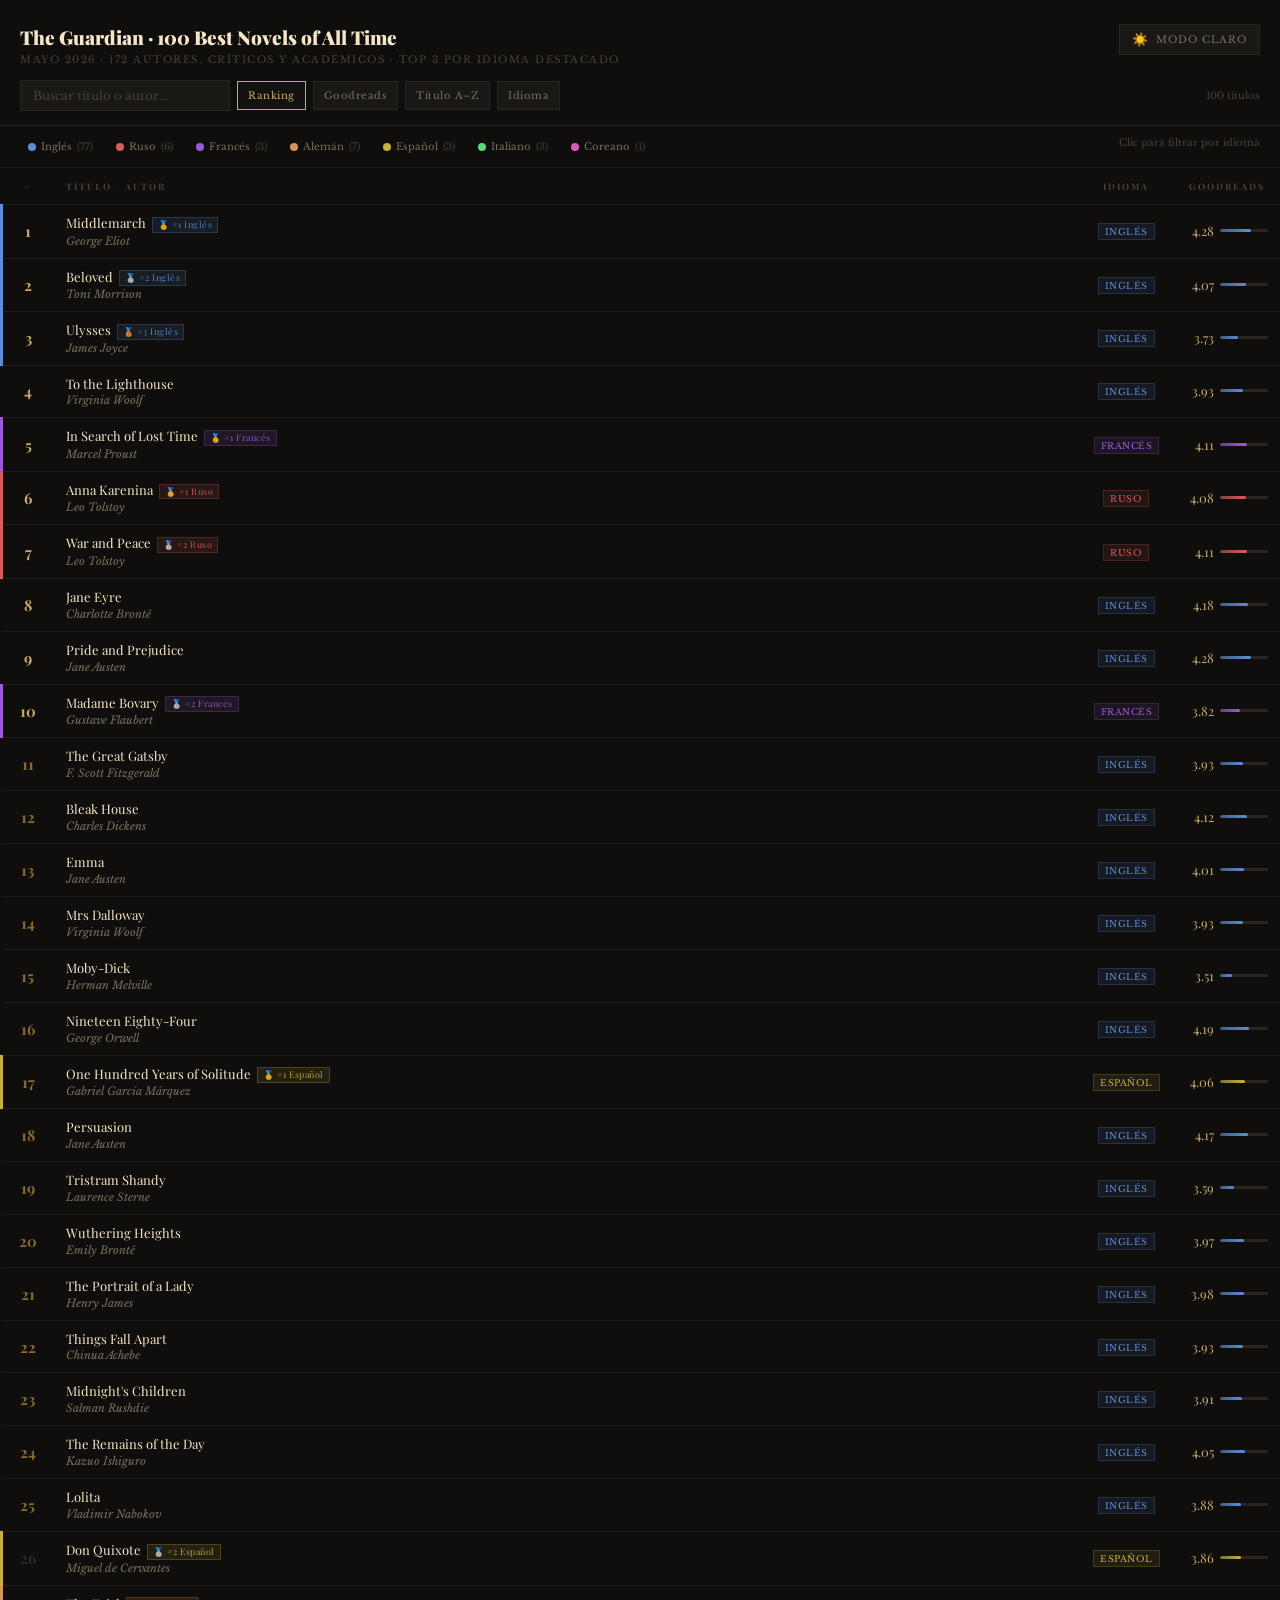
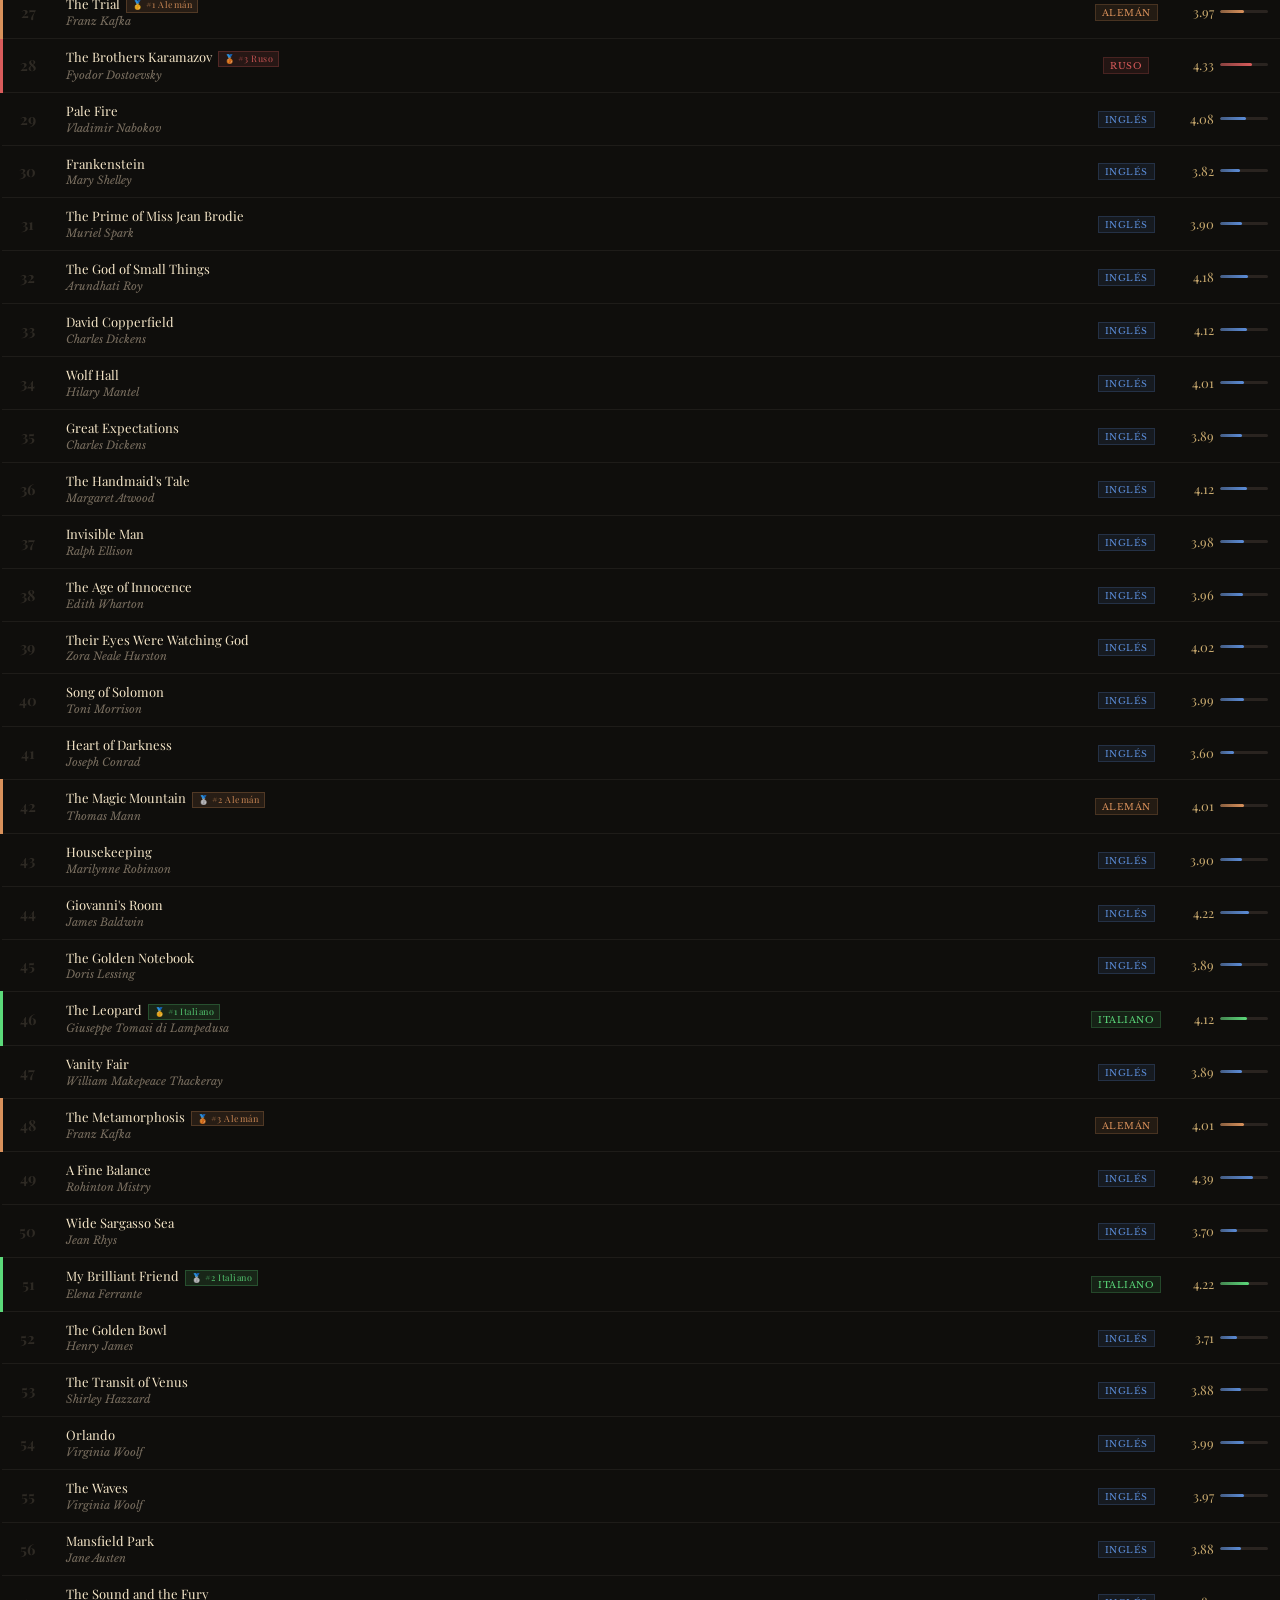
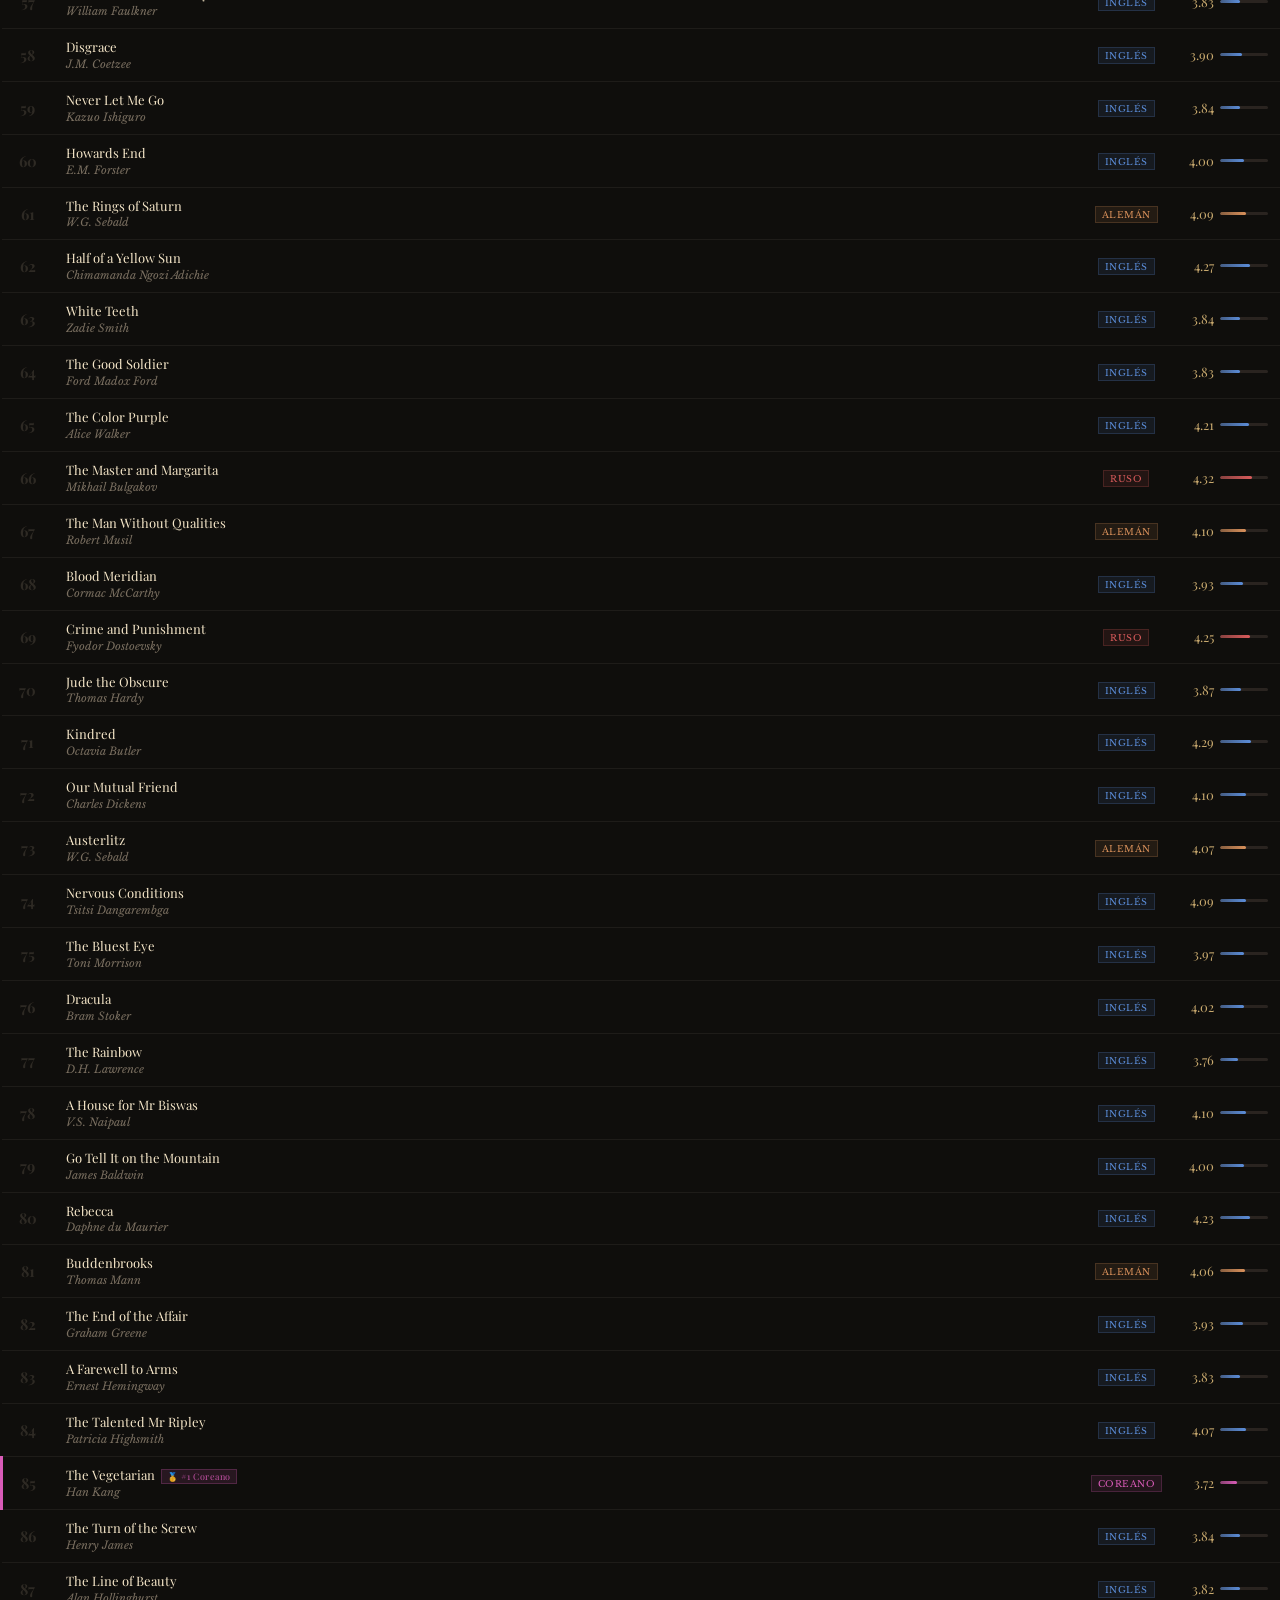
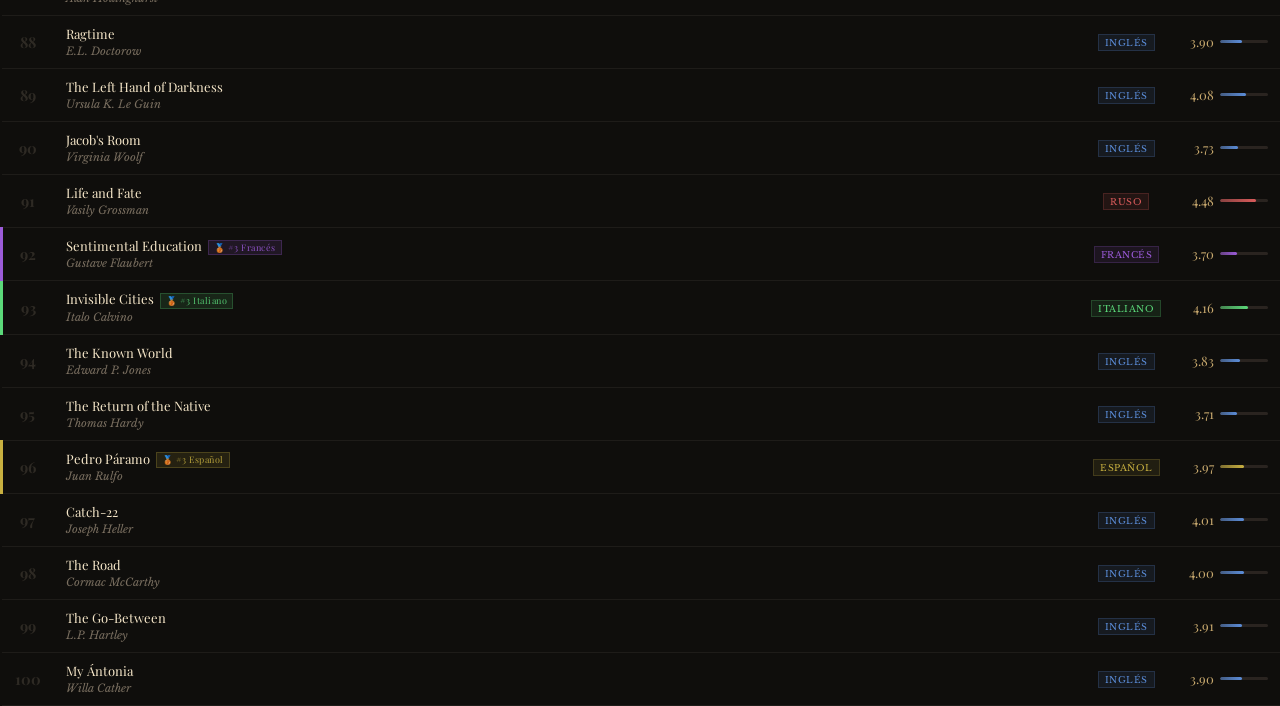
==== index.html @ 6d66be18 "Add files via upload" ====
<!DOCTYPE html>
<html lang="es">
<head>
<meta charset="UTF-8">
<meta name="viewport" content="width=device-width, initial-scale=1.0">
<title>The Guardian · 100 Best Novels of All Time</title>
<style>
  @import url('https://fonts.googleapis.com/css2?family=Playfair+Display:wght@400;700;900&family=Libre+Baskerville:ital,wght@0,400;0,700;1,400&display=swap');
  * { box-sizing: border-box; margin: 0; padding: 0; }

  /* ── TOKENS ── */
  body.dark {
    --bg:        #0f0e0c;
    --bg2:       #1a1815;
    --bg3:       #141210;
    --border:    #2a2420;
    --border2:   #1e1c19;
    --text:      #e8e0d0;
    --text2:     #7a6f60;
    --text3:     #4a4038;
    --accent:    #c8a96e;
    --accent2:   #8a6a30;
    --heading:   #f5e6c8;
    --rank-muted:#2e2a24;
  }
  body.light {
    --bg:        #faf8f4;
    --bg2:       #f0ece4;
    --bg3:       #f5f2ec;
    --border:    #ddd8ce;
    --border2:   #e8e4dc;
    --text:      #2a2218;
    --text2:     #7a6a58;
    --text3:     #b0a898;
    --accent:    #8a5a18;
    --accent2:   #c8a96e;
    --heading:   #1a1208;
    --rank-muted:#c8c0b4;
  }

  body {
    background: var(--bg);
    color: var(--text);
    font-family: 'Libre Baskerville', serif;
    min-height: 100vh;
    font-size: 13px;
    transition: background 0.25s, color 0.25s;
  }

  /* ── HEADER ── */
  .header {
    padding: 24px 20px 14px;
    border-bottom: 1px solid var(--border);
    background: var(--bg);
    position: sticky;
    top: 0;
    z-index: 10;
    transition: background 0.25s, border-color 0.25s;
  }
  .header-top { display: flex; align-items: flex-start; justify-content: space-between; gap: 12px; margin-bottom: 14px; }
  .header h1 { font-family: 'Playfair Display', serif; font-size: 19px; font-weight: 900; color: var(--heading); margin-bottom: 3px; }
  .header p  { font-size: 10px; color: var(--text3); letter-spacing: 1.5px; text-transform: uppercase; }

  /* ── THEME TOGGLE ── */
  .theme-toggle {
    display: flex;
    align-items: center;
    gap: 7px;
    background: var(--bg2);
    border: 1px solid var(--border);
    padding: 6px 12px;
    cursor: pointer;
    font-family: 'Libre Baskerville', serif;
    font-size: 10px;
    color: var(--text2);
    letter-spacing: 1px;
    text-transform: uppercase;
    transition: all 0.2s;
    white-space: nowrap;
    flex-shrink: 0;
  }
  .theme-toggle:hover { border-color: var(--accent); color: var(--accent); }
  .toggle-icon { font-size: 13px; }

  /* ── CONTROLS ── */
  .controls { display: flex; gap: 7px; flex-wrap: wrap; align-items: center; }
  .search-box {
    background: var(--bg2);
    border: 1px solid var(--border);
    color: var(--text);
    padding: 7px 12px;
    font-family: 'Libre Baskerville', serif;
    font-size: 12px;
    width: 210px;
    outline: none;
    transition: border-color 0.2s, background 0.25s;
  }
  .search-box:focus { border-color: var(--accent); }
  .search-box::placeholder { color: var(--text3); }

  .sort-btn {
    background: var(--bg2);
    border: 1px solid var(--border);
    color: var(--text2);
    padding: 7px 10px;
    font-family: 'Libre Baskerville', serif;
    font-size: 10px;
    cursor: pointer;
    transition: all 0.2s;
    letter-spacing: 0.5px;
  }
  .sort-btn:hover, .sort-btn.active { background: var(--bg3); color: var(--accent); border-color: var(--accent); }
  .count-label { font-size: 10px; color: var(--text3); margin-left: auto; }

  /* ── LEGEND ── */
  .lang-legend {
    display: flex; gap: 7px; flex-wrap: wrap;
    padding: 10px 20px;
    border-bottom: 1px solid var(--border2);
    background: var(--bg);
    transition: background 0.25s, border-color 0.25s;
  }
  .legend-item {
    display: flex; align-items: center; gap: 5px;
    font-size: 10px; color: var(--text2);
    cursor: pointer; padding: 3px 7px;
    border: 1px solid transparent; transition: all 0.15s;
  }
  .legend-item:hover, .legend-item.active { border-color: var(--border); color: var(--accent); }
  .legend-dot { width: 8px; height: 8px; border-radius: 50%; flex-shrink: 0; }
  .legend-hint { font-size: 10px; color: var(--text3); margin-left: auto; }

  /* ── TABLE ── */
  table { width: 100%; border-collapse: collapse; }
  thead th {
    font-family: 'Playfair Display', serif;
    font-size: 9px; letter-spacing: 2px; text-transform: uppercase;
    color: var(--text3); padding: 12px 12px;
    border-bottom: 1px solid var(--border2);
    text-align: left; cursor: pointer; user-select: none; white-space: nowrap;
    background: var(--bg);
    transition: color 0.2s, background 0.25s;
  }
  thead th:hover { color: var(--accent); }
  thead th.sorted { color: var(--accent); }
  thead th:first-child { width: 52px; text-align: center; }
  thead th:nth-child(4) { text-align: center; width: 95px; }
  thead th:nth-child(3) { width: 90px; text-align: center; }

  tbody tr {
    border-bottom: 1px solid var(--border2);
    transition: background 0.1s;
  }
  tbody tr:hover { background: var(--bg3); }
  tbody tr.top3-row { border-left: 3px solid var(--lang-color, #888); }

  td { padding: 10px 12px; vertical-align: middle; transition: none; }

  .rank { text-align: center; font-family: 'Playfair Display', serif; font-size: 15px; font-weight: 700; color: var(--rank-muted); }
  .rank.top10 { color: var(--accent); }
  .rank.top25 { color: var(--accent2); }

  .title-col .title { font-family: 'Playfair Display', serif; font-size: 13px; color: var(--heading); line-height: 1.3; }
  .title-col .author { font-size: 11px; color: var(--text2); font-style: italic; margin-top: 1px; }

  .top3-badge {
    display: inline-flex; align-items: center; gap: 3px;
    font-size: 9px; padding: 1px 5px; margin-left: 6px;
    letter-spacing: 0.5px; vertical-align: middle; opacity: 0.9;
  }

  .lang-cell { text-align: center; }
  .lang-tag { display: inline-block; font-size: 9px; padding: 2px 6px; letter-spacing: 0.5px; text-transform: uppercase; }

  .rating-cell { text-align: center; }
  .rating-inner { display: inline-flex; align-items: center; gap: 6px; }
  .rating-num { font-family: 'Playfair Display', serif; font-size: 13px; color: var(--accent); min-width: 28px; text-align: right; }
  .bar-bg { background: var(--border); height: 3px; width: 48px; border-radius: 2px; overflow: hidden; }
  .bar-fill { height: 100%; border-radius: 2px; }

  .no-results { padding: 40px; text-align: center; color: var(--text3); font-style: italic; }
</style>
</head>
<body class="dark">

<div class="header">
  <div class="header-top">
    <div>
      <h1>The Guardian · 100 Best Novels of All Time</h1>
      <p>Mayo 2026 · 172 autores, críticos y académicos · Top 3 por idioma destacado</p>
    </div>
    <button class="theme-toggle" onclick="toggleTheme()" id="theme-btn">
      <span class="toggle-icon" id="toggle-icon">☀️</span>
      <span id="toggle-label">Modo claro</span>
    </button>
  </div>
  <div class="controls">
    <input class="search-box" type="text" id="search" placeholder="Buscar título o autor..." oninput="render()">
    <button class="sort-btn active" id="btn-rank"   onclick="setSort('rank')">Ranking</button>
    <button class="sort-btn"        id="btn-rating" onclick="setSort('rating')">Goodreads</button>
    <button class="sort-btn"        id="btn-title"  onclick="setSort('title')">Título A–Z</button>
    <button class="sort-btn"        id="btn-lang"   onclick="setSort('lang')">Idioma</button>
    <span class="count-label" id="count-label">100 títulos</span>
  </div>
</div>

<div class="lang-legend" id="lang-legend"></div>

<table>
  <thead>
    <tr>
      <th onclick="setSort('rank')">#</th>
      <th onclick="setSort('title')">Título / Autor</th>
      <th onclick="setSort('lang')">Idioma</th>
      <th onclick="setSort('rating')">Goodreads</th>
    </tr>
  </thead>
  <tbody id="tbody"></tbody>
</table>
<div class="no-results" id="no-results" style="display:none">Sin resultados.</div>

<script>
const LANGS = {
  en: { label:'Inglés',   color:'#5b8dd9' },
  ru: { label:'Ruso',     color:'#d95b5b' },
  fr: { label:'Francés',  color:'#9b5bd9' },
  de: { label:'Alemán',   color:'#d9915b' },
  es: { label:'Español',  color:'#c8b040' },
  it: { label:'Italiano', color:'#5bd97a' },
  ko: { label:'Coreano',  color:'#d95bb8' },
};

const raw = [
  {rank:1,  title:"Middlemarch",                       author:"George Eliot",                 rating:4.28, lang:'en'},
  {rank:2,  title:"Beloved",                           author:"Toni Morrison",                rating:4.07, lang:'en'},
  {rank:3,  title:"Ulysses",                           author:"James Joyce",                  rating:3.73, lang:'en'},
  {rank:4,  title:"To the Lighthouse",                 author:"Virginia Woolf",               rating:3.93, lang:'en'},
  {rank:5,  title:"In Search of Lost Time",            author:"Marcel Proust",                rating:4.11, lang:'fr'},
  {rank:6,  title:"Anna Karenina",                     author:"Leo Tolstoy",                  rating:4.08, lang:'ru'},
  {rank:7,  title:"War and Peace",                     author:"Leo Tolstoy",                  rating:4.11, lang:'ru'},
  {rank:8,  title:"Jane Eyre",                         author:"Charlotte Brontë",             rating:4.18, lang:'en'},
  {rank:9,  title:"Pride and Prejudice",               author:"Jane Austen",                  rating:4.28, lang:'en'},
  {rank:10, title:"Madame Bovary",                     author:"Gustave Flaubert",             rating:3.82, lang:'fr'},
  {rank:11, title:"The Great Gatsby",                  author:"F. Scott Fitzgerald",          rating:3.93, lang:'en'},
  {rank:12, title:"Bleak House",                       author:"Charles Dickens",              rating:4.12, lang:'en'},
  {rank:13, title:"Emma",                              author:"Jane Austen",                  rating:4.01, lang:'en'},
  {rank:14, title:"Mrs Dalloway",                      author:"Virginia Woolf",               rating:3.93, lang:'en'},
  {rank:15, title:"Moby-Dick",                         author:"Herman Melville",              rating:3.51, lang:'en'},
  {rank:16, title:"Nineteen Eighty-Four",              author:"George Orwell",                rating:4.19, lang:'en'},
  {rank:17, title:"One Hundred Years of Solitude",     author:"Gabriel García Márquez",       rating:4.06, lang:'es'},
  {rank:18, title:"Persuasion",                        author:"Jane Austen",                  rating:4.17, lang:'en'},
  {rank:19, title:"Tristram Shandy",                   author:"Laurence Sterne",              rating:3.59, lang:'en'},
  {rank:20, title:"Wuthering Heights",                 author:"Emily Brontë",                 rating:3.97, lang:'en'},
  {rank:21, title:"The Portrait of a Lady",            author:"Henry James",                  rating:3.98, lang:'en'},
  {rank:22, title:"Things Fall Apart",                 author:"Chinua Achebe",                rating:3.93, lang:'en'},
  {rank:23, title:"Midnight's Children",               author:"Salman Rushdie",               rating:3.91, lang:'en'},
  {rank:24, title:"The Remains of the Day",            author:"Kazuo Ishiguro",               rating:4.05, lang:'en'},
  {rank:25, title:"Lolita",                            author:"Vladimir Nabokov",             rating:3.88, lang:'en'},
  {rank:26, title:"Don Quixote",                       author:"Miguel de Cervantes",          rating:3.86, lang:'es'},
  {rank:27, title:"The Trial",                         author:"Franz Kafka",                  rating:3.97, lang:'de'},
  {rank:28, title:"The Brothers Karamazov",            author:"Fyodor Dostoevsky",            rating:4.33, lang:'ru'},
  {rank:29, title:"Pale Fire",                         author:"Vladimir Nabokov",             rating:4.08, lang:'en'},
  {rank:30, title:"Frankenstein",                      author:"Mary Shelley",                 rating:3.82, lang:'en'},
  {rank:31, title:"The Prime of Miss Jean Brodie",     author:"Muriel Spark",                 rating:3.90, lang:'en'},
  {rank:32, title:"The God of Small Things",           author:"Arundhati Roy",                rating:4.18, lang:'en'},
  {rank:33, title:"David Copperfield",                 author:"Charles Dickens",              rating:4.12, lang:'en'},
  {rank:34, title:"Wolf Hall",                         author:"Hilary Mantel",                rating:4.01, lang:'en'},
  {rank:35, title:"Great Expectations",                author:"Charles Dickens",              rating:3.89, lang:'en'},
  {rank:36, title:"The Handmaid's Tale",               author:"Margaret Atwood",              rating:4.12, lang:'en'},
  {rank:37, title:"Invisible Man",                     author:"Ralph Ellison",                rating:3.98, lang:'en'},
  {rank:38, title:"The Age of Innocence",              author:"Edith Wharton",                rating:3.96, lang:'en'},
  {rank:39, title:"Their Eyes Were Watching God",      author:"Zora Neale Hurston",           rating:4.02, lang:'en'},
  {rank:40, title:"Song of Solomon",                   author:"Toni Morrison",                rating:3.99, lang:'en'},
  {rank:41, title:"Heart of Darkness",                 author:"Joseph Conrad",                rating:3.60, lang:'en'},
  {rank:42, title:"The Magic Mountain",                author:"Thomas Mann",                  rating:4.01, lang:'de'},
  {rank:43, title:"Housekeeping",                      author:"Marilynne Robinson",           rating:3.90, lang:'en'},
  {rank:44, title:"Giovanni's Room",                   author:"James Baldwin",                rating:4.22, lang:'en'},
  {rank:45, title:"The Golden Notebook",               author:"Doris Lessing",                rating:3.89, lang:'en'},
  {rank:46, title:"The Leopard",                       author:"Giuseppe Tomasi di Lampedusa", rating:4.12, lang:'it'},
  {rank:47, title:"Vanity Fair",                       author:"William Makepeace Thackeray",  rating:3.89, lang:'en'},
  {rank:48, title:"The Metamorphosis",                 author:"Franz Kafka",                  rating:4.01, lang:'de'},
  {rank:49, title:"A Fine Balance",                    author:"Rohinton Mistry",              rating:4.39, lang:'en'},
  {rank:50, title:"Wide Sargasso Sea",                 author:"Jean Rhys",                    rating:3.70, lang:'en'},
  {rank:51, title:"My Brilliant Friend",               author:"Elena Ferrante",               rating:4.22, lang:'it'},
  {rank:52, title:"The Golden Bowl",                   author:"Henry James",                  rating:3.71, lang:'en'},
  {rank:53, title:"The Transit of Venus",              author:"Shirley Hazzard",              rating:3.88, lang:'en'},
  {rank:54, title:"Orlando",                           author:"Virginia Woolf",               rating:3.99, lang:'en'},
  {rank:55, title:"The Waves",                         author:"Virginia Woolf",               rating:3.97, lang:'en'},
  {rank:56, title:"Mansfield Park",                    author:"Jane Austen",                  rating:3.88, lang:'en'},
  {rank:57, title:"The Sound and the Fury",            author:"William Faulkner",             rating:3.83, lang:'en'},
  {rank:58, title:"Disgrace",                          author:"J.M. Coetzee",                 rating:3.90, lang:'en'},
  {rank:59, title:"Never Let Me Go",                   author:"Kazuo Ishiguro",               rating:3.84, lang:'en'},
  {rank:60, title:"Howards End",                       author:"E.M. Forster",                 rating:4.00, lang:'en'},
  {rank:61, title:"The Rings of Saturn",               author:"W.G. Sebald",                  rating:4.09, lang:'de'},
  {rank:62, title:"Half of a Yellow Sun",              author:"Chimamanda Ngozi Adichie",     rating:4.27, lang:'en'},
  {rank:63, title:"White Teeth",                       author:"Zadie Smith",                  rating:3.84, lang:'en'},
  {rank:64, title:"The Good Soldier",                  author:"Ford Madox Ford",              rating:3.83, lang:'en'},
  {rank:65, title:"The Color Purple",                  author:"Alice Walker",                 rating:4.21, lang:'en'},
  {rank:66, title:"The Master and Margarita",          author:"Mikhail Bulgakov",             rating:4.32, lang:'ru'},
  {rank:67, title:"The Man Without Qualities",         author:"Robert Musil",                 rating:4.10, lang:'de'},
  {rank:68, title:"Blood Meridian",                    author:"Cormac McCarthy",              rating:3.93, lang:'en'},
  {rank:69, title:"Crime and Punishment",              author:"Fyodor Dostoevsky",            rating:4.25, lang:'ru'},
  {rank:70, title:"Jude the Obscure",                  author:"Thomas Hardy",                 rating:3.87, lang:'en'},
  {rank:71, title:"Kindred",                           author:"Octavia Butler",               rating:4.29, lang:'en'},
  {rank:72, title:"Our Mutual Friend",                 author:"Charles Dickens",              rating:4.10, lang:'en'},
  {rank:73, title:"Austerlitz",                        author:"W.G. Sebald",                  rating:4.07, lang:'de'},
  {rank:74, title:"Nervous Conditions",                author:"Tsitsi Dangarembga",           rating:4.09, lang:'en'},
  {rank:75, title:"The Bluest Eye",                    author:"Toni Morrison",                rating:3.97, lang:'en'},
  {rank:76, title:"Dracula",                           author:"Bram Stoker",                  rating:4.02, lang:'en'},
  {rank:77, title:"The Rainbow",                       author:"D.H. Lawrence",                rating:3.76, lang:'en'},
  {rank:78, title:"A House for Mr Biswas",             author:"V.S. Naipaul",                 rating:4.10, lang:'en'},
  {rank:79, title:"Go Tell It on the Mountain",        author:"James Baldwin",                rating:4.00, lang:'en'},
  {rank:80, title:"Rebecca",                           author:"Daphne du Maurier",            rating:4.23, lang:'en'},
  {rank:81, title:"Buddenbrooks",                      author:"Thomas Mann",                  rating:4.06, lang:'de'},
  {rank:82, title:"The End of the Affair",             author:"Graham Greene",                rating:3.93, lang:'en'},
  {rank:83, title:"A Farewell to Arms",                author:"Ernest Hemingway",             rating:3.83, lang:'en'},
  {rank:84, title:"The Talented Mr Ripley",            author:"Patricia Highsmith",           rating:4.07, lang:'en'},
  {rank:85, title:"The Vegetarian",                    author:"Han Kang",                     rating:3.72, lang:'ko'},
  {rank:86, title:"The Turn of the Screw",             author:"Henry James",                  rating:3.84, lang:'en'},
  {rank:87, title:"The Line of Beauty",                author:"Alan Hollinghurst",            rating:3.82, lang:'en'},
  {rank:88, title:"Ragtime",                           author:"E.L. Doctorow",                rating:3.90, lang:'en'},
  {rank:89, title:"The Left Hand of Darkness",         author:"Ursula K. Le Guin",            rating:4.08, lang:'en'},
  {rank:90, title:"Jacob's Room",                      author:"Virginia Woolf",               rating:3.73, lang:'en'},
  {rank:91, title:"Life and Fate",                     author:"Vasily Grossman",              rating:4.48, lang:'ru'},
  {rank:92, title:"Sentimental Education",             author:"Gustave Flaubert",             rating:3.70, lang:'fr'},
  {rank:93, title:"Invisible Cities",                  author:"Italo Calvino",                rating:4.16, lang:'it'},
  {rank:94, title:"The Known World",                   author:"Edward P. Jones",              rating:3.83, lang:'en'},
  {rank:95, title:"The Return of the Native",          author:"Thomas Hardy",                 rating:3.71, lang:'en'},
  {rank:96, title:"Pedro Páramo",                      author:"Juan Rulfo",                   rating:3.97, lang:'es'},
  {rank:97, title:"Catch-22",                          author:"Joseph Heller",                rating:4.01, lang:'en'},
  {rank:98, title:"The Road",                          author:"Cormac McCarthy",              rating:4.00, lang:'en'},
  {rank:99, title:"The Go-Between",                    author:"L.P. Hartley",                 rating:3.91, lang:'en'},
  {rank:100,title:"My Ántonia",                        author:"Willa Cather",                 rating:3.90, lang:'en'},
];

// Top 3 per language
const top3ByLang = {};
Object.keys(LANGS).forEach(lk => {
  top3ByLang[lk] = raw.filter(b => b.lang === lk).sort((a,b) => a.rank - b.rank).slice(0,3).map(b => b.rank);
});
function getTop3Pos(book) {
  const arr = top3ByLang[book.lang];
  return arr ? arr.indexOf(book.rank) : -1;
}
const MEDALS = ['🥇','🥈','🥉'];

let sortKey = 'rank', sortDir = 1, activeLang = null, isDark = true;

function toggleTheme() {
  isDark = !isDark;
  document.body.classList.toggle('dark', isDark);
  document.body.classList.toggle('light', !isDark);
  document.getElementById('toggle-icon').textContent  = isDark ? '☀️' : '🌙';
  document.getElementById('toggle-label').textContent = isDark ? 'Modo claro' : 'Modo oscuro';
}

function setSort(key) {
  if (sortKey === key) sortDir *= -1; else { sortKey = key; sortDir = 1; }
  document.querySelectorAll('.sort-btn').forEach(b => b.classList.remove('active'));
  const map = {rank:'btn-rank', rating:'btn-rating', title:'btn-title', lang:'btn-lang'};
  if (map[key]) document.getElementById(map[key]).classList.add('active');
  render();
}

function toggleLang(lk) {
  activeLang = activeLang === lk ? null : lk;
  document.querySelectorAll('.legend-item').forEach(el => el.classList.remove('active'));
  if (activeLang) document.querySelector(`.legend-item[data-lang="${activeLang}"]`).classList.add('active');
  render();
}

function render() {
  const q = document.getElementById('search').value.toLowerCase();
  let data = [...raw];
  if (q) data = data.filter(b => b.title.toLowerCase().includes(q) || b.author.toLowerCase().includes(q));
  if (activeLang) data = data.filter(b => b.lang === activeLang);
  data.sort((a,b) => {
    let av = a[sortKey], bv = b[sortKey];
    if (sortKey === 'title' || sortKey === 'lang') return av.localeCompare(bv) * sortDir;
    return (av - bv) * sortDir;
  });

  const tbody = document.getElementById('tbody');
  document.getElementById('no-results').style.display = data.length ? 'none' : 'block';
  document.getElementById('count-label').textContent = data.length + ' título' + (data.length !== 1 ? 's' : '');
  if (!data.length) { tbody.innerHTML = ''; return; }

  tbody.innerHTML = data.map(b => {
    const lc = LANGS[b.lang].color;
    const t3 = getTop3Pos(b);
    const isTop3 = t3 >= 0;
    const rankClass = b.rank <= 10 ? 'top10' : b.rank <= 25 ? 'top25' : '';
    const rowClass = isTop3 ? 'top3-row' : '';
    const barW = Math.round(((b.rating - 3.0) / 2.0) * 100);
    const badge = isTop3
      ? `<span class="top3-badge" style="background:${lc}22;color:${lc};border:1px solid ${lc}44">${MEDALS[t3]} #${t3+1} ${LANGS[b.lang].label}</span>`
      : '';
    return `<tr class="${rowClass}" style="--lang-color:${lc}">
      <td class="rank ${rankClass}">${b.rank}</td>
      <td class="title-col">
        <div class="title">${b.title}${badge}</div>
        <div class="author">${b.author}</div>
      </td>
      <td class="lang-cell">
        <span class="lang-tag" style="background:${lc}18;color:${lc};border:1px solid ${lc}33">${LANGS[b.lang].label}</span>
      </td>
      <td class="rating-cell">
        <div class="rating-inner">
          <span class="rating-num">${b.rating.toFixed(2)}</span>
          <div class="bar-bg"><div class="bar-fill" style="width:${barW}%;background:linear-gradient(90deg,${lc}88,${lc})"></div></div>
        </div>
      </td>
    </tr>`;
  }).join('');
}

// Build legend
document.getElementById('lang-legend').innerHTML =
  Object.entries(LANGS).map(([lk, lv]) => {
    const count = raw.filter(b => b.lang === lk).length;
    return `<div class="legend-item" data-lang="${lk}" onclick="toggleLang('${lk}')">
      <div class="legend-dot" style="background:${lv.color}"></div>
      ${lv.label} <span style="opacity:0.5">(${count})</span>
    </div>`;
  }).join('') + `<span class="legend-hint">Clic para filtrar por idioma</span>`;

render();
</script>
</body>
</html>
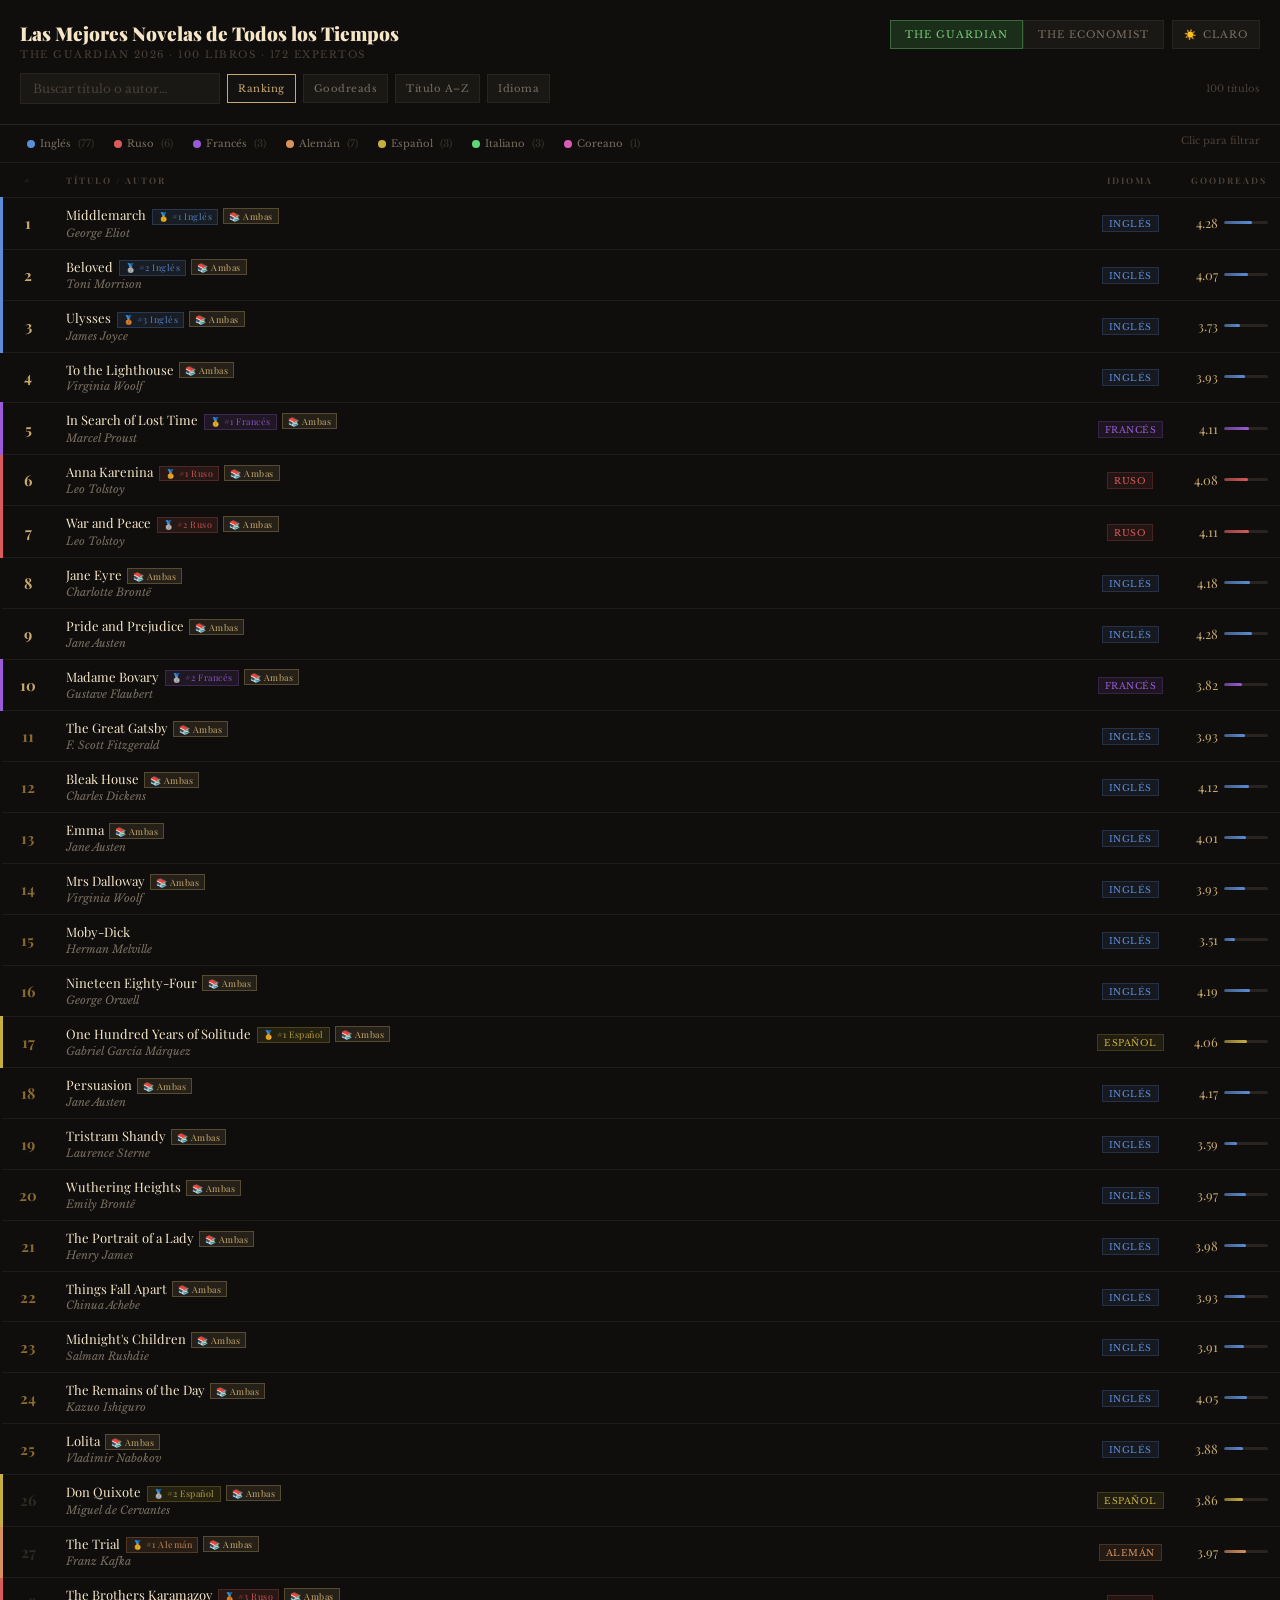
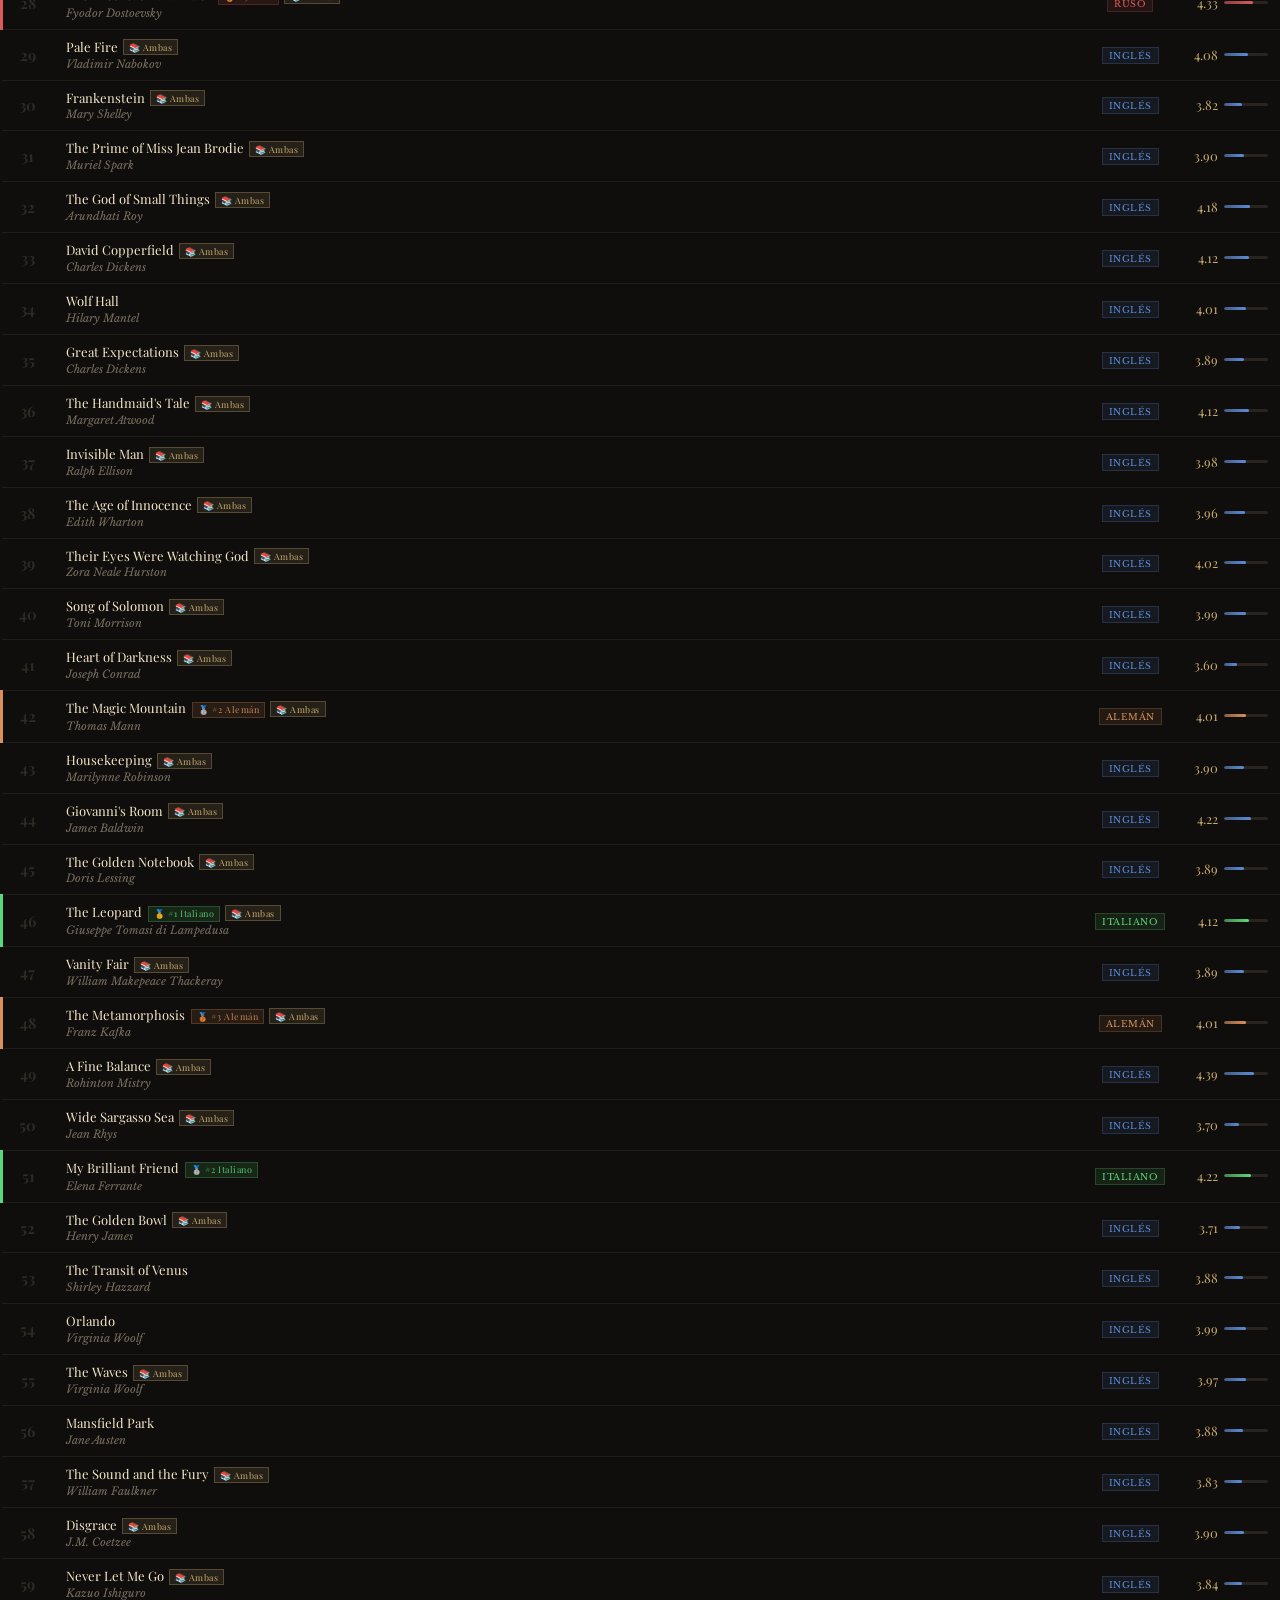
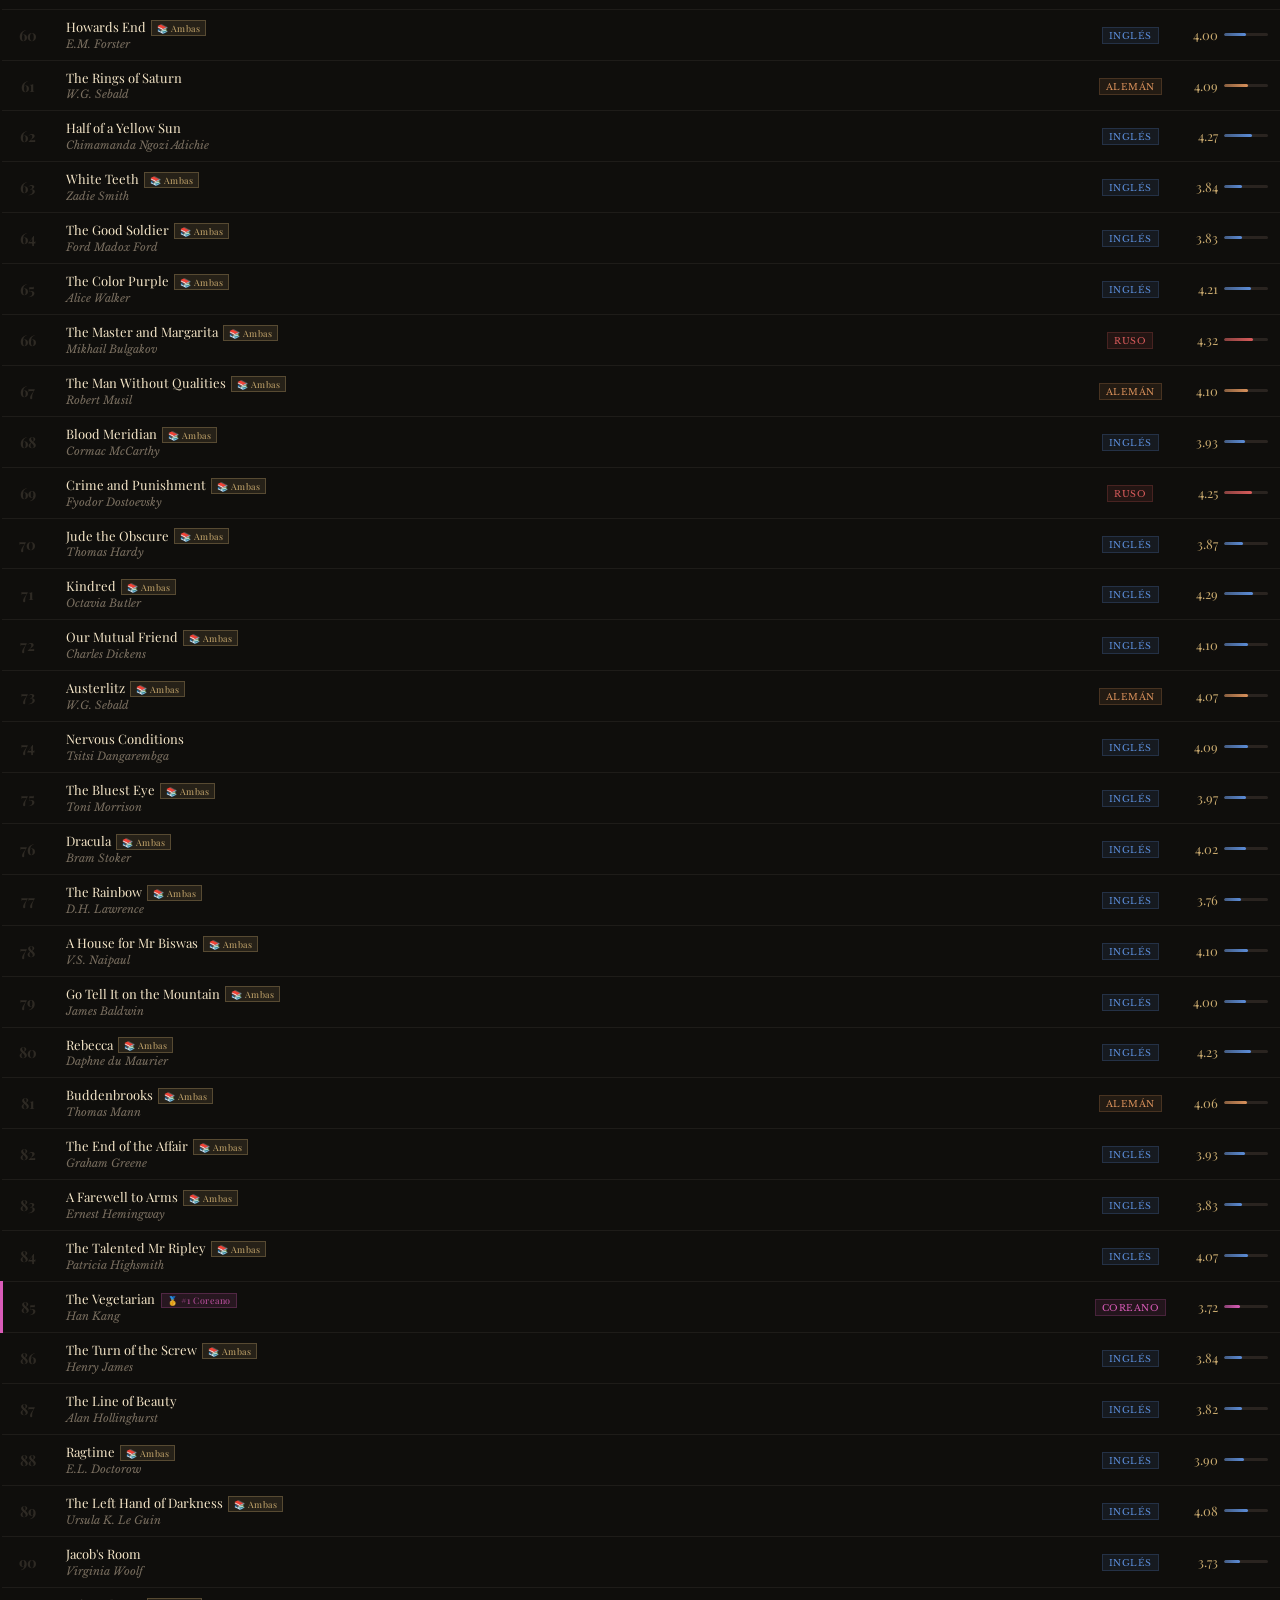
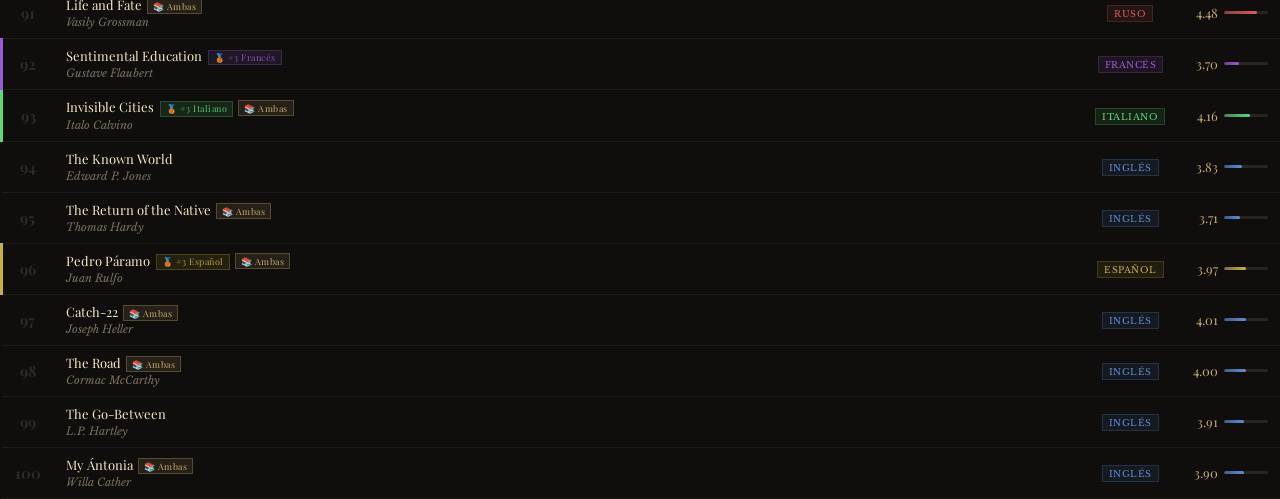
==== commit 4141bca0: "Add files via upload" ====
--- a/index.html
+++ b/index.html
@@ -3,216 +3,120 @@
 <head>
 <meta charset="UTF-8">
 <meta name="viewport" content="width=device-width, initial-scale=1.0">
-<title>The Guardian · 100 Best Novels of All Time</title>
+<title>Grandes Novelas · Guardian & Economist</title>
 <style>
-  @import url('https://fonts.googleapis.com/css2?family=Playfair+Display:wght@400;700;900&family=Libre+Baskerville:ital,wght@0,400;0,700;1,400&display=swap');
-  * { box-sizing: border-box; margin: 0; padding: 0; }
-
-  /* ── TOKENS ── */
-  body.dark {
-    --bg:        #0f0e0c;
-    --bg2:       #1a1815;
-    --bg3:       #141210;
-    --border:    #2a2420;
-    --border2:   #1e1c19;
-    --text:      #e8e0d0;
-    --text2:     #7a6f60;
-    --text3:     #4a4038;
-    --accent:    #c8a96e;
-    --accent2:   #8a6a30;
-    --heading:   #f5e6c8;
-    --rank-muted:#2e2a24;
-  }
-  body.light {
-    --bg:        #faf8f4;
-    --bg2:       #f0ece4;
-    --bg3:       #f5f2ec;
-    --border:    #ddd8ce;
-    --border2:   #e8e4dc;
-    --text:      #2a2218;
-    --text2:     #7a6a58;
-    --text3:     #b0a898;
-    --accent:    #8a5a18;
-    --accent2:   #c8a96e;
-    --heading:   #1a1208;
-    --rank-muted:#c8c0b4;
-  }
-
-  body {
-    background: var(--bg);
-    color: var(--text);
-    font-family: 'Libre Baskerville', serif;
-    min-height: 100vh;
-    font-size: 13px;
-    transition: background 0.25s, color 0.25s;
-  }
-
-  /* ── HEADER ── */
-  .header {
-    padding: 24px 20px 14px;
-    border-bottom: 1px solid var(--border);
-    background: var(--bg);
-    position: sticky;
-    top: 0;
-    z-index: 10;
-    transition: background 0.25s, border-color 0.25s;
-  }
-  .header-top { display: flex; align-items: flex-start; justify-content: space-between; gap: 12px; margin-bottom: 14px; }
-  .header h1 { font-family: 'Playfair Display', serif; font-size: 19px; font-weight: 900; color: var(--heading); margin-bottom: 3px; }
-  .header p  { font-size: 10px; color: var(--text3); letter-spacing: 1.5px; text-transform: uppercase; }
-
-  /* ── THEME TOGGLE ── */
-  .theme-toggle {
-    display: flex;
-    align-items: center;
-    gap: 7px;
-    background: var(--bg2);
-    border: 1px solid var(--border);
-    padding: 6px 12px;
-    cursor: pointer;
-    font-family: 'Libre Baskerville', serif;
-    font-size: 10px;
-    color: var(--text2);
-    letter-spacing: 1px;
-    text-transform: uppercase;
-    transition: all 0.2s;
-    white-space: nowrap;
-    flex-shrink: 0;
-  }
-  .theme-toggle:hover { border-color: var(--accent); color: var(--accent); }
-  .toggle-icon { font-size: 13px; }
-
-  /* ── CONTROLS ── */
-  .controls { display: flex; gap: 7px; flex-wrap: wrap; align-items: center; }
-  .search-box {
-    background: var(--bg2);
-    border: 1px solid var(--border);
-    color: var(--text);
-    padding: 7px 12px;
-    font-family: 'Libre Baskerville', serif;
-    font-size: 12px;
-    width: 210px;
-    outline: none;
-    transition: border-color 0.2s, background 0.25s;
-  }
-  .search-box:focus { border-color: var(--accent); }
-  .search-box::placeholder { color: var(--text3); }
-
-  .sort-btn {
-    background: var(--bg2);
-    border: 1px solid var(--border);
-    color: var(--text2);
-    padding: 7px 10px;
-    font-family: 'Libre Baskerville', serif;
-    font-size: 10px;
-    cursor: pointer;
-    transition: all 0.2s;
-    letter-spacing: 0.5px;
-  }
-  .sort-btn:hover, .sort-btn.active { background: var(--bg3); color: var(--accent); border-color: var(--accent); }
-  .count-label { font-size: 10px; color: var(--text3); margin-left: auto; }
-
-  /* ── LEGEND ── */
-  .lang-legend {
-    display: flex; gap: 7px; flex-wrap: wrap;
-    padding: 10px 20px;
-    border-bottom: 1px solid var(--border2);
-    background: var(--bg);
-    transition: background 0.25s, border-color 0.25s;
-  }
-  .legend-item {
-    display: flex; align-items: center; gap: 5px;
-    font-size: 10px; color: var(--text2);
-    cursor: pointer; padding: 3px 7px;
-    border: 1px solid transparent; transition: all 0.15s;
-  }
-  .legend-item:hover, .legend-item.active { border-color: var(--border); color: var(--accent); }
-  .legend-dot { width: 8px; height: 8px; border-radius: 50%; flex-shrink: 0; }
-  .legend-hint { font-size: 10px; color: var(--text3); margin-left: auto; }
-
-  /* ── TABLE ── */
-  table { width: 100%; border-collapse: collapse; }
-  thead th {
-    font-family: 'Playfair Display', serif;
-    font-size: 9px; letter-spacing: 2px; text-transform: uppercase;
-    color: var(--text3); padding: 12px 12px;
-    border-bottom: 1px solid var(--border2);
-    text-align: left; cursor: pointer; user-select: none; white-space: nowrap;
-    background: var(--bg);
-    transition: color 0.2s, background 0.25s;
-  }
-  thead th:hover { color: var(--accent); }
-  thead th.sorted { color: var(--accent); }
-  thead th:first-child { width: 52px; text-align: center; }
-  thead th:nth-child(4) { text-align: center; width: 95px; }
-  thead th:nth-child(3) { width: 90px; text-align: center; }
-
-  tbody tr {
-    border-bottom: 1px solid var(--border2);
-    transition: background 0.1s;
-  }
-  tbody tr:hover { background: var(--bg3); }
-  tbody tr.top3-row { border-left: 3px solid var(--lang-color, #888); }
-
-  td { padding: 10px 12px; vertical-align: middle; transition: none; }
-
-  .rank { text-align: center; font-family: 'Playfair Display', serif; font-size: 15px; font-weight: 700; color: var(--rank-muted); }
-  .rank.top10 { color: var(--accent); }
-  .rank.top25 { color: var(--accent2); }
-
-  .title-col .title { font-family: 'Playfair Display', serif; font-size: 13px; color: var(--heading); line-height: 1.3; }
-  .title-col .author { font-size: 11px; color: var(--text2); font-style: italic; margin-top: 1px; }
-
-  .top3-badge {
-    display: inline-flex; align-items: center; gap: 3px;
-    font-size: 9px; padding: 1px 5px; margin-left: 6px;
-    letter-spacing: 0.5px; vertical-align: middle; opacity: 0.9;
-  }
-
-  .lang-cell { text-align: center; }
-  .lang-tag { display: inline-block; font-size: 9px; padding: 2px 6px; letter-spacing: 0.5px; text-transform: uppercase; }
-
-  .rating-cell { text-align: center; }
-  .rating-inner { display: inline-flex; align-items: center; gap: 6px; }
-  .rating-num { font-family: 'Playfair Display', serif; font-size: 13px; color: var(--accent); min-width: 28px; text-align: right; }
-  .bar-bg { background: var(--border); height: 3px; width: 48px; border-radius: 2px; overflow: hidden; }
-  .bar-fill { height: 100%; border-radius: 2px; }
-
-  .no-results { padding: 40px; text-align: center; color: var(--text3); font-style: italic; }
+@import url('https://fonts.googleapis.com/css2?family=Playfair+Display:wght@400;700;900&family=Libre+Baskerville:ital,wght@0,400;0,700;1,400&display=swap');
+*{box-sizing:border-box;margin:0;padding:0}
+body.dark{--bg:#0f0e0c;--bg2:#1a1815;--bg3:#141210;--border:#2a2420;--border2:#1e1c19;--text:#e8e0d0;--text2:#7a6f60;--text3:#4a4038;--accent:#c8a96e;--accent2:#8a6a30;--heading:#f5e6c8;--muted:#2e2a24;--src-g:#3a6a3a;--src-e:#3a4a6a}
+body.light{--bg:#faf8f4;--bg2:#f0ece4;--bg3:#f5f2ec;--border:#ddd8ce;--border2:#e8e4dc;--text:#2a2218;--text2:#7a6a58;--text3:#b0a898;--accent:#8a5a18;--accent2:#c8a96e;--heading:#1a1208;--muted:#c8c0b4;--src-g:#2a5a2a;--src-e:#2a3a5a}
+body{background:var(--bg);color:var(--text);font-family:'Libre Baskerville',serif;min-height:100vh;font-size:13px;transition:background .25s,color .25s}
+.header{padding:20px 20px 12px;border-bottom:1px solid var(--border);background:var(--bg);position:sticky;top:0;z-index:10;transition:background .25s,border-color .25s}
+.header-row1{display:flex;align-items:flex-start;justify-content:space-between;gap:12px;margin-bottom:12px}
+.titles h1{font-family:'Playfair Display',serif;font-size:19px;font-weight:900;color:var(--heading);margin-bottom:2px}
+.titles p{font-size:10px;color:var(--text3);letter-spacing:1.5px;text-transform:uppercase}
+.header-row2{display:flex;gap:7px;flex-wrap:wrap;align-items:center;margin-bottom:8px}
+.header-row3{display:flex;gap:7px;flex-wrap:wrap;align-items:center}
+
+/* Source toggle */
+.src-btns{display:flex;gap:0;flex-shrink:0}
+.src-btn{padding:7px 14px;font-family:'Libre Baskerville',serif;font-size:10px;letter-spacing:1px;text-transform:uppercase;cursor:pointer;border:1px solid var(--border);background:var(--bg2);color:var(--text2);transition:all .2s}
+.src-btn:first-child{border-radius:0}
+.src-btn.active-g{background:#1a2e1a;color:#7ac87a;border-color:#3a6a3a}
+body.light .src-btn.active-g{background:#e8f4e8;color:#2a6a2a;border-color:#5a9a5a}
+.src-btn.active-e{background:#1a1e2e;color:#7a9ac8;border-color:#3a4a6a}
+body.light .src-btn.active-e{background:#e8ecf4;color:#2a3a7a;border-color:#4a5a9a}
+
+/* Controls */
+.search-box{background:var(--bg2);border:1px solid var(--border);color:var(--text);padding:7px 12px;font-family:'Libre Baskerville',serif;font-size:12px;width:200px;outline:none;transition:border-color .2s,background .25s}
+.search-box:focus{border-color:var(--accent)}
+.search-box::placeholder{color:var(--text3)}
+.btn{background:var(--bg2);border:1px solid var(--border);color:var(--text2);padding:7px 10px;font-family:'Libre Baskerville',serif;font-size:10px;cursor:pointer;transition:all .2s;letter-spacing:.5px;white-space:nowrap}
+.btn:hover,.btn.active{background:var(--bg3);color:var(--accent);border-color:var(--accent)}
+.count{font-size:10px;color:var(--text3);margin-left:auto}
+
+/* Theme toggle */
+.theme-btn{display:flex;align-items:center;gap:6px;background:var(--bg2);border:1px solid var(--border);padding:6px 11px;cursor:pointer;font-family:'Libre Baskerville',serif;font-size:10px;color:var(--text2);letter-spacing:1px;text-transform:uppercase;transition:all .2s;white-space:nowrap}
+.theme-btn:hover{border-color:var(--accent);color:var(--accent)}
+
+/* Legend */
+.legend{display:flex;gap:6px;flex-wrap:wrap;padding:9px 20px;border-bottom:1px solid var(--border2);background:var(--bg);transition:background .25s,border-color .25s}
+.legend-item{display:flex;align-items:center;gap:5px;font-size:10px;color:var(--text2);cursor:pointer;padding:2px 6px;border:1px solid transparent;transition:all .15s}
+.legend-item:hover,.legend-item.active{border-color:var(--border);color:var(--accent)}
+.dot{width:8px;height:8px;border-radius:50%;flex-shrink:0}
+.legend-hint{font-size:10px;color:var(--text3);margin-left:auto}
+
+/* Table */
+table{width:100%;border-collapse:collapse}
+thead th{font-family:'Playfair Display',serif;font-size:9px;letter-spacing:2px;text-transform:uppercase;color:var(--text3);padding:11px 12px;border-bottom:1px solid var(--border2);text-align:left;cursor:pointer;user-select:none;white-space:nowrap;background:var(--bg);transition:color .2s,background .25s}
+thead th:hover{color:var(--accent)}
+thead th.sorted{color:var(--accent)}
+thead th:first-child{width:52px;text-align:center}
+th.right,td.right{text-align:center}
+th.rtime{width:80px}
+th.goodreads{width:100px}
+th.lang{width:85px}
+tbody tr{border-bottom:1px solid var(--border2);transition:background .1s}
+tbody tr:hover{background:var(--bg3)}
+tbody tr.top3-row{border-left:3px solid var(--lc,#888)}
+td{padding:9px 12px;vertical-align:middle}
+
+.rank{text-align:center;font-family:'Playfair Display',serif;font-size:15px;font-weight:700;color:var(--muted)}
+.rank.t10{color:var(--accent)}
+.rank.t25{color:var(--accent2)}
+
+.t-title{font-family:'Playfair Display',serif;font-size:13px;color:var(--heading);line-height:1.3}
+.t-author{font-size:11px;color:var(--text2);font-style:italic;margin-top:1px}
+.badge{display:inline-flex;align-items:center;gap:3px;font-size:9px;padding:1px 5px;margin-left:6px;letter-spacing:.5px;vertical-align:middle;opacity:.9}
+.both-badge{font-size:9px;padding:1px 5px;margin-left:5px;background:rgba(200,169,110,.12);color:var(--accent);border:1px solid rgba(200,169,110,.3);vertical-align:middle;letter-spacing:.5px}
+
+.lang-tag{display:inline-block;font-size:9px;padding:2px 6px;letter-spacing:.5px;text-transform:uppercase}
+
+.gr-wrap{display:inline-flex;align-items:center;gap:6px;justify-content:center}
+.gr-num{font-family:'Playfair Display',serif;font-size:13px;color:var(--accent);min-width:28px;text-align:right}
+.bar-bg{background:var(--border);height:3px;width:44px;border-radius:2px;overflow:hidden}
+.bar-fill{height:100%;border-radius:2px}
+
+.rt{font-family:'Playfair Display',serif;font-size:12px;color:var(--text2);text-align:center}
+
+.no-results{padding:40px;text-align:center;color:var(--text3);font-style:italic}
 </style>
 </head>
 <body class="dark">
 
 <div class="header">
-  <div class="header-top">
-    <div>
-      <h1>The Guardian · 100 Best Novels of All Time</h1>
-      <p>Mayo 2026 · 172 autores, críticos y académicos · Top 3 por idioma destacado</p>
+  <div class="header-row1">
+    <div class="titles">
+      <h1>Las Mejores Novelas de Todos los Tiempos</h1>
+      <p id="subtitle">The Guardian 2026 · 100 libros · 172 expertos</p>
     </div>
-    <button class="theme-toggle" onclick="toggleTheme()" id="theme-btn">
-      <span class="toggle-icon" id="toggle-icon">☀️</span>
-      <span id="toggle-label">Modo claro</span>
-    </button>
+    <div style="display:flex;gap:8px;flex-shrink:0;flex-wrap:wrap;justify-content:flex-end">
+      <div class="src-btns">
+        <button class="src-btn active-g" id="btn-g" onclick="setSource('g')">The Guardian</button>
+        <button class="src-btn" id="btn-e" onclick="setSource('e')">The Economist</button>
+      </div>
+      <button class="theme-btn" onclick="toggleTheme()"><span id="t-icon">☀️</span><span id="t-label">Claro</span></button>
+    </div>
   </div>
-  <div class="controls">
-    <input class="search-box" type="text" id="search" placeholder="Buscar título o autor..." oninput="render()">
-    <button class="sort-btn active" id="btn-rank"   onclick="setSort('rank')">Ranking</button>
-    <button class="sort-btn"        id="btn-rating" onclick="setSort('rating')">Goodreads</button>
-    <button class="sort-btn"        id="btn-title"  onclick="setSort('title')">Título A–Z</button>
-    <button class="sort-btn"        id="btn-lang"   onclick="setSort('lang')">Idioma</button>
-    <span class="count-label" id="count-label">100 títulos</span>
+  <div class="header-row2">
+    <input class="search-box" type="text" id="search" placeholder="Buscar título o autor…" oninput="render()">
+    <button class="btn active" id="btn-rank" onclick="setSort('rank')">Ranking</button>
+    <button class="btn" id="btn-rating" onclick="setSort('rating')">Goodreads</button>
+    <button class="btn" id="btn-title" onclick="setSort('title')">Título A–Z</button>
+    <button class="btn" id="btn-lang" onclick="setSort('lang')">Idioma</button>
+    <button class="btn" id="btn-rt" onclick="setSort('rt')" style="display:none">Lectura</button>
+    <span class="count" id="count">— títulos</span>
   </div>
 </div>
-
-<div class="lang-legend" id="lang-legend"></div>
+<div class="legend" id="legend"></div>
 
 <table>
   <thead>
     <tr>
       <th onclick="setSort('rank')">#</th>
       <th onclick="setSort('title')">Título / Autor</th>
-      <th onclick="setSort('lang')">Idioma</th>
-      <th onclick="setSort('rating')">Goodreads</th>
+      <th class="lang right" onclick="setSort('lang')">Idioma</th>
+      <th class="goodreads right" onclick="setSort('rating')">Goodreads</th>
+      <th class="rtime right" id="th-rt" onclick="setSort('rt')" style="display:none">Lectura</th>
     </tr>
   </thead>
   <tbody id="tbody"></tbody>
@@ -220,210 +124,758 @@
 <div class="no-results" id="no-results" style="display:none">Sin resultados.</div>
 
 <script>
-const LANGS = {
-  en: { label:'Inglés',   color:'#5b8dd9' },
-  ru: { label:'Ruso',     color:'#d95b5b' },
-  fr: { label:'Francés',  color:'#9b5bd9' },
-  de: { label:'Alemán',   color:'#d9915b' },
-  es: { label:'Español',  color:'#c8b040' },
-  it: { label:'Italiano', color:'#5bd97a' },
-  ko: { label:'Coreano',  color:'#d95bb8' },
+const LANGS={
+  en:{label:'Inglés',  color:'#5b8dd9'},
+  ru:{label:'Ruso',    color:'#d95b5b'},
+  fr:{label:'Francés', color:'#9b5bd9'},
+  de:{label:'Alemán',  color:'#d9915b'},
+  es:{label:'Español', color:'#c8b040'},
+  it:{label:'Italiano',color:'#5bd97a'},
+  ko:{label:'Coreano', color:'#d95bb8'},
+  ja:{label:'Japonés', color:'#e8a0b0'},
+  el:{label:'Griego',  color:'#60c8c0'},
+  la:{label:'Latín',   color:'#a8987a'},
+  ot:{label:'Otros',   color:'#888888'},
 };
-
-const raw = [
-  {rank:1,  title:"Middlemarch",                       author:"George Eliot",                 rating:4.28, lang:'en'},
-  {rank:2,  title:"Beloved",                           author:"Toni Morrison",                rating:4.07, lang:'en'},
-  {rank:3,  title:"Ulysses",                           author:"James Joyce",                  rating:3.73, lang:'en'},
-  {rank:4,  title:"To the Lighthouse",                 author:"Virginia Woolf",               rating:3.93, lang:'en'},
-  {rank:5,  title:"In Search of Lost Time",            author:"Marcel Proust",                rating:4.11, lang:'fr'},
-  {rank:6,  title:"Anna Karenina",                     author:"Leo Tolstoy",                  rating:4.08, lang:'ru'},
-  {rank:7,  title:"War and Peace",                     author:"Leo Tolstoy",                  rating:4.11, lang:'ru'},
-  {rank:8,  title:"Jane Eyre",                         author:"Charlotte Brontë",             rating:4.18, lang:'en'},
-  {rank:9,  title:"Pride and Prejudice",               author:"Jane Austen",                  rating:4.28, lang:'en'},
-  {rank:10, title:"Madame Bovary",                     author:"Gustave Flaubert",             rating:3.82, lang:'fr'},
-  {rank:11, title:"The Great Gatsby",                  author:"F. Scott Fitzgerald",          rating:3.93, lang:'en'},
-  {rank:12, title:"Bleak House",                       author:"Charles Dickens",              rating:4.12, lang:'en'},
-  {rank:13, title:"Emma",                              author:"Jane Austen",                  rating:4.01, lang:'en'},
-  {rank:14, title:"Mrs Dalloway",                      author:"Virginia Woolf",               rating:3.93, lang:'en'},
-  {rank:15, title:"Moby-Dick",                         author:"Herman Melville",              rating:3.51, lang:'en'},
-  {rank:16, title:"Nineteen Eighty-Four",              author:"George Orwell",                rating:4.19, lang:'en'},
-  {rank:17, title:"One Hundred Years of Solitude",     author:"Gabriel García Márquez",       rating:4.06, lang:'es'},
-  {rank:18, title:"Persuasion",                        author:"Jane Austen",                  rating:4.17, lang:'en'},
-  {rank:19, title:"Tristram Shandy",                   author:"Laurence Sterne",              rating:3.59, lang:'en'},
-  {rank:20, title:"Wuthering Heights",                 author:"Emily Brontë",                 rating:3.97, lang:'en'},
-  {rank:21, title:"The Portrait of a Lady",            author:"Henry James",                  rating:3.98, lang:'en'},
-  {rank:22, title:"Things Fall Apart",                 author:"Chinua Achebe",                rating:3.93, lang:'en'},
-  {rank:23, title:"Midnight's Children",               author:"Salman Rushdie",               rating:3.91, lang:'en'},
-  {rank:24, title:"The Remains of the Day",            author:"Kazuo Ishiguro",               rating:4.05, lang:'en'},
-  {rank:25, title:"Lolita",                            author:"Vladimir Nabokov",             rating:3.88, lang:'en'},
-  {rank:26, title:"Don Quixote",                       author:"Miguel de Cervantes",          rating:3.86, lang:'es'},
-  {rank:27, title:"The Trial",                         author:"Franz Kafka",                  rating:3.97, lang:'de'},
-  {rank:28, title:"The Brothers Karamazov",            author:"Fyodor Dostoevsky",            rating:4.33, lang:'ru'},
-  {rank:29, title:"Pale Fire",                         author:"Vladimir Nabokov",             rating:4.08, lang:'en'},
-  {rank:30, title:"Frankenstein",                      author:"Mary Shelley",                 rating:3.82, lang:'en'},
-  {rank:31, title:"The Prime of Miss Jean Brodie",     author:"Muriel Spark",                 rating:3.90, lang:'en'},
-  {rank:32, title:"The God of Small Things",           author:"Arundhati Roy",                rating:4.18, lang:'en'},
-  {rank:33, title:"David Copperfield",                 author:"Charles Dickens",              rating:4.12, lang:'en'},
-  {rank:34, title:"Wolf Hall",                         author:"Hilary Mantel",                rating:4.01, lang:'en'},
-  {rank:35, title:"Great Expectations",                author:"Charles Dickens",              rating:3.89, lang:'en'},
-  {rank:36, title:"The Handmaid's Tale",               author:"Margaret Atwood",              rating:4.12, lang:'en'},
-  {rank:37, title:"Invisible Man",                     author:"Ralph Ellison",                rating:3.98, lang:'en'},
-  {rank:38, title:"The Age of Innocence",              author:"Edith Wharton",                rating:3.96, lang:'en'},
-  {rank:39, title:"Their Eyes Were Watching God",      author:"Zora Neale Hurston",           rating:4.02, lang:'en'},
-  {rank:40, title:"Song of Solomon",                   author:"Toni Morrison",                rating:3.99, lang:'en'},
-  {rank:41, title:"Heart of Darkness",                 author:"Joseph Conrad",                rating:3.60, lang:'en'},
-  {rank:42, title:"The Magic Mountain",                author:"Thomas Mann",                  rating:4.01, lang:'de'},
-  {rank:43, title:"Housekeeping",                      author:"Marilynne Robinson",           rating:3.90, lang:'en'},
-  {rank:44, title:"Giovanni's Room",                   author:"James Baldwin",                rating:4.22, lang:'en'},
-  {rank:45, title:"The Golden Notebook",               author:"Doris Lessing",                rating:3.89, lang:'en'},
-  {rank:46, title:"The Leopard",                       author:"Giuseppe Tomasi di Lampedusa", rating:4.12, lang:'it'},
-  {rank:47, title:"Vanity Fair",                       author:"William Makepeace Thackeray",  rating:3.89, lang:'en'},
-  {rank:48, title:"The Metamorphosis",                 author:"Franz Kafka",                  rating:4.01, lang:'de'},
-  {rank:49, title:"A Fine Balance",                    author:"Rohinton Mistry",              rating:4.39, lang:'en'},
-  {rank:50, title:"Wide Sargasso Sea",                 author:"Jean Rhys",                    rating:3.70, lang:'en'},
-  {rank:51, title:"My Brilliant Friend",               author:"Elena Ferrante",               rating:4.22, lang:'it'},
-  {rank:52, title:"The Golden Bowl",                   author:"Henry James",                  rating:3.71, lang:'en'},
-  {rank:53, title:"The Transit of Venus",              author:"Shirley Hazzard",              rating:3.88, lang:'en'},
-  {rank:54, title:"Orlando",                           author:"Virginia Woolf",               rating:3.99, lang:'en'},
-  {rank:55, title:"The Waves",                         author:"Virginia Woolf",               rating:3.97, lang:'en'},
-  {rank:56, title:"Mansfield Park",                    author:"Jane Austen",                  rating:3.88, lang:'en'},
-  {rank:57, title:"The Sound and the Fury",            author:"William Faulkner",             rating:3.83, lang:'en'},
-  {rank:58, title:"Disgrace",                          author:"J.M. Coetzee",                 rating:3.90, lang:'en'},
-  {rank:59, title:"Never Let Me Go",                   author:"Kazuo Ishiguro",               rating:3.84, lang:'en'},
-  {rank:60, title:"Howards End",                       author:"E.M. Forster",                 rating:4.00, lang:'en'},
-  {rank:61, title:"The Rings of Saturn",               author:"W.G. Sebald",                  rating:4.09, lang:'de'},
-  {rank:62, title:"Half of a Yellow Sun",              author:"Chimamanda Ngozi Adichie",     rating:4.27, lang:'en'},
-  {rank:63, title:"White Teeth",                       author:"Zadie Smith",                  rating:3.84, lang:'en'},
-  {rank:64, title:"The Good Soldier",                  author:"Ford Madox Ford",              rating:3.83, lang:'en'},
-  {rank:65, title:"The Color Purple",                  author:"Alice Walker",                 rating:4.21, lang:'en'},
-  {rank:66, title:"The Master and Margarita",          author:"Mikhail Bulgakov",             rating:4.32, lang:'ru'},
-  {rank:67, title:"The Man Without Qualities",         author:"Robert Musil",                 rating:4.10, lang:'de'},
-  {rank:68, title:"Blood Meridian",                    author:"Cormac McCarthy",              rating:3.93, lang:'en'},
-  {rank:69, title:"Crime and Punishment",              author:"Fyodor Dostoevsky",            rating:4.25, lang:'ru'},
-  {rank:70, title:"Jude the Obscure",                  author:"Thomas Hardy",                 rating:3.87, lang:'en'},
-  {rank:71, title:"Kindred",                           author:"Octavia Butler",               rating:4.29, lang:'en'},
-  {rank:72, title:"Our Mutual Friend",                 author:"Charles Dickens",              rating:4.10, lang:'en'},
-  {rank:73, title:"Austerlitz",                        author:"W.G. Sebald",                  rating:4.07, lang:'de'},
-  {rank:74, title:"Nervous Conditions",                author:"Tsitsi Dangarembga",           rating:4.09, lang:'en'},
-  {rank:75, title:"The Bluest Eye",                    author:"Toni Morrison",                rating:3.97, lang:'en'},
-  {rank:76, title:"Dracula",                           author:"Bram Stoker",                  rating:4.02, lang:'en'},
-  {rank:77, title:"The Rainbow",                       author:"D.H. Lawrence",                rating:3.76, lang:'en'},
-  {rank:78, title:"A House for Mr Biswas",             author:"V.S. Naipaul",                 rating:4.10, lang:'en'},
-  {rank:79, title:"Go Tell It on the Mountain",        author:"James Baldwin",                rating:4.00, lang:'en'},
-  {rank:80, title:"Rebecca",                           author:"Daphne du Maurier",            rating:4.23, lang:'en'},
-  {rank:81, title:"Buddenbrooks",                      author:"Thomas Mann",                  rating:4.06, lang:'de'},
-  {rank:82, title:"The End of the Affair",             author:"Graham Greene",                rating:3.93, lang:'en'},
-  {rank:83, title:"A Farewell to Arms",                author:"Ernest Hemingway",             rating:3.83, lang:'en'},
-  {rank:84, title:"The Talented Mr Ripley",            author:"Patricia Highsmith",           rating:4.07, lang:'en'},
-  {rank:85, title:"The Vegetarian",                    author:"Han Kang",                     rating:3.72, lang:'ko'},
-  {rank:86, title:"The Turn of the Screw",             author:"Henry James",                  rating:3.84, lang:'en'},
-  {rank:87, title:"The Line of Beauty",                author:"Alan Hollinghurst",            rating:3.82, lang:'en'},
-  {rank:88, title:"Ragtime",                           author:"E.L. Doctorow",                rating:3.90, lang:'en'},
-  {rank:89, title:"The Left Hand of Darkness",         author:"Ursula K. Le Guin",            rating:4.08, lang:'en'},
-  {rank:90, title:"Jacob's Room",                      author:"Virginia Woolf",               rating:3.73, lang:'en'},
-  {rank:91, title:"Life and Fate",                     author:"Vasily Grossman",              rating:4.48, lang:'ru'},
-  {rank:92, title:"Sentimental Education",             author:"Gustave Flaubert",             rating:3.70, lang:'fr'},
-  {rank:93, title:"Invisible Cities",                  author:"Italo Calvino",                rating:4.16, lang:'it'},
-  {rank:94, title:"The Known World",                   author:"Edward P. Jones",              rating:3.83, lang:'en'},
-  {rank:95, title:"The Return of the Native",          author:"Thomas Hardy",                 rating:3.71, lang:'en'},
-  {rank:96, title:"Pedro Páramo",                      author:"Juan Rulfo",                   rating:3.97, lang:'es'},
-  {rank:97, title:"Catch-22",                          author:"Joseph Heller",                rating:4.01, lang:'en'},
-  {rank:98, title:"The Road",                          author:"Cormac McCarthy",              rating:4.00, lang:'en'},
-  {rank:99, title:"The Go-Between",                    author:"L.P. Hartley",                 rating:3.91, lang:'en'},
-  {rank:100,title:"My Ántonia",                        author:"Willa Cather",                 rating:3.90, lang:'en'},
+const MEDALS=['🥇','🥈','🥉'];
+
+// Guardian: [rank, title, author, rating, lang]
+const G=[
+[1,"Middlemarch","George Eliot",4.28,'en'],
+[2,"Beloved","Toni Morrison",4.07,'en'],
+[3,"Ulysses","James Joyce",3.73,'en'],
+[4,"To the Lighthouse","Virginia Woolf",3.93,'en'],
+[5,"In Search of Lost Time","Marcel Proust",4.11,'fr'],
+[6,"Anna Karenina","Leo Tolstoy",4.08,'ru'],
+[7,"War and Peace","Leo Tolstoy",4.11,'ru'],
+[8,"Jane Eyre","Charlotte Brontë",4.18,'en'],
+[9,"Pride and Prejudice","Jane Austen",4.28,'en'],
+[10,"Madame Bovary","Gustave Flaubert",3.82,'fr'],
+[11,"The Great Gatsby","F. Scott Fitzgerald",3.93,'en'],
+[12,"Bleak House","Charles Dickens",4.12,'en'],
+[13,"Emma","Jane Austen",4.01,'en'],
+[14,"Mrs Dalloway","Virginia Woolf",3.93,'en'],
+[15,"Moby-Dick","Herman Melville",3.51,'en'],
+[16,"Nineteen Eighty-Four","George Orwell",4.19,'en'],
+[17,"One Hundred Years of Solitude","Gabriel García Márquez",4.06,'es'],
+[18,"Persuasion","Jane Austen",4.17,'en'],
+[19,"Tristram Shandy","Laurence Sterne",3.59,'en'],
+[20,"Wuthering Heights","Emily Brontë",3.97,'en'],
+[21,"The Portrait of a Lady","Henry James",3.98,'en'],
+[22,"Things Fall Apart","Chinua Achebe",3.93,'en'],
+[23,"Midnight's Children","Salman Rushdie",3.91,'en'],
+[24,"The Remains of the Day","Kazuo Ishiguro",4.05,'en'],
+[25,"Lolita","Vladimir Nabokov",3.88,'en'],
+[26,"Don Quixote","Miguel de Cervantes",3.86,'es'],
+[27,"The Trial","Franz Kafka",3.97,'de'],
+[28,"The Brothers Karamazov","Fyodor Dostoevsky",4.33,'ru'],
+[29,"Pale Fire","Vladimir Nabokov",4.08,'en'],
+[30,"Frankenstein","Mary Shelley",3.82,'en'],
+[31,"The Prime of Miss Jean Brodie","Muriel Spark",3.90,'en'],
+[32,"The God of Small Things","Arundhati Roy",4.18,'en'],
+[33,"David Copperfield","Charles Dickens",4.12,'en'],
+[34,"Wolf Hall","Hilary Mantel",4.01,'en'],
+[35,"Great Expectations","Charles Dickens",3.89,'en'],
+[36,"The Handmaid's Tale","Margaret Atwood",4.12,'en'],
+[37,"Invisible Man","Ralph Ellison",3.98,'en'],
+[38,"The Age of Innocence","Edith Wharton",3.96,'en'],
+[39,"Their Eyes Were Watching God","Zora Neale Hurston",4.02,'en'],
+[40,"Song of Solomon","Toni Morrison",3.99,'en'],
+[41,"Heart of Darkness","Joseph Conrad",3.60,'en'],
+[42,"The Magic Mountain","Thomas Mann",4.01,'de'],
+[43,"Housekeeping","Marilynne Robinson",3.90,'en'],
+[44,"Giovanni's Room","James Baldwin",4.22,'en'],
+[45,"The Golden Notebook","Doris Lessing",3.89,'en'],
+[46,"The Leopard","Giuseppe Tomasi di Lampedusa",4.12,'it'],
+[47,"Vanity Fair","William Makepeace Thackeray",3.89,'en'],
+[48,"The Metamorphosis","Franz Kafka",4.01,'de'],
+[49,"A Fine Balance","Rohinton Mistry",4.39,'en'],
+[50,"Wide Sargasso Sea","Jean Rhys",3.70,'en'],
+[51,"My Brilliant Friend","Elena Ferrante",4.22,'it'],
+[52,"The Golden Bowl","Henry James",3.71,'en'],
+[53,"The Transit of Venus","Shirley Hazzard",3.88,'en'],
+[54,"Orlando","Virginia Woolf",3.99,'en'],
+[55,"The Waves","Virginia Woolf",3.97,'en'],
+[56,"Mansfield Park","Jane Austen",3.88,'en'],
+[57,"The Sound and the Fury","William Faulkner",3.83,'en'],
+[58,"Disgrace","J.M. Coetzee",3.90,'en'],
+[59,"Never Let Me Go","Kazuo Ishiguro",3.84,'en'],
+[60,"Howards End","E.M. Forster",4.00,'en'],
+[61,"The Rings of Saturn","W.G. Sebald",4.09,'de'],
+[62,"Half of a Yellow Sun","Chimamanda Ngozi Adichie",4.27,'en'],
+[63,"White Teeth","Zadie Smith",3.84,'en'],
+[64,"The Good Soldier","Ford Madox Ford",3.83,'en'],
+[65,"The Color Purple","Alice Walker",4.21,'en'],
+[66,"The Master and Margarita","Mikhail Bulgakov",4.32,'ru'],
+[67,"The Man Without Qualities","Robert Musil",4.10,'de'],
+[68,"Blood Meridian","Cormac McCarthy",3.93,'en'],
+[69,"Crime and Punishment","Fyodor Dostoevsky",4.25,'ru'],
+[70,"Jude the Obscure","Thomas Hardy",3.87,'en'],
+[71,"Kindred","Octavia Butler",4.29,'en'],
+[72,"Our Mutual Friend","Charles Dickens",4.10,'en'],
+[73,"Austerlitz","W.G. Sebald",4.07,'de'],
+[74,"Nervous Conditions","Tsitsi Dangarembga",4.09,'en'],
+[75,"The Bluest Eye","Toni Morrison",3.97,'en'],
+[76,"Dracula","Bram Stoker",4.02,'en'],
+[77,"The Rainbow","D.H. Lawrence",3.76,'en'],
+[78,"A House for Mr Biswas","V.S. Naipaul",4.10,'en'],
+[79,"Go Tell It on the Mountain","James Baldwin",4.00,'en'],
+[80,"Rebecca","Daphne du Maurier",4.23,'en'],
+[81,"Buddenbrooks","Thomas Mann",4.06,'de'],
+[82,"The End of the Affair","Graham Greene",3.93,'en'],
+[83,"A Farewell to Arms","Ernest Hemingway",3.83,'en'],
+[84,"The Talented Mr Ripley","Patricia Highsmith",4.07,'en'],
+[85,"The Vegetarian","Han Kang",3.72,'ko'],
+[86,"The Turn of the Screw","Henry James",3.84,'en'],
+[87,"The Line of Beauty","Alan Hollinghurst",3.82,'en'],
+[88,"Ragtime","E.L. Doctorow",3.90,'en'],
+[89,"The Left Hand of Darkness","Ursula K. Le Guin",4.08,'en'],
+[90,"Jacob's Room","Virginia Woolf",3.73,'en'],
+[91,"Life and Fate","Vasily Grossman",4.48,'ru'],
+[92,"Sentimental Education","Gustave Flaubert",3.70,'fr'],
+[93,"Invisible Cities","Italo Calvino",4.16,'it'],
+[94,"The Known World","Edward P. Jones",3.83,'en'],
+[95,"The Return of the Native","Thomas Hardy",3.71,'en'],
+[96,"Pedro Páramo","Juan Rulfo",3.97,'es'],
+[97,"Catch-22","Joseph Heller",4.01,'en'],
+[98,"The Road","Cormac McCarthy",4.00,'en'],
+[99,"The Go-Between","L.P. Hartley",3.91,'en'],
+[100,"My Ántonia","Willa Cather",3.90,'en'],
 ];
 
-// Top 3 per language
-const top3ByLang = {};
-Object.keys(LANGS).forEach(lk => {
-  top3ByLang[lk] = raw.filter(b => b.lang === lk).sort((a,b) => a.rank - b.rank).slice(0,3).map(b => b.rank);
-});
-function getTop3Pos(book) {
-  const arr = top3ByLang[book.lang];
-  return arr ? arr.indexOf(book.rank) : -1;
+// Economist: [rank, title, author, rating, lang, readMins]
+const E=[
+[1,"One Hundred Years of Solitude","Gabriel García Márquez",4.06,'es',460],
+[2,"The Great Gatsby","F. Scott Fitzgerald",3.93,'en',171],
+[3,"Ulysses","James Joyce",3.73,'en',894],
+[4,"The Catcher in the Rye","J.D. Salinger",3.80,'en',276],
+[5,"Nineteen Eighty-Four","George Orwell",4.19,'en',335],
+[6,"In Search of Lost Time","Marcel Proust",4.11,'fr',4547],
+[7,"Lolita","Vladimir Nabokov",3.88,'en',365],
+[8,"To Kill a Mockingbird","Harper Lee",4.27,'en',335],
+[9,"Moby Dick","Herman Melville",3.51,'en',719],
+[10,"Pride and Prejudice","Jane Austen",4.28,'en',435],
+[11,"Wuthering Heights","Emily Brontë",3.97,'en',397],
+[12,"Don Quixote","Miguel de Cervantes",3.86,'es',1434],
+[13,"Crime and Punishment","Fyodor Dostoevsky",4.25,'ru',688],
+[14,"Anna Karenina","Leo Tolstoy",4.08,'ru',1176],
+[15,"The Grapes of Wrath","John Steinbeck",3.99,'en',625],
+[16,"War and Peace","Leo Tolstoy",4.11,'ru',1868],
+[17,"The Lord of the Rings","J.R.R. Tolkien",4.51,'en',1873],
+[18,"Catch-22","Joseph Heller",4.01,'en',633],
+[19,"Madame Bovary","Gustave Flaubert",3.82,'fr',396],
+[20,"Jane Eyre","Charlotte Brontë",4.18,'en',625],
+[21,"The Sound and the Fury","William Faulkner",3.83,'en',314],
+[22,"Alice's Adventures in Wonderland","Lewis Carroll",4.02,'en',99],
+[23,"Middlemarch","George Eliot",4.28,'en',1065],
+[24,"Adventures of Huckleberry Finn","Mark Twain",3.84,'en',380],
+[25,"Heart of Darkness","Joseph Conrad",3.60,'en',137],
+[26,"Beloved","Toni Morrison",4.07,'en',319],
+[27,"The Divine Comedy","Dante Alighieri",4.07,'it',372],
+[28,"Invisible Man","Ralph Ellison",3.98,'en',718],
+[29,"The Odyssey","Homer",4.03,'el',442],
+[30,"Frankenstein","Mary Shelley",3.82,'en',256],
+[31,"The Stranger","Albert Camus",3.99,'fr',117],
+[32,"The Brothers Karamazov","Fyodor Dostoevsky",4.33,'ru',1180],
+[33,"Great Expectations","Charles Dickens",3.89,'en',625],
+[34,"The Bible","-",4.50,'ot',2467],
+[35,"To the Lighthouse","Virginia Woolf",3.93,'en',233],
+[36,"Mrs Dalloway","Virginia Woolf",3.93,'en',222],
+[37,"The Iliad","Homer",3.89,'el',641],
+[38,"Midnight's Children","Salman Rushdie",3.91,'en',814],
+[39,"The Trial","Franz Kafka",3.97,'de',289],
+[40,"On the Road","Jack Kerouac",3.76,'en',446],
+[41,"The Master and Margarita","Mikhail Bulgakov",4.32,'ru',496],
+[42,"Brave New World","Aldous Huxley",3.99,'en',199],
+[43,"The Magic Mountain","Thomas Mann",4.01,'de',1107],
+[44,"Gulliver's Travels","Jonathan Swift",3.69,'en',350],
+[45,"David Copperfield","Charles Dickens",4.12,'en',1193],
+[46,"Les Misérables","Victor Hugo",4.21,'fr',1895],
+[47,"Gone with the Wind","Margaret Mitchell",4.28,'en',1397],
+[48,"The Sun Also Rises","Ernest Hemingway",3.74,'en',237],
+[49,"Their Eyes Were Watching God","Zora Neale Hurston",4.02,'en',206],
+[50,"Things Fall Apart","Chinua Achebe",3.93,'en',214],
+[51,"The Color Purple","Alice Walker",4.21,'en',248],
+[52,"The Red and the Black","Stendhal",3.77,'fr',656],
+[53,"A Passage to India","E.M. Forster",3.87,'en',349],
+[54,"Slaughterhouse-Five","Kurt Vonnegut",4.10,'en',192],
+[55,"Lord of the Flies","William Golding",3.69,'en',211],
+[56,"Absalom, Absalom!","William Faulkner",3.80,'en',420],
+[57,"Rebecca","Daphne du Maurier",4.23,'en',485],
+[58,"The Scarlet Letter","Nathaniel Hawthorne",3.42,'en',290],
+[59,"Tristram Shandy","Laurence Sterne",3.59,'en',587],
+[60,"The Diary of a Young Girl","Anne Frank",4.16,'de',357],
+[61,"Silent Spring","Rachel Carson",4.16,'en',278],
+[62,"The Little Prince","Antoine de Saint-Exupéry",4.30,'fr',54],
+[63,"The Portrait of a Lady","Henry James",3.98,'en',400],
+[64,"Candide","Voltaire",3.77,'fr',130],
+[65,"Little Women","Louisa May Alcott",4.09,'en',652],
+[66,"One Thousand and One Nights","-",3.94,'ot',319],
+[67,"As I Lay Dying","William Faulkner",3.74,'en',194],
+[68,"A Portrait of the Artist as a Young Man","James Joyce",3.76,'en',293],
+[69,"Native Son","Richard Wright",3.97,'en',526],
+[70,"The Handmaid's Tale","Margaret Atwood",4.12,'en',334],
+[71,"Walden","Henry David Thoreau",3.84,'en',257],
+[72,"Vanity Fair","William Makepeace Thackeray",3.89,'en',1018],
+[73,"The Hitchhiker's Guide to the Galaxy","Douglas Adams",4.22,'en',175],
+[74,"Animal Farm","George Orwell",3.98,'en',106],
+[75,"The Aeneid","Virgil",3.91,'la',369],
+[76,"In Cold Blood","Truman Capote",4.09,'en',435],
+[77,"Robinson Crusoe","Daniel Defoe",3.52,'en',413],
+[78,"The Bell Jar","Sylvia Plath",4.01,'en',218],
+[79,"For Whom the Bell Tolls","Ernest Hemingway",3.83,'en',619],
+[80,"Oedipus the King","Sophocles",4.02,'el',57],
+[81,"The Old Man and the Sea","Ernest Hemingway",3.82,'en',89],
+[82,"Tess of the d'Urbervilles","Thomas Hardy",3.83,'en',510],
+[83,"Hamlet","William Shakespeare",4.03,'en',107],
+[84,"Faust","Johann Wolfgang von Goethe",3.89,'de',329],
+[85,"Dracula","Bram Stoker",4.02,'en',548],
+[86,"The Prince","Niccolo Machiavelli",3.89,'it',177],
+[87,"A Clockwork Orange","Anthony Burgess",4.01,'en',217],
+[88,"The Age of Innocence","Edith Wharton",3.96,'en',348],
+[89,"Leaves of Grass","Walt Whitman",4.14,'en',416],
+[90,"Pale Fire","Vladimir Nabokov",4.08,'en',261],
+[91,"Tom Jones","Henry Fielding",3.67,'en',1179],
+[92,"The Picture of Dorian Gray","Oscar Wilde",4.10,'en',273],
+[93,"The Tin Drum","Günter Grass",3.99,'de',790],
+[94,"The Golden Notebook","Doris Lessing",3.89,'en',843],
+[95,"Emma","Jane Austen",4.01,'en',565],
+[96,"Waiting for Godot","Samuel Beckett",3.93,'fr',52],
+[97,"The Leopard","Giuseppe Tomasi di Lampedusa",4.12,'it',298],
+[98,"One Flew Over the Cuckoo's Nest","Ken Kesey",4.20,'en',415],
+[99,"Charlotte's Web","E.B. White",4.19,'en',132],
+[100,"All Quiet on the Western Front","Erich Maria Remarque",4.17,'de',266],
+[101,"Fictions","Jorge Luis Borges",4.50,'es',149],
+[102,"The Big Sleep","Raymond Chandler",3.98,'en',227],
+[103,"The Canterbury Tales","Geoffrey Chaucer",3.84,'en',814],
+[104,"Treasure Island","Robert Louis Stevenson",3.85,'en',239],
+[105,"The Count of Monte Cristo","Alexandre Dumas",4.30,'fr',1547],
+[106,"Fahrenheit 451","Ray Bradbury",3.99,'en',163],
+[107,"Paradise Lost","John Milton",3.82,'en',278],
+[108,"The Name of the Rose","Umberto Eco",4.14,'it',653],
+[109,"The Idiot","Fyodor Dostoevsky",4.20,'ru',815],
+[110,"Dune","Frank Herbert",4.27,'en',539],
+[111,"Essays","Michel de Montaigne",4.05,'fr',1327],
+[112,"Love in the Time of Cholera","Gabriel García Márquez",3.90,'es',511],
+[113,"Wide Sargasso Sea","Jean Rhys",3.70,'en',175],
+[114,"The Unbearable Lightness of Being","Milan Kundera",4.15,'ot',289],
+[115,"The Stories of Anton Chekhov","Anton Chekhov",4.35,'ru',102],
+[116,"A Farewell to Arms","Ernest Hemingway",3.83,'en',314],
+[117,"The Good Soldier","Ford Madox Ford",3.83,'en',261],
+[118,"My Ántonia","Willa Cather",3.90,'en',259],
+[119,"Under the Volcano","Malcolm Lowry",3.83,'en',455],
+[120,"On the Origin of Species","Charles Darwin",4.15,'en',529],
+[121,"Complete Tales and Poems of Edgar Allan Poe","Edgar Allan Poe",4.20,'en',932],
+[122,"The Hound of the Baskervilles","Arthur Conan Doyle",4.11,'en',208],
+[123,"The Metamorphosis","Franz Kafka",4.01,'de',53],
+[124,"Journey to the End of the Night","Louis-Ferdinand Céline",3.82,'fr',570],
+[125,"Sons and Lovers","D.H. Lawrence",3.70,'en',544],
+[126,"First Folio","William Shakespeare",4.20,'en',2730],
+[127,"The Wind in the Willows","Kenneth Grahame",4.03,'en',205],
+[128,"The Heart Is a Lonely Hunter","Carson McCullers",4.22,'en',426],
+[129,"Doctor Zhivago","Boris Pasternak",4.02,'ru',754],
+[130,"The Second Sex","Simone de Beauvoir",4.11,'fr',971],
+[131,"Rabbit, Run","John Updike",3.66,'en',366],
+[132,"Fathers and Sons","Ivan Turgenev",4.07,'ru',276],
+[133,"The Castle","Franz Kafka",3.97,'de',372],
+[134,"Harry Potter and the Philosopher's Stone","J.K. Rowling",4.47,'en',292],
+[135,"The Plague","Albert Camus",3.97,'fr',319],
+[136,"Dead Souls","Nikolai Gogol",4.01,'ru',483],
+[137,"Song of Solomon","Toni Morrison",3.99,'en',320],
+[138,"Antigone","Sophocles",4.00,'el',53],
+[139,"Lord Jim","Joseph Conrad",3.80,'en',443],
+[140,"The Autobiography of Malcolm X","Alex Haley",4.29,'en',463],
+[141,"The Maltese Falcon","Dashiell Hammett",3.98,'en',245],
+[142,"The Republic","Plato",4.07,'el',436],
+[143,"The Interpretation of Dreams","Sigmund Freud",3.93,'de',698],
+[144,"The Man Without Qualities","Robert Musil",4.10,'de',1820],
+[145,"Demons","Fyodor Dostoevsky",4.19,'ru',820],
+[146,"Orlando: A Biography","Virginia Woolf",3.99,'en',239],
+[147,"Steppenwolf","Hermann Hesse",4.00,'de',221],
+[148,"Confessions","St. Augustine",4.10,'la',383],
+[149,"Buddenbrooks","Thomas Mann",4.06,'de',792],
+[150,"The House of Mirth","Edith Wharton",3.97,'en',441],
+[151,"Portnoy's Complaint","Philip Roth",3.69,'en',262],
+[152,"The Spy Who Came in from the Cold","John le Carré",4.13,'en',228],
+[153,"Doctor Faustus","Thomas Mann",3.90,'de',359],
+[154,"The Talented Mr. Ripley","Patricia Highsmith",4.07,'en',303],
+[155,"The Tale of Genji","Murasaki Shikibu",3.50,'ja',338],
+[156,"I Know Why the Caged Bird Sings","Maya Angelou",4.14,'en',302],
+[157,"The Three Musketeers","Alexandre Dumas",4.10,'fr',775],
+[158,"Howards End","E.M. Forster",4.00,'en',372],
+[159,"The Call of the Wild","Jack London",3.90,'en',116],
+[160,"The Long Goodbye","Raymond Chandler",4.07,'en',320],
+[161,"Bleak House","Charles Dickens",4.12,'en',1188],
+[162,"An American Tragedy","Theodore Dreiser",3.69,'en',1109],
+[163,"Light in August","William Faulkner",3.84,'en',483],
+[164,"The Woman in White","Wilkie Collins",4.11,'en',826],
+[165,"Winnie the Pooh","A.A. Milne",4.25,'en',79],
+[166,"All the King's Men","Robert Penn Warren",4.01,'en',761],
+[167,"The House of the Spirits","Isabel Allende",4.21,'es',486],
+[168,"Tender Is the Night","F. Scott Fitzgerald",3.72,'en',378],
+[169,"The Double Helix","James D. Watson",3.96,'en',130],
+[170,"Franz Kafka: The Complete Stories","Franz Kafka",4.23,'de',486],
+[171,"Fear and Loathing in Las Vegas","Hunter S. Thompson",3.97,'en',193],
+[172,"Blood Meridian","Cormac McCarthy",3.93,'en',376],
+[173,"Uncle Tom's Cabin","Harriet Beecher Stowe",3.84,'en',613],
+[174,"Brideshead Revisited","Evelyn Waugh",4.11,'en',367],
+[175,"A Confederacy of Dunces","John Kennedy Toole",4.07,'en',418],
+[176,"A Room of One's Own","Virginia Woolf",4.13,'en',152],
+[177,"The Complete Stories of Flannery O'Connor","Flannery O'Connor",4.18,'en',553],
+[178,"The Shining","Stephen King",4.26,'en',563],
+[179,"Watership Down","Richard Adams",4.10,'en',523],
+[180,"The Structure of Scientific Revolutions","Thomas Kuhn",3.95,'en',298],
+[181,"The Adventures of Augie March","Saul Bellow",3.82,'en',765],
+[182,"Gravity's Rainbow","Thomas Pynchon",3.88,'en',1031],
+[183,"The Jungle","Upton Sinclair",3.75,'en',180],
+[184,"Lady Chatterley's Lover","D.H. Lawrence",3.65,'en',403],
+[185,"The Time Machine","H.G. Wells",3.85,'en',118],
+[186,"The Remains of the Day","Kazuo Ishiguro",4.05,'en',242],
+[187,"One Day in the Life of Ivan Denisovich","Aleksandr Solzhenitsyn",4.05,'ru',167],
+[188,"The Hobbit","J.R.R. Tolkien",4.28,'en',336],
+[189,"Poems of Emily Dickinson","Emily Dickinson",4.28,'en',120],
+[190,"The Secret History","Donna Tartt",4.18,'en',637],
+[191,"The Prime of Miss Jean Brodie","Muriel Spark",3.90,'en',131],
+[192,"The Moviegoer","Walker Percy",3.70,'en',660],
+[193,"The Gulag Archipelago","Aleksandr Solzhenitsyn",4.46,'ru',2200],
+[194,"Nostromo","Joseph Conrad",3.85,'en',578],
+[195,"And Then There Were None","Agatha Christie",4.24,'en',198],
+[196,"Communist Manifesto","Karl Marx & Friedrich Engels",3.91,'de',48],
+[197,"Herzog","Saul Bellow",3.74,'en',425],
+[198,"The Waste Land","T.S. Eliot",3.88,'en',26],
+[199,"A Wizard of Earthsea","Ursula K. Le Guin",4.19,'en',235],
+[200,"The Awakening","Kate Chopin",3.76,'en',224],
+[201,"Gargantua and Pantagruel","François Rabelais",3.59,'fr',1077],
+[202,"U.S.A. Trilogy","John Dos Passos",3.97,'en',1033],
+[203,"A Wrinkle In Time","Madeleine L'Engle",4.12,'en',182],
+[204,"A House for Mr. Biswas","V.S. Naipaul",4.10,'en',694],
+[205,"Decameron","Giovanni Boccaccio",3.96,'it',1036],
+[206,"A Tree Grows in Brooklyn","Betty Smith",4.28,'en',500],
+[207,"Father Goriot","Honoré de Balzac",3.97,'fr',355],
+[208,"The Ambassadors","Henry James",3.73,'en',550],
+[209,"Atonement","Ian McEwan",3.95,'en',415],
+[210,"The Lion, The Witch and the Wardrobe","C.S. Lewis",4.22,'en',136],
+[211,"Dangerous Liaisons","Pierre Choderlos de Laclos",3.89,'fr',513],
+[212,"Fairy Tales and Stories","Hans Christian Andersen",4.16,'ot',1144],
+[213,"The Pickwick Papers","Charles Dickens",3.90,'en',1010],
+[214,"Kim","Rudyard Kipling",3.74,'en',359],
+[215,"Housekeeping","Marilynne Robinson",3.90,'en',209],
+[216,"White Teeth","Zadie Smith",3.84,'en',612],
+[217,"Collected Poems of W.B. Yeats","William Butler Yeats",4.31,'en',83],
+[218,"Medea","Euripides",3.89,'el',80],
+[219,"Of Mice and Men","John Steinbeck",3.89,'en',101],
+[220,"War of the Worlds","H.G. Wells",3.90,'en',210],
+[221,"The World According to Garp","John Irving",4.13,'en',645],
+[222,"The Corrections","Jonathan Franzen",3.75,'en',644],
+[223,"Atlas Shrugged","Ayn Rand",3.69,'en',1564],
+[224,"Macbeth","William Shakespeare",3.98,'en',71],
+[225,"The God of Small Things","Arundhati Roy",4.18,'en',347],
+[226,"Tropic of Cancer","Henry Miller",3.40,'en',301],
+[227,"The Stand","Stephen King",4.35,'en',1622],
+[228,"Women in Love","D.H. Lawrence",3.65,'en',566],
+[229,"The Adventures of Tom Sawyer","Mark Twain",3.92,'en',246],
+[230,"Cold Comfort Farm","Stella Gibbons",4.02,'en',279],
+[231,"Jude the Obscure","Thomas Hardy",3.87,'en',492],
+[232,"The Once and Future King","T.H. White",4.17,'en',1056],
+[233,"The Strange Case of Dr. Jekyll and Mr. Hyde","Robert Louis Stevenson",3.89,'en',96],
+[234,"Babbitt","Sinclair Lewis",3.49,'en',419],
+[235,"The Complete Sherlock Holmes","Arthur Conan Doyle",4.40,'en',2186],
+[236,"Siddhartha","Hermann Hesse",4.07,'de',141],
+[237,"A Tale of Two Cities","Charles Dickens",3.91,'en',463],
+[238,"Lucky Jim","Kingsley Amis",3.78,'en',284],
+[239,"Democracy in America","Alexis de Tocqueville",4.06,'fr',636],
+[240,"The Charterhouse of Parma","Stendhal",3.84,'fr',411],
+[241,"Molloy","Samuel Beckett",3.88,'fr',212],
+[242,"The Good Soldier Svejk","Jaroslav Hašek",4.01,'ot',918],
+[243,"Bonfire of the Vanities","Tom Wolfe",3.96,'en',829],
+[244,"The Life of Samuel Johnson","James Boswell",3.94,'en',978],
+[245,"Disgrace","J.M. Coetzee",3.90,'en',225],
+[246,"American Pastoral","Philip Roth",3.97,'en',526],
+[247,"Man's Fate","André Malraux",3.83,'fr',367],
+[248,"Foundation","Isaac Asimov",4.20,'en',258],
+[249,"Oedipus at Colonus","Sophocles",3.92,'el',101],
+[250,"Oresteia","Aeschylus",3.96,'el',108],
+[251,"If This Is a Man","Primo Levi",4.36,'it',454],
+[252,"Neuromancer","William Gibson",3.98,'en',332],
+[253,"The Mayor of Casterbridge","Thomas Hardy",3.82,'en',394],
+[254,"The Amazing Adventures of Kavalier and Clay","Michael Chabon",4.16,'en',793],
+[255,"Nausea","Jean Paul Sartre",3.90,'fr',272],
+[256,"Confessions of Zeno","Italo Svevo",3.75,'it',545],
+[257,"The Things They Carried","Tim O'Brien",4.21,'en',235],
+[258,"King Lear","William Shakespeare",4.02,'en',82],
+[259,"Go Tell It on the Mountain","James Baldwin",4.00,'en',280],
+[260,"Giovanni's Room","James Baldwin",4.22,'en',175],
+[261,"The Murder of Roger Ackroyd","Agatha Christie",4.21,'en',246],
+[262,"The Counterfeiters","André Gide",3.69,'fr',247],
+[263,"A Sentimental Education","Gustave Flaubert",3.70,'fr',499],
+[264,"Are You There God? It's Me, Margaret","Judy Blume",3.97,'en',105],
+[265,"Ivanhoe","Sir Walter Scott",3.71,'en',606],
+[266,"Possession","A.S. Byatt",3.87,'en',600],
+[267,"Of Human Bondage","W. Somerset Maugham",4.02,'en',875],
+[268,"The Chronicles of Narnia","C.S. Lewis",4.34,'en',1156],
+[269,"Anne of Green Gables","L.M. Montgomery",4.27,'en',352],
+[270,"The Turn of the Screw","Henry James",3.84,'en',151],
+[271,"The Godfather","Mario Puzo",4.00,'en',261],
+[272,"If on a Winter's Night a Traveller","Italo Calvino",4.07,'it',526],
+[273,"The Adventures of Oliver Twist","Charles Dickens",3.91,'en',534],
+[274,"Twenty Thousand Leagues Under the Sea","Jules Verne",3.96,'fr',359],
+[275,"Stranger in a Strange Land","Robert A. Heinlein",3.98,'en',387],
+[276,"The Left Hand of Darkness","Ursula K. Le Guin",4.08,'en',282],
+[277,"The Wind-Up Bird Chronicle","Haruki Murakami",4.10,'ja',847],
+[278,"Brighton Rock","Graham Greene",3.91,'en',311],
+[279,"Epic of Gilgamesh","-",3.87,'ot',67],
+[280,"A Prayer for Owen Meany","John Irving",4.32,'en',822],
+[281,"The Haunting of Hill House","Shirley Jackson",4.03,'en',199],
+[282,"Thus Spake Zarathustra","Friedrich Nietzsche",3.95,'de',380],
+[283,"Oblomov","Ivan Goncharov",3.95,'ru',207],
+[284,"Winesburg, Ohio","Sherwood Anderson",3.88,'en',257],
+[285,"The End of the Affair","Graham Greene",3.93,'en',224],
+[286,"Persuasion","Jane Austen",4.17,'en',288],
+[287,"The Sea, The Sea","Iris Murdoch",3.59,'en',606],
+[288,"The Flowers of Evil","Charles Baudelaire",4.11,'fr',36],
+[289,"The Sorrows of Young Werther","Johann Wolfgang von Goethe",3.73,'de',152],
+[290,"A Room With a View","E.M. Forster",4.05,'en',232],
+[291,"The Stories of John Cheever","John Cheever",4.01,'en',215],
+[292,"Do Androids Dream of Electric Sheep?","Philip K. Dick",4.00,'en',224],
+[293,"Invisible Cities","Italo Calvino",4.16,'it',93],
+[294,"The Good Earth","Pearl S. Buck",3.93,'en',368],
+[295,"A Season in Hell","Arthur Rimbaud",3.97,'fr',36],
+[296,"At Swim Two-Birds","Flann O'Brien",3.78,'en',291],
+[297,"The Moonstone","Wilkie Collins",4.06,'en',660],
+[298,"Pedro Páramo","Juan Rulfo",3.97,'es',53],
+[299,"The Lover","Marguerite Duras",3.93,'fr',95],
+[300,"The Joy Luck Club","Amy Tan",4.05,'en',279],
+[301,"The Road","Cormac McCarthy",4.00,'en',215],
+[302,"Hunger","Knut Hamsun",3.90,'ot',215],
+[303,"Infinite Jest","David Foster Wallace",3.92,'en',1819],
+[304,"Labyrinths","Jorge Luis Borges",4.50,'es',285],
+[305,"White Noise","Don DeLillo",3.84,'en',324],
+[306,"Look Homeward, Angel","Thomas Wolfe",3.85,'en',743],
+[307,"I, Claudius","Robert Graves",4.22,'en',530],
+[308,"The Alchemist","Paulo Coelho",3.87,'ot',171],
+[309,"The Tempest","William Shakespeare",3.99,'en',88],
+[310,"Memoirs of Hadrian","Marguerite Yourcenar",4.18,'fr',124],
+[311,"The Poems of Robert Frost","Robert Frost",4.23,'en',95],
+[312,"The Histories of Herodotus","Herodotus",4.01,'el',828],
+[313,"Darkness at Noon","Arthur Koestler",3.96,'de',263],
+[314,"The Confessions of Jean-Jacques Rousseau","Jean-Jacques Rousseau",3.84,'fr',904],
+[315,"Mahabharata","Vyasa",3.98,'ot',170],
+[316,"Children's and Household Tales","Brothers Grimm",4.13,'de',583],
+[317,"A Vindication of the Rights of Woman","Mary Wollstonecraft",3.93,'en',298],
+[318,"The Red Badge of Courage","Stephen Crane",3.43,'en',164],
+[319,"Nightwood","Djuna Barnes",3.80,'en',189],
+[320,"East of Eden","John Steinbeck",4.54,'en',788],
+[321,"Berlin Alexanderplatz","Alfred Döblin",3.86,'de',306],
+[322,"Naked Lunch","William S. Burroughs",3.23,'en',315],
+[323,"Money","Martin Amis",3.93,'en',520],
+[324,"A Doll's House","Henrik Ibsen",3.97,'ot',98],
+[325,"Finnegans Wake","James Joyce",3.50,'en',729],
+[326,"Out of Africa","Isak Dinesen",3.87,'en',93],
+[327,"The Tartar Steppe","Dino Buzzati",4.05,'it',83],
+[328,"The Old Wives' Tale","Arnold Bennett",3.74,'en',732],
+[329,"The Wonderful Wizard of Oz","L. Frank Baum",3.97,'en',142],
+[330,"Metamorphoses","Ovid",4.07,'la',428],
+[331,"The Elements of Style","William Strunk Jr. & E.B. White",4.12,'en',57],
+[332,"The Mill on the Floss","George Eliot",3.93,'en',698],
+[333,"Speak, Memory","Vladimir Nabokov",4.18,'en',276],
+[334,"Zorba the Greek","Nikos Kazantzakis",4.17,'el',320],
+[335,"A Bend in the River","V.S. Naipaul",3.85,'en',357],
+[336,"A Good Man Is Hard to Find","Flannery O'Connor",3.96,'en',263],
+[337,"Pippi Longstocking","Astrid Lindgren",4.15,'ot',86],
+[338,"Cry, the Beloved Country","Alan Paton",3.99,'en',279],
+[339,"Leviathan","Thomas Hobbes",3.77,'en',721],
+[340,"Let Us Now Praise Famous Men","James Agee",3.96,'en',361],
+[341,"Ragtime","E.L. Doctorow",3.90,'en',263],
+[342,"His Dark Materials","Philip Pullman",4.34,'en',1364],
+[343,"Clarissa","Samuel Richardson",3.47,'en',1033],
+[344,"Pensées","Blaise Pascal",4.10,'fr',380],
+[345,"A Suitable Boy","Vikram Seth",4.30,'en',2097],
+[346,"Relativity","Albert Einstein",4.00,'de',62],
+[347,"Sophie's Choice","William Styron",3.96,'en',94],
+[348,"Death of Virgil","Hermann Broch",3.51,'de',491],
+[349,"Germinal","Émile Zola",4.10,'fr',604],
+[350,"The Power and the Glory","Graham Greene",3.96,'en',314],
+[351,"The General Theory of Employment","John Maynard Keynes",3.85,'en',401],
+[352,"The Last of the Mohicans","James Fenimore Cooper",3.59,'en',505],
+[353,"Pilgrim's Progress","John Bunyan",3.72,'en',204],
+[354,"The Day of the Locust","Nathanael West",3.65,'en',146],
+[355,"Malone Dies","Samuel Beckett",3.88,'fr',158],
+[356,"Homage to Catalonia","George Orwell",4.12,'en',254],
+[357,"The Complete Works of Plato","Plato",4.21,'el',200],
+[358,"A Dance to the Music of Time","Anthony Powell",4.17,'en',2840],
+[359,"A Brief History of Time","Stephen Hawking",4.19,'en',192],
+[360,"Le Morte d'Arthur","Thomas Malory",3.78,'en',573],
+[361,"The Secret Garden","Frances Hodgson Burnett",4.14,'en',280],
+[362,"Stories of Ernest Hemingway","Ernest Hemingway",4.07,'en',199],
+[363,"Rabbit Redux","John Updike",3.56,'en',471],
+[364,"The Daughter of Time","Josephine Tey",4.22,'en',180],
+[365,"The Princess of Cleves","Madame de La Fayette",3.64,'fr',215],
+[366,"Ethan Frome","Edith Wharton",3.54,'en',126],
+[367,"Zen and the Art of Motorcycle Maintenance","Robert M. Pirsig",3.80,'en',512],
+[368,"Our Mutual Friend","Charles Dickens",4.10,'en',1094],
+[369,"The Shipping News","Annie Proulx",3.77,'en',326],
+[370,"The Decline and Fall of the Roman Empire","Edward Gibbon",3.98,'en',5335],
+[371,"I Capture the Castle","Dodie Smith",4.15,'en',445],
+[372,"A Christmas Carol","Charles Dickens",4.11,'en',105],
+[373,"The Electric Kool-Aid Acid Test","Tom Wolfe",3.98,'en',399],
+[374,"The Bacchae","Euripides",4.03,'el',67],
+[375,"2001: A Space Odyssey","Arthur C. Clarke",4.06,'en',187],
+[376,"Black Lamb and Grey Falcon","Rebecca West",4.22,'en',1177],
+[377,"Rabbit Is Rich","John Updike",3.53,'en',577],
+[378,"The Crying of Lot 49","Thomas Pynchon",3.73,'en',161],
+[379,"The Waves","Virginia Woolf",3.97,'en',229],
+[380,"Regeneration","Pat Barker",3.96,'en',270],
+[381,"The Feminine Mystique","Betty Friedan",4.05,'en',488],
+[382,"Wings of the Dove","Henry James",3.72,'en',277],
+[383,"The Hunchback of Notre-Dame","Victor Hugo",4.03,'fr',653],
+[384,"A Fine Balance","Rohinton Mistry",4.39,'en',745],
+[385,"The Day of the Jackal","Frederick Forsyth",4.13,'en',416],
+[386,"The Return of the Native","Thomas Hardy",3.71,'en',430],
+[387,"Never Let Me Go","Kazuo Ishiguro",3.84,'en',322],
+[388,"The Forsyte Saga","John Galsworthy",3.96,'en',375],
+[389,"Nights at the Circus","Angela Carter",3.76,'en',385],
+[390,"Meditations","Marcus Aurelius",4.28,'la',250],
+[391,"The Brief Wondrous Life of Oscar Wao","Junot Diaz",3.99,'en',310],
+[392,"The Poisonwood Bible","Barbara Kingsolver",4.20,'en',554],
+[393,"The Rainbow","D.H. Lawrence",3.76,'en',630],
+[394,"Kristin Lavransdatter","Sigrid Undset",4.27,'ot',1506],
+[395,"Critique of Pure Reason","Immanuel Kant",3.77,'de',707],
+[396,"Bonjour Tristesse","Françoise Sagan",3.78,'fr',28],
+[397,"So Long, See You Tomorrow","William Maxwell",3.96,'en',186],
+[398,"The Civil War","Shelby Foote",4.35,'en',4854],
+[399,"Murder on the Orient Express","Agatha Christie",4.17,'en',208],
+[400,"The Death of Ivan Ilyich","Leo Tolstoy",4.13,'ru',83],
+[401,"American Psycho","Bret Easton Ellis",3.91,'en',491],
+[402,"Through the Looking Glass","Lewis Carroll",4.00,'en',178],
+[403,"Ferdydurke","Witold Gombrowicz",3.61,'ot',319],
+[404,"The Thirty-Nine Steps","John Buchan",3.89,'en',147],
+[405,"Das Kapital","Karl Marx",3.94,'de',77],
+[406,"The Siege of Krishnapur","J.G. Farrell",3.75,'en',424],
+[407,"Maus","Art Spiegelman",4.55,'en',158],
+[408,"Silas Marner","George Eliot",3.87,'en',247],
+[409,"Main Street","Sinclair Lewis",3.50,'en',565],
+[410,"The Varieties of Religious Experience","William James",4.07,'en',631],
+[411,"Independent People","Halldor Laxness",4.40,'ot',698],
+[412,"Schindler's List","Thomas Keneally",4.43,'en',451],
+[413,"The French Lieutenant's Woman","John Fowles",3.88,'en',501],
+[414,"The Phantom Tollbooth","Norton Juster",4.20,'en',153],
+[415,"The Vicar of Wakefield","Oliver Goldsmith",3.56,'en',214],
+[416,"The Private Memoirs and Confessions of a Justified Sinner","James Hogg",3.84,'en',290],
+[417,"Sister Carrie","Theodore Dreiser",3.60,'en',532],
+[418,"Underworld","Don DeLillo",3.66,'en',231],
+[419,"Play It As It Lays","Joan Didion",3.70,'en',123],
+[420,"Perfume","Patrick Süskind",4.21,'de',292],
+[421,"Where the Wild Things Are","Maurice Sendak",4.22,'en',1],
+[422,"The Death of the Heart","Elizabeth Bowen",3.80,'en',356],
+[423,"The Affluent Society","John Kenneth Galbraith",3.62,'en',271],
+[424,"Notes from the Underground","Fyodor Dostoevsky",4.05,'ru',157],
+[425,"The Wealth of Nations","Adam Smith",3.86,'en',1102],
+[426,"Collected Poems","Wallace Stevens",4.17,'en',309],
+[427,"Eugene Onegin","Alexander Pushkin",4.12,'ru',111],
+[428,"Beowulf","-",3.55,'en',141],
+[429,"A Streetcar Named Desire","Tennessee Williams",4.06,'en',54],
+[430,"Waiting for the Barbarians","J.M. Coetzee",3.93,'en',222],
+[431,"The Golden Bowl","Henry James",3.71,'en',692],
+[432,"The Education of Henry Adams","Henry Adams",3.84,'en',597],
+[433,"Far from the Madding Crowd","Thomas Hardy",3.99,'en',467],
+[434,"A Hero of Our Time","Mikhail Lermontov",4.02,'ru',207],
+[435,"Solaris","Stanislaw Lem",4.10,'ot',250],
+[436,"The Man Who Loved Children","Christina Stead",3.63,'en',613],
+[437,"Crash","J.G. Ballard",3.38,'en',195],
+[438,"Dubliners","James Joyce",4.01,'en',235],
+[439,"Life and Fate","Vasily Grossman",4.48,'ru',248],
+[440,"Electra","Sophocles",3.88,'el',38],
+[441,"The Autobiography of Alice B. Toklas","Gertrude Stein",3.82,'en',316],
+[442,"Gilead","Marilynne Robinson",4.10,'en',290],
+[443,"Moll Flanders","Daniel Defoe",3.49,'en',488],
+[444,"The Koran","-",3.99,'ot',586],
+[445,"Middlesex","Jeffrey Eugenides",4.15,'en',150],
+[446,"The Alexandria Quartet","Lawrence Durrell",3.92,'en',1049],
+[447,"Black Beauty","Anna Sewell",3.96,'en',210],
+[448,"Harry Potter and the Prisoner of Azkaban","J.K. Rowling",4.57,'en',404],
+[449,"Cloud Atlas","David Mitchell",4.14,'en',518],
+[450,"The Glass Bead Game","Hermann Hesse",4.12,'de',665],
+[451,"Life, a User's Manual","Georges Perec",4.09,'fr',606],
+[452,"The Savage Detectives","Roberto Bolaño",3.84,'es',848],
+[453,"The Magus","John Fowles",3.87,'en',793],
+[454,"Philosophical Investigations","Ludwig Wittgenstein",3.90,'de',328],
+[455,"The Cherry Orchard","Anton Chekhov",4.03,'ru',61],
+[456,"We","Yevgeny Zamyatin",4.07,'ru',221],
+[457,"The Bluest Eye","Toni Morrison",3.97,'en',191],
+[458,"Call It Sleep","Henry Roth",4.01,'en',530],
+[459,"The Secret Agent","Joseph Conrad",3.68,'en',280],
+[460,"Death in Venice","Thomas Mann",3.93,'de',105],
+[461,"The Postman Always Rings Twice","James M. Cain",3.89,'en',110],
+[462,"Analects","Confucius",3.99,'ot',108],
+[463,"The Third Policeman","Flann O'Brien",4.12,'en',264],
+[464,"Kindred","Octavia E. Butler",4.29,'en',333],
+[465,"Austerlitz","W.G. Sebald",4.07,'de',134],
+[466,"Red Harvest","Dashiell Hammett",3.89,'en',197],
+[467,"Ada or Ardor","Vladimir Nabokov",3.87,'en',573],
+[468,"Nine Stories","J.D. Salinger",4.16,'en',301],
+[469,"The Fountainhead","Ayn Rand",3.88,'en',1151],
+[470,"The Unnamable","Samuel Beckett",3.89,'fr',195],
+[471,"Adam Bede","George Eliot",3.89,'en',707],
+[472,"Quo Vadis","Henryk Sienkiewicz",3.87,'ot',725],
+[473,"The Right Stuff","Tom Wolfe",4.25,'en',539],
+[474,"Breakfast at Tiffany's","Truman Capote",3.92,'en',91],
+[475,"Rabbit at Rest","John Updike",3.57,'en',645],
+[476,"The Art of War","Sun Tzu",3.98,'ot',194],
+[477,"The Way We Live Now","Anthony Trollope",4.04,'en',1179],
+[478,"The English Patient","Michael Ondaatje",3.94,'en',267],
+[479,"The Naked and the Dead","Norman Mailer",3.75,'en',826],
+[480,"The Betrothed","Alessandro Manzoni",3.95,'it',569],
+[481,"The Souls of Black Folk","W.E.B. Du Bois",4.17,'en',239],
+[482,"The Book of Disquiet","Fernando Pessoa",4.12,'ot',534],
+[483,"The Thorn Birds","Colleen McCullough",4.02,'en',202],
+[484,"Prometheus Bound","Aeschylus",3.88,'el',32],
+[485,"Season of Migration to the North","Al-Tayyib Salih",4.05,'ot',139],
+[486,"Wise Blood","Flannery O'Connor",3.88,'en',172],
+[487,"The House of the Seven Gables","Nathaniel Hawthorne",3.47,'en',360],
+[488,"2666","Roberto Bolaño",4.15,'es',1211],
+[489,"The Federalist Papers","Alexander Hamilton et al.",4.12,'en',625],
+[490,"Journey to the West","Wu Cheng'en",4.08,'ot',375],
+[491,"De Rerum Natura","Lucretius",3.92,'la',223],
+[492,"Cousin Bette","Honoré de Balzac",3.99,'fr',503],
+[493,"Harry Potter and the Goblet of Fire","J.K. Rowling",4.57,'en',699],
+[494,"Charlie and the Chocolate Factory","Roald Dahl",4.15,'en',104],
+[495,"The Sheltering Sky","Paul Bowles",3.82,'en',338],
+[496,"The Sonnets","William Shakespeare",4.22,'en',65],
+[497,"The Nicomachean Ethics","Aristotle",3.94,'el',286],
+[498,"Tinker, Tailor, Soldier, Spy","John le Carré",4.09,'en',399],
+[499,"Watchmen","Alan Moore",4.50,'en',415],
+[500,"Effi Briest","Theodor Fontane",3.81,'de',330],
+];
+
+// Normalize title for matching
+function norm(t){return t.toLowerCase().replace(/[^a-z0-9\s]/g,'').replace(/\s+/g,' ').trim()}
+const gTitles=new Set(G.map(b=>norm(b[1])));
+const eTitles=new Set(E.map(b=>norm(b[1])));
+function inBoth(title){const n=norm(title);return gTitles.has(n)&&eTitles.has(n)}
+
+// Precompute top3 per lang
+function calcTop3(data){
+  const t={};
+  Object.keys(LANGS).forEach(lk=>{
+    t[lk]=data.filter(b=>b[4]===lk).sort((a,b)=>a[0]-b[0]).slice(0,3).map(b=>b[0]);
+  });
+  return t;
 }
-const MEDALS = ['🥇','🥈','🥉'];
-
-let sortKey = 'rank', sortDir = 1, activeLang = null, isDark = true;
-
-function toggleTheme() {
-  isDark = !isDark;
-  document.body.classList.toggle('dark', isDark);
-  document.body.classList.toggle('light', !isDark);
-  document.getElementById('toggle-icon').textContent  = isDark ? '☀️' : '🌙';
-  document.getElementById('toggle-label').textContent = isDark ? 'Modo claro' : 'Modo oscuro';
+const gTop3=calcTop3(G);
+const eTop3=calcTop3(E);
+
+function getTop3Pos(rank,lang,top3){const a=top3[lang];return a?a.indexOf(rank):-1}
+
+function fmtTime(m){
+  if(!m||m<1)return '< 1m';
+  if(m<60)return m+'m';
+  const d=Math.floor(m/1440),h=Math.floor((m%1440)/60),mn=m%60;
+  if(d>0)return d+'d '+(h>0?h+'h':'');
+  return h+'h'+(mn>0?' '+mn+'m':'');
 }
 
-function setSort(key) {
-  if (sortKey === key) sortDir *= -1; else { sortKey = key; sortDir = 1; }
-  document.querySelectorAll('.sort-btn').forEach(b => b.classList.remove('active'));
-  const map = {rank:'btn-rank', rating:'btn-rating', title:'btn-title', lang:'btn-lang'};
-  if (map[key]) document.getElementById(map[key]).classList.add('active');
+let src='g',sortKey='rank',sortDir=1,activeLang=null,isDark=true;
+
+function setSource(s){
+  src=s;
+  activeLang=null;
+  document.querySelectorAll('.legend-item').forEach(el=>el.classList.remove('active'));
+  document.getElementById('btn-g').className='src-btn'+(s==='g'?' active-g':'');
+  document.getElementById('btn-e').className='src-btn'+(s==='e'?' active-e':'');
+  const rtBtn=document.getElementById('btn-rt');
+  const rtTh=document.getElementById('th-rt');
+  if(s==='e'){rtBtn.style.display='';rtTh.style.display='';}
+  else{rtBtn.style.display='none';rtTh.style.display='none';if(sortKey==='rt'){sortKey='rank';sortDir=1;}}
+  const sub=document.getElementById('subtitle');
+  if(s==='g')sub.textContent='The Guardian 2026 · 100 libros · 172 expertos';
+  else sub.textContent='The Economist · 500 libros · Los más recomendados';
+  buildLegend(s==='g'?G:E);
   render();
 }
 
-function toggleLang(lk) {
-  activeLang = activeLang === lk ? null : lk;
-  document.querySelectorAll('.legend-item').forEach(el => el.classList.remove('active'));
-  if (activeLang) document.querySelector(`.legend-item[data-lang="${activeLang}"]`).classList.add('active');
+function setSort(key){
+  if(sortKey===key)sortDir*=-1;else{sortKey=key;sortDir=1;}
+  document.querySelectorAll('.btn').forEach(b=>b.classList.remove('active'));
+  const map={rank:'btn-rank',rating:'btn-rating',title:'btn-title',lang:'btn-lang',rt:'btn-rt'};
+  if(map[key])document.getElementById(map[key]).classList.add('active');
+  document.querySelectorAll('thead th').forEach(th=>th.classList.remove('sorted'));
   render();
 }
 
-function render() {
-  const q = document.getElementById('search').value.toLowerCase();
-  let data = [...raw];
-  if (q) data = data.filter(b => b.title.toLowerCase().includes(q) || b.author.toLowerCase().includes(q));
-  if (activeLang) data = data.filter(b => b.lang === activeLang);
-  data.sort((a,b) => {
-    let av = a[sortKey], bv = b[sortKey];
-    if (sortKey === 'title' || sortKey === 'lang') return av.localeCompare(bv) * sortDir;
-    return (av - bv) * sortDir;
+function toggleLang(lk){
+  activeLang=activeLang===lk?null:lk;
+  document.querySelectorAll('.legend-item').forEach(el=>el.classList.remove('active'));
+  if(activeLang)document.querySelector(`.legend-item[data-lang="${activeLang}"]`).classList.add('active');
+  render();
+}
+
+function toggleTheme(){
+  isDark=!isDark;
+  document.body.classList.toggle('dark',isDark);
+  document.body.classList.toggle('light',!isDark);
+  document.getElementById('t-icon').textContent=isDark?'☀️':'🌙';
+  document.getElementById('t-label').textContent=isDark?'Claro':'Oscuro';
+}
+
+function buildLegend(data){
+  const counts={};
+  data.forEach(b=>{counts[b[4]]=(counts[b[4]]||0)+1;});
+  document.getElementById('legend').innerHTML=
+    Object.entries(LANGS)
+      .filter(([lk])=>counts[lk]>0)
+      .map(([lk,lv])=>`<div class="legend-item" data-lang="${lk}" onclick="toggleLang('${lk}')">
+        <div class="dot" style="background:${lv.color}"></div>${lv.label}<span style="opacity:.4;margin-left:2px">(${counts[lk]||0})</span></div>`)
+      .join('')+`<span class="legend-hint">Clic para filtrar</span>`;
+}
+
+function render(){
+  const q=document.getElementById('search').value.toLowerCase();
+  const data=(src==='g'?G:E).map(b=>({
+    rank:b[0],title:b[1],author:b[2],rating:b[3],lang:b[4],rt:b[5]||0
+  }));
+  const top3=src==='g'?gTop3:eTop3;
+
+  let rows=data.filter(b=>
+    (!q||(b.title.toLowerCase().includes(q)||b.author.toLowerCase().includes(q)))&&
+    (!activeLang||b.lang===activeLang)
+  );
+
+  rows.sort((a,b)=>{
+    let av=a[sortKey],bv=b[sortKey];
+    if(sortKey==='title'||sortKey==='lang')return av.localeCompare(bv)*sortDir;
+    return(av-bv)*sortDir;
   });
 
-  const tbody = document.getElementById('tbody');
-  document.getElementById('no-results').style.display = data.length ? 'none' : 'block';
-  document.getElementById('count-label').textContent = data.length + ' título' + (data.length !== 1 ? 's' : '');
-  if (!data.length) { tbody.innerHTML = ''; return; }
-
-  tbody.innerHTML = data.map(b => {
-    const lc = LANGS[b.lang].color;
-    const t3 = getTop3Pos(b);
-    const isTop3 = t3 >= 0;
-    const rankClass = b.rank <= 10 ? 'top10' : b.rank <= 25 ? 'top25' : '';
-    const rowClass = isTop3 ? 'top3-row' : '';
-    const barW = Math.round(((b.rating - 3.0) / 2.0) * 100);
-    const badge = isTop3
-      ? `<span class="top3-badge" style="background:${lc}22;color:${lc};border:1px solid ${lc}44">${MEDALS[t3]} #${t3+1} ${LANGS[b.lang].label}</span>`
-      : '';
-    return `<tr class="${rowClass}" style="--lang-color:${lc}">
+  document.getElementById('count').textContent=rows.length+' título'+(rows.length!==1?'s':'');
+  document.getElementById('no-results').style.display=rows.length?'none':'block';
+
+  const showTime=src==='e';
+  const tbody=document.getElementById('tbody');
+  if(!rows.length){tbody.innerHTML='';return;}
+
+  tbody.innerHTML=rows.map(b=>{
+    const lc=LANGS[b.lang].color;
+    const t3=getTop3Pos(b.rank,b.lang,top3);
+    const isTop3=t3>=0;
+    const rankClass=b.rank<=10?'t10':b.rank<=25?'t25':'';
+    const rowClass=isTop3?'top3-row':'';
+    const barW=Math.round(((b.rating-3.0)/2.0)*100);
+    const badge=isTop3?`<span class="badge" style="background:${lc}22;color:${lc};border:1px solid ${lc}44">${MEDALS[t3]} #${t3+1} ${LANGS[b.lang].label}</span>`:'';
+    const bothBadge=inBoth(b.title)?'<span class="both-badge">📚 Ambas</span>':'';
+    const rtCell=showTime?`<td class="rt right">${fmtTime(b.rt)}</td>`:'';
+    return `<tr class="${rowClass}" style="--lc:${lc}">
       <td class="rank ${rankClass}">${b.rank}</td>
-      <td class="title-col">
-        <div class="title">${b.title}${badge}</div>
-        <div class="author">${b.author}</div>
-      </td>
-      <td class="lang-cell">
-        <span class="lang-tag" style="background:${lc}18;color:${lc};border:1px solid ${lc}33">${LANGS[b.lang].label}</span>
-      </td>
-      <td class="rating-cell">
-        <div class="rating-inner">
-          <span class="rating-num">${b.rating.toFixed(2)}</span>
-          <div class="bar-bg"><div class="bar-fill" style="width:${barW}%;background:linear-gradient(90deg,${lc}88,${lc})"></div></div>
-        </div>
-      </td>
+      <td><div class="t-title">${b.title}${badge}${bothBadge}</div><div class="t-author">${b.author}</div></td>
+      <td class="right"><span class="lang-tag" style="background:${lc}18;color:${lc};border:1px solid ${lc}33">${LANGS[b.lang].label}</span></td>
+      <td class="right"><div class="gr-wrap"><span class="gr-num">${b.rating.toFixed(2)}</span><div class="bar-bg"><div class="bar-fill" style="width:${barW}%;background:linear-gradient(90deg,${lc}88,${lc})"></div></div></div></td>
+      ${rtCell}
     </tr>`;
   }).join('');
 }
 
-// Build legend
-document.getElementById('lang-legend').innerHTML =
-  Object.entries(LANGS).map(([lk, lv]) => {
-    const count = raw.filter(b => b.lang === lk).length;
-    return `<div class="legend-item" data-lang="${lk}" onclick="toggleLang('${lk}')">
-      <div class="legend-dot" style="background:${lv.color}"></div>
-      ${lv.label} <span style="opacity:0.5">(${count})</span>
-    </div>`;
-  }).join('') + `<span class="legend-hint">Clic para filtrar por idioma</span>`;
-
+// Init
+buildLegend(G);
+document.getElementById('btn-rank').classList.add('active');
 render();
 </script>
 </body>
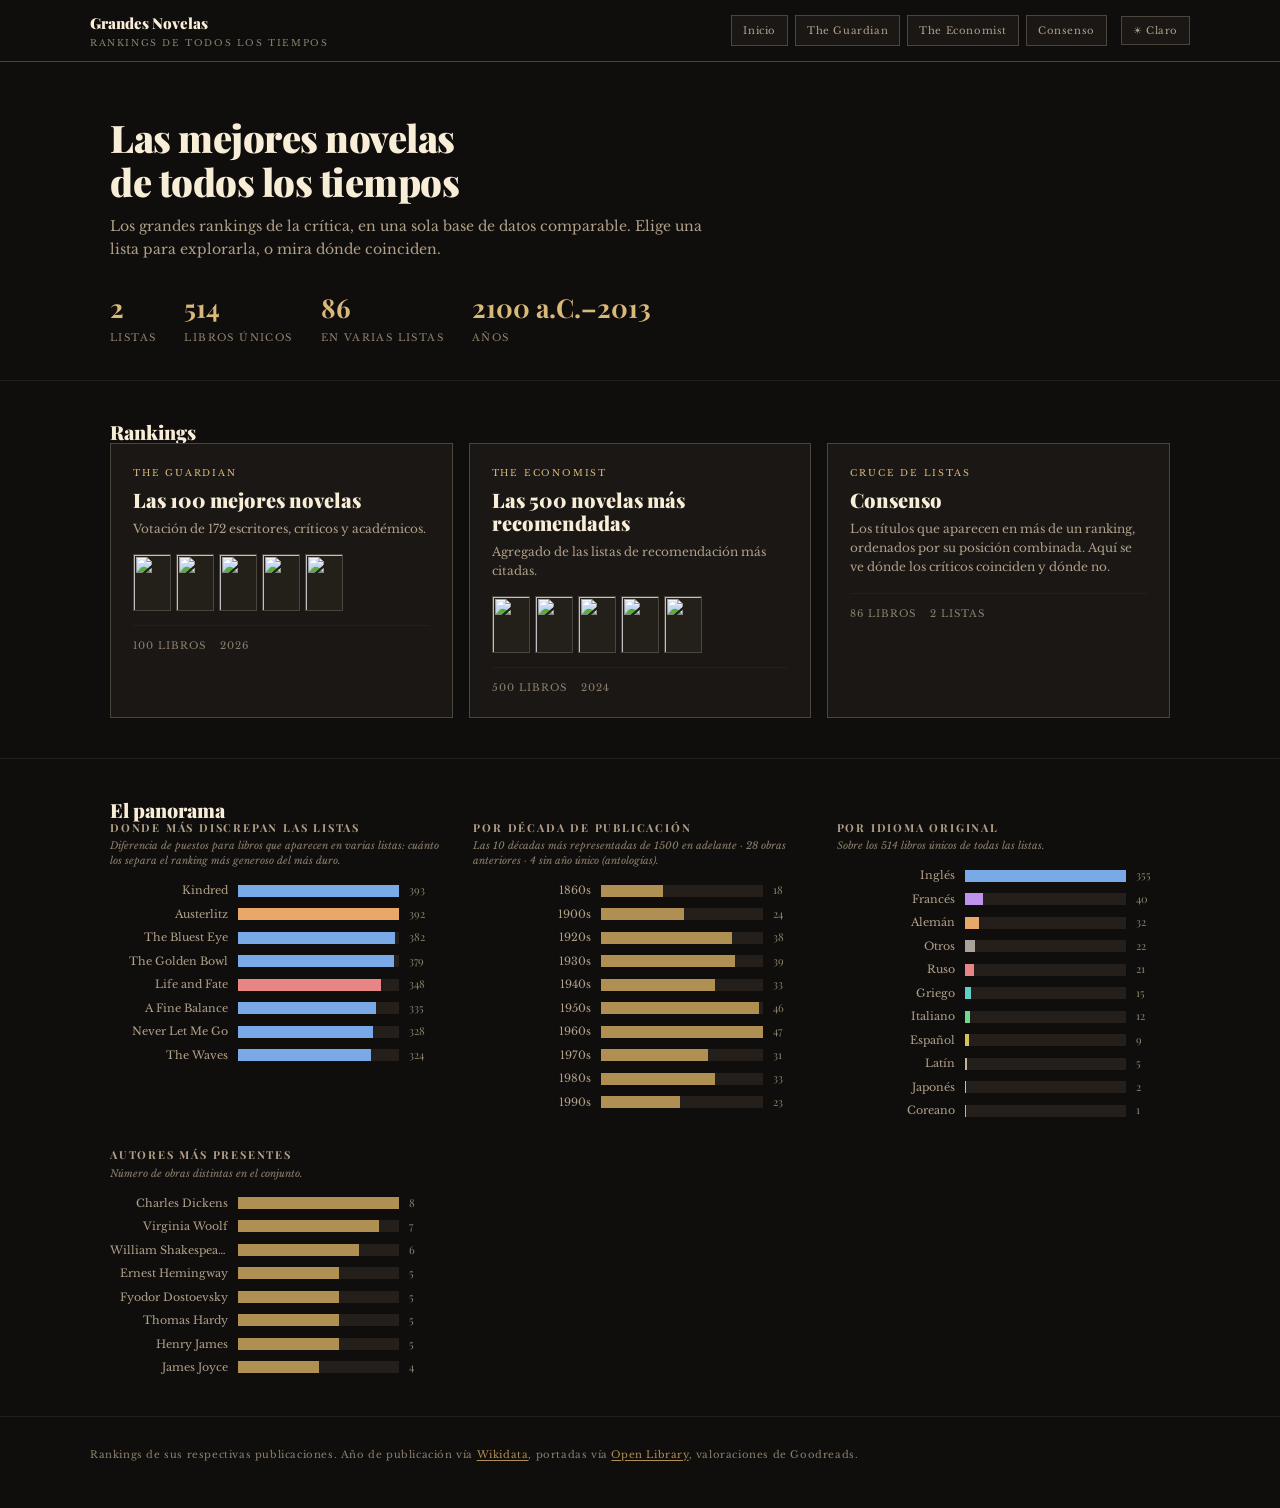
==== commit c192f998: "Reconstruye el sitio con datos separados, home y consenso La versión anterior era un index.html de 8" ====
--- a/index.html
+++ b/index.html
@@ -3,880 +3,32 @@
 <head>
 <meta charset="UTF-8">
 <meta name="viewport" content="width=device-width, initial-scale=1.0">
-<title>Grandes Novelas · Guardian & Economist</title>
-<style>
-@import url('https://fonts.googleapis.com/css2?family=Playfair+Display:wght@400;700;900&family=Libre+Baskerville:ital,wght@0,400;0,700;1,400&display=swap');
-*{box-sizing:border-box;margin:0;padding:0}
-body.dark{--bg:#0f0e0c;--bg2:#1a1815;--bg3:#141210;--border:#2a2420;--border2:#1e1c19;--text:#e8e0d0;--text2:#7a6f60;--text3:#4a4038;--accent:#c8a96e;--accent2:#8a6a30;--heading:#f5e6c8;--muted:#2e2a24;--src-g:#3a6a3a;--src-e:#3a4a6a}
-body.light{--bg:#faf8f4;--bg2:#f0ece4;--bg3:#f5f2ec;--border:#ddd8ce;--border2:#e8e4dc;--text:#2a2218;--text2:#7a6a58;--text3:#b0a898;--accent:#8a5a18;--accent2:#c8a96e;--heading:#1a1208;--muted:#c8c0b4;--src-g:#2a5a2a;--src-e:#2a3a5a}
-body{background:var(--bg);color:var(--text);font-family:'Libre Baskerville',serif;min-height:100vh;font-size:13px;transition:background .25s,color .25s}
-.header{padding:20px 20px 12px;border-bottom:1px solid var(--border);background:var(--bg);position:sticky;top:0;z-index:10;transition:background .25s,border-color .25s}
-.header-row1{display:flex;align-items:flex-start;justify-content:space-between;gap:12px;margin-bottom:12px}
-.titles h1{font-family:'Playfair Display',serif;font-size:19px;font-weight:900;color:var(--heading);margin-bottom:2px}
-.titles p{font-size:10px;color:var(--text3);letter-spacing:1.5px;text-transform:uppercase}
-.header-row2{display:flex;gap:7px;flex-wrap:wrap;align-items:center;margin-bottom:8px}
-.header-row3{display:flex;gap:7px;flex-wrap:wrap;align-items:center}
-
-/* Source toggle */
-.src-btns{display:flex;gap:0;flex-shrink:0}
-.src-btn{padding:7px 14px;font-family:'Libre Baskerville',serif;font-size:10px;letter-spacing:1px;text-transform:uppercase;cursor:pointer;border:1px solid var(--border);background:var(--bg2);color:var(--text2);transition:all .2s}
-.src-btn:first-child{border-radius:0}
-.src-btn.active-g{background:#1a2e1a;color:#7ac87a;border-color:#3a6a3a}
-body.light .src-btn.active-g{background:#e8f4e8;color:#2a6a2a;border-color:#5a9a5a}
-.src-btn.active-e{background:#1a1e2e;color:#7a9ac8;border-color:#3a4a6a}
-body.light .src-btn.active-e{background:#e8ecf4;color:#2a3a7a;border-color:#4a5a9a}
-
-/* Controls */
-.search-box{background:var(--bg2);border:1px solid var(--border);color:var(--text);padding:7px 12px;font-family:'Libre Baskerville',serif;font-size:12px;width:200px;outline:none;transition:border-color .2s,background .25s}
-.search-box:focus{border-color:var(--accent)}
-.search-box::placeholder{color:var(--text3)}
-.btn{background:var(--bg2);border:1px solid var(--border);color:var(--text2);padding:7px 10px;font-family:'Libre Baskerville',serif;font-size:10px;cursor:pointer;transition:all .2s;letter-spacing:.5px;white-space:nowrap}
-.btn:hover,.btn.active{background:var(--bg3);color:var(--accent);border-color:var(--accent)}
-.count{font-size:10px;color:var(--text3);margin-left:auto}
-
-/* Theme toggle */
-.theme-btn{display:flex;align-items:center;gap:6px;background:var(--bg2);border:1px solid var(--border);padding:6px 11px;cursor:pointer;font-family:'Libre Baskerville',serif;font-size:10px;color:var(--text2);letter-spacing:1px;text-transform:uppercase;transition:all .2s;white-space:nowrap}
-.theme-btn:hover{border-color:var(--accent);color:var(--accent)}
-
-/* Legend */
-.legend{display:flex;gap:6px;flex-wrap:wrap;padding:9px 20px;border-bottom:1px solid var(--border2);background:var(--bg);transition:background .25s,border-color .25s}
-.legend-item{display:flex;align-items:center;gap:5px;font-size:10px;color:var(--text2);cursor:pointer;padding:2px 6px;border:1px solid transparent;transition:all .15s}
-.legend-item:hover,.legend-item.active{border-color:var(--border);color:var(--accent)}
-.dot{width:8px;height:8px;border-radius:50%;flex-shrink:0}
-.legend-hint{font-size:10px;color:var(--text3);margin-left:auto}
-
-/* Table */
-table{width:100%;border-collapse:collapse}
-thead th{font-family:'Playfair Display',serif;font-size:9px;letter-spacing:2px;text-transform:uppercase;color:var(--text3);padding:11px 12px;border-bottom:1px solid var(--border2);text-align:left;cursor:pointer;user-select:none;white-space:nowrap;background:var(--bg);transition:color .2s,background .25s}
-thead th:hover{color:var(--accent)}
-thead th.sorted{color:var(--accent)}
-thead th:first-child{width:52px;text-align:center}
-th.right,td.right{text-align:center}
-th.rtime{width:80px}
-th.goodreads{width:100px}
-th.lang{width:85px}
-tbody tr{border-bottom:1px solid var(--border2);transition:background .1s}
-tbody tr:hover{background:var(--bg3)}
-tbody tr.top3-row{border-left:3px solid var(--lc,#888)}
-td{padding:9px 12px;vertical-align:middle}
-
-.rank{text-align:center;font-family:'Playfair Display',serif;font-size:15px;font-weight:700;color:var(--muted)}
-.rank.t10{color:var(--accent)}
-.rank.t25{color:var(--accent2)}
-
-.t-title{font-family:'Playfair Display',serif;font-size:13px;color:var(--heading);line-height:1.3}
-.t-author{font-size:11px;color:var(--text2);font-style:italic;margin-top:1px}
-.badge{display:inline-flex;align-items:center;gap:3px;font-size:9px;padding:1px 5px;margin-left:6px;letter-spacing:.5px;vertical-align:middle;opacity:.9}
-.both-badge{font-size:9px;padding:1px 5px;margin-left:5px;background:rgba(200,169,110,.12);color:var(--accent);border:1px solid rgba(200,169,110,.3);vertical-align:middle;letter-spacing:.5px}
-
-.lang-tag{display:inline-block;font-size:9px;padding:2px 6px;letter-spacing:.5px;text-transform:uppercase}
-
-.gr-wrap{display:inline-flex;align-items:center;gap:6px;justify-content:center}
-.gr-num{font-family:'Playfair Display',serif;font-size:13px;color:var(--accent);min-width:28px;text-align:right}
-.bar-bg{background:var(--border);height:3px;width:44px;border-radius:2px;overflow:hidden}
-.bar-fill{height:100%;border-radius:2px}
-
-.rt{font-family:'Playfair Display',serif;font-size:12px;color:var(--text2);text-align:center}
-
-.no-results{padding:40px;text-align:center;color:var(--text3);font-style:italic}
-</style>
+<title>Grandes Novelas · Rankings de todos los tiempos</title>
+<meta name="description" content="Los rankings de mejores novelas de todos los tiempos según The Guardian, The Economist y más, en una sola base de datos comparable.">
+<link rel="stylesheet" href="assets/styles.css">
 </head>
 <body class="dark">
 
-<div class="header">
-  <div class="header-row1">
-    <div class="titles">
-      <h1>Las Mejores Novelas de Todos los Tiempos</h1>
-      <p id="subtitle">The Guardian 2026 · 100 libros · 172 expertos</p>
-    </div>
-    <div style="display:flex;gap:8px;flex-shrink:0;flex-wrap:wrap;justify-content:flex-end">
-      <div class="src-btns">
-        <button class="src-btn active-g" id="btn-g" onclick="setSource('g')">The Guardian</button>
-        <button class="src-btn" id="btn-e" onclick="setSource('e')">The Economist</button>
-      </div>
-      <button class="theme-btn" onclick="toggleTheme()"><span id="t-icon">☀️</span><span id="t-label">Claro</span></button>
-    </div>
+<header class="topbar">
+  <div class="wrap topbar-inner">
+    <a class="brand" href="#/">Grandes Novelas<small>Rankings de todos los tiempos</small></a>
+    <span class="topbar-spacer"></span>
+    <nav id="nav" class="controls" style="padding:0"></nav>
+    <button class="btn" id="theme-btn" type="button">Tema</button>
   </div>
-  <div class="header-row2">
-    <input class="search-box" type="text" id="search" placeholder="Buscar título o autor…" oninput="render()">
-    <button class="btn active" id="btn-rank" onclick="setSort('rank')">Ranking</button>
-    <button class="btn" id="btn-rating" onclick="setSort('rating')">Goodreads</button>
-    <button class="btn" id="btn-title" onclick="setSort('title')">Título A–Z</button>
-    <button class="btn" id="btn-lang" onclick="setSort('lang')">Idioma</button>
-    <button class="btn" id="btn-rt" onclick="setSort('rt')" style="display:none">Lectura</button>
-    <span class="count" id="count">— títulos</span>
-  </div>
-</div>
-<div class="legend" id="legend"></div>
+</header>
 
-<table>
-  <thead>
-    <tr>
-      <th onclick="setSort('rank')">#</th>
-      <th onclick="setSort('title')">Título / Autor</th>
-      <th class="lang right" onclick="setSort('lang')">Idioma</th>
-      <th class="goodreads right" onclick="setSort('rating')">Goodreads</th>
-      <th class="rtime right" id="th-rt" onclick="setSort('rt')" style="display:none">Lectura</th>
-    </tr>
-  </thead>
-  <tbody id="tbody"></tbody>
-</table>
-<div class="no-results" id="no-results" style="display:none">Sin resultados.</div>
+<main id="app">
+  <div class="wrap"><p class="empty">Cargando…</p></div>
+</main>
 
-<script>
-const LANGS={
-  en:{label:'Inglés',  color:'#5b8dd9'},
-  ru:{label:'Ruso',    color:'#d95b5b'},
-  fr:{label:'Francés', color:'#9b5bd9'},
-  de:{label:'Alemán',  color:'#d9915b'},
-  es:{label:'Español', color:'#c8b040'},
-  it:{label:'Italiano',color:'#5bd97a'},
-  ko:{label:'Coreano', color:'#d95bb8'},
-  ja:{label:'Japonés', color:'#e8a0b0'},
-  el:{label:'Griego',  color:'#60c8c0'},
-  la:{label:'Latín',   color:'#a8987a'},
-  ot:{label:'Otros',   color:'#888888'},
-};
-const MEDALS=['🥇','🥈','🥉'];
+<footer class="wrap footer">
+  <p>Rankings de sus respectivas publicaciones. Año de publicación vía
+  <a href="https://www.wikidata.org" target="_blank" rel="noopener">Wikidata</a>,
+  portadas vía <a href="https://openlibrary.org" target="_blank" rel="noopener">Open Library</a>,
+  valoraciones de Goodreads.</p>
+</footer>
 
-// Guardian: [rank, title, author, rating, lang]
-const G=[
-[1,"Middlemarch","George Eliot",4.28,'en'],
-[2,"Beloved","Toni Morrison",4.07,'en'],
-[3,"Ulysses","James Joyce",3.73,'en'],
-[4,"To the Lighthouse","Virginia Woolf",3.93,'en'],
-[5,"In Search of Lost Time","Marcel Proust",4.11,'fr'],
-[6,"Anna Karenina","Leo Tolstoy",4.08,'ru'],
-[7,"War and Peace","Leo Tolstoy",4.11,'ru'],
-[8,"Jane Eyre","Charlotte Brontë",4.18,'en'],
-[9,"Pride and Prejudice","Jane Austen",4.28,'en'],
-[10,"Madame Bovary","Gustave Flaubert",3.82,'fr'],
-[11,"The Great Gatsby","F. Scott Fitzgerald",3.93,'en'],
-[12,"Bleak House","Charles Dickens",4.12,'en'],
-[13,"Emma","Jane Austen",4.01,'en'],
-[14,"Mrs Dalloway","Virginia Woolf",3.93,'en'],
-[15,"Moby-Dick","Herman Melville",3.51,'en'],
-[16,"Nineteen Eighty-Four","George Orwell",4.19,'en'],
-[17,"One Hundred Years of Solitude","Gabriel García Márquez",4.06,'es'],
-[18,"Persuasion","Jane Austen",4.17,'en'],
-[19,"Tristram Shandy","Laurence Sterne",3.59,'en'],
-[20,"Wuthering Heights","Emily Brontë",3.97,'en'],
-[21,"The Portrait of a Lady","Henry James",3.98,'en'],
-[22,"Things Fall Apart","Chinua Achebe",3.93,'en'],
-[23,"Midnight's Children","Salman Rushdie",3.91,'en'],
-[24,"The Remains of the Day","Kazuo Ishiguro",4.05,'en'],
-[25,"Lolita","Vladimir Nabokov",3.88,'en'],
-[26,"Don Quixote","Miguel de Cervantes",3.86,'es'],
-[27,"The Trial","Franz Kafka",3.97,'de'],
-[28,"The Brothers Karamazov","Fyodor Dostoevsky",4.33,'ru'],
-[29,"Pale Fire","Vladimir Nabokov",4.08,'en'],
-[30,"Frankenstein","Mary Shelley",3.82,'en'],
-[31,"The Prime of Miss Jean Brodie","Muriel Spark",3.90,'en'],
-[32,"The God of Small Things","Arundhati Roy",4.18,'en'],
-[33,"David Copperfield","Charles Dickens",4.12,'en'],
-[34,"Wolf Hall","Hilary Mantel",4.01,'en'],
-[35,"Great Expectations","Charles Dickens",3.89,'en'],
-[36,"The Handmaid's Tale","Margaret Atwood",4.12,'en'],
-[37,"Invisible Man","Ralph Ellison",3.98,'en'],
-[38,"The Age of Innocence","Edith Wharton",3.96,'en'],
-[39,"Their Eyes Were Watching God","Zora Neale Hurston",4.02,'en'],
-[40,"Song of Solomon","Toni Morrison",3.99,'en'],
-[41,"Heart of Darkness","Joseph Conrad",3.60,'en'],
-[42,"The Magic Mountain","Thomas Mann",4.01,'de'],
-[43,"Housekeeping","Marilynne Robinson",3.90,'en'],
-[44,"Giovanni's Room","James Baldwin",4.22,'en'],
-[45,"The Golden Notebook","Doris Lessing",3.89,'en'],
-[46,"The Leopard","Giuseppe Tomasi di Lampedusa",4.12,'it'],
-[47,"Vanity Fair","William Makepeace Thackeray",3.89,'en'],
-[48,"The Metamorphosis","Franz Kafka",4.01,'de'],
-[49,"A Fine Balance","Rohinton Mistry",4.39,'en'],
-[50,"Wide Sargasso Sea","Jean Rhys",3.70,'en'],
-[51,"My Brilliant Friend","Elena Ferrante",4.22,'it'],
-[52,"The Golden Bowl","Henry James",3.71,'en'],
-[53,"The Transit of Venus","Shirley Hazzard",3.88,'en'],
-[54,"Orlando","Virginia Woolf",3.99,'en'],
-[55,"The Waves","Virginia Woolf",3.97,'en'],
-[56,"Mansfield Park","Jane Austen",3.88,'en'],
-[57,"The Sound and the Fury","William Faulkner",3.83,'en'],
-[58,"Disgrace","J.M. Coetzee",3.90,'en'],
-[59,"Never Let Me Go","Kazuo Ishiguro",3.84,'en'],
-[60,"Howards End","E.M. Forster",4.00,'en'],
-[61,"The Rings of Saturn","W.G. Sebald",4.09,'de'],
-[62,"Half of a Yellow Sun","Chimamanda Ngozi Adichie",4.27,'en'],
-[63,"White Teeth","Zadie Smith",3.84,'en'],
-[64,"The Good Soldier","Ford Madox Ford",3.83,'en'],
-[65,"The Color Purple","Alice Walker",4.21,'en'],
-[66,"The Master and Margarita","Mikhail Bulgakov",4.32,'ru'],
-[67,"The Man Without Qualities","Robert Musil",4.10,'de'],
-[68,"Blood Meridian","Cormac McCarthy",3.93,'en'],
-[69,"Crime and Punishment","Fyodor Dostoevsky",4.25,'ru'],
-[70,"Jude the Obscure","Thomas Hardy",3.87,'en'],
-[71,"Kindred","Octavia Butler",4.29,'en'],
-[72,"Our Mutual Friend","Charles Dickens",4.10,'en'],
-[73,"Austerlitz","W.G. Sebald",4.07,'de'],
-[74,"Nervous Conditions","Tsitsi Dangarembga",4.09,'en'],
-[75,"The Bluest Eye","Toni Morrison",3.97,'en'],
-[76,"Dracula","Bram Stoker",4.02,'en'],
-[77,"The Rainbow","D.H. Lawrence",3.76,'en'],
-[78,"A House for Mr Biswas","V.S. Naipaul",4.10,'en'],
-[79,"Go Tell It on the Mountain","James Baldwin",4.00,'en'],
-[80,"Rebecca","Daphne du Maurier",4.23,'en'],
-[81,"Buddenbrooks","Thomas Mann",4.06,'de'],
-[82,"The End of the Affair","Graham Greene",3.93,'en'],
-[83,"A Farewell to Arms","Ernest Hemingway",3.83,'en'],
-[84,"The Talented Mr Ripley","Patricia Highsmith",4.07,'en'],
-[85,"The Vegetarian","Han Kang",3.72,'ko'],
-[86,"The Turn of the Screw","Henry James",3.84,'en'],
-[87,"The Line of Beauty","Alan Hollinghurst",3.82,'en'],
-[88,"Ragtime","E.L. Doctorow",3.90,'en'],
-[89,"The Left Hand of Darkness","Ursula K. Le Guin",4.08,'en'],
-[90,"Jacob's Room","Virginia Woolf",3.73,'en'],
-[91,"Life and Fate","Vasily Grossman",4.48,'ru'],
-[92,"Sentimental Education","Gustave Flaubert",3.70,'fr'],
-[93,"Invisible Cities","Italo Calvino",4.16,'it'],
-[94,"The Known World","Edward P. Jones",3.83,'en'],
-[95,"The Return of the Native","Thomas Hardy",3.71,'en'],
-[96,"Pedro Páramo","Juan Rulfo",3.97,'es'],
-[97,"Catch-22","Joseph Heller",4.01,'en'],
-[98,"The Road","Cormac McCarthy",4.00,'en'],
-[99,"The Go-Between","L.P. Hartley",3.91,'en'],
-[100,"My Ántonia","Willa Cather",3.90,'en'],
-];
-
-// Economist: [rank, title, author, rating, lang, readMins]
-const E=[
-[1,"One Hundred Years of Solitude","Gabriel García Márquez",4.06,'es',460],
-[2,"The Great Gatsby","F. Scott Fitzgerald",3.93,'en',171],
-[3,"Ulysses","James Joyce",3.73,'en',894],
-[4,"The Catcher in the Rye","J.D. Salinger",3.80,'en',276],
-[5,"Nineteen Eighty-Four","George Orwell",4.19,'en',335],
-[6,"In Search of Lost Time","Marcel Proust",4.11,'fr',4547],
-[7,"Lolita","Vladimir Nabokov",3.88,'en',365],
-[8,"To Kill a Mockingbird","Harper Lee",4.27,'en',335],
-[9,"Moby Dick","Herman Melville",3.51,'en',719],
-[10,"Pride and Prejudice","Jane Austen",4.28,'en',435],
-[11,"Wuthering Heights","Emily Brontë",3.97,'en',397],
-[12,"Don Quixote","Miguel de Cervantes",3.86,'es',1434],
-[13,"Crime and Punishment","Fyodor Dostoevsky",4.25,'ru',688],
-[14,"Anna Karenina","Leo Tolstoy",4.08,'ru',1176],
-[15,"The Grapes of Wrath","John Steinbeck",3.99,'en',625],
-[16,"War and Peace","Leo Tolstoy",4.11,'ru',1868],
-[17,"The Lord of the Rings","J.R.R. Tolkien",4.51,'en',1873],
-[18,"Catch-22","Joseph Heller",4.01,'en',633],
-[19,"Madame Bovary","Gustave Flaubert",3.82,'fr',396],
-[20,"Jane Eyre","Charlotte Brontë",4.18,'en',625],
-[21,"The Sound and the Fury","William Faulkner",3.83,'en',314],
-[22,"Alice's Adventures in Wonderland","Lewis Carroll",4.02,'en',99],
-[23,"Middlemarch","George Eliot",4.28,'en',1065],
-[24,"Adventures of Huckleberry Finn","Mark Twain",3.84,'en',380],
-[25,"Heart of Darkness","Joseph Conrad",3.60,'en',137],
-[26,"Beloved","Toni Morrison",4.07,'en',319],
-[27,"The Divine Comedy","Dante Alighieri",4.07,'it',372],
-[28,"Invisible Man","Ralph Ellison",3.98,'en',718],
-[29,"The Odyssey","Homer",4.03,'el',442],
-[30,"Frankenstein","Mary Shelley",3.82,'en',256],
-[31,"The Stranger","Albert Camus",3.99,'fr',117],
-[32,"The Brothers Karamazov","Fyodor Dostoevsky",4.33,'ru',1180],
-[33,"Great Expectations","Charles Dickens",3.89,'en',625],
-[34,"The Bible","-",4.50,'ot',2467],
-[35,"To the Lighthouse","Virginia Woolf",3.93,'en',233],
-[36,"Mrs Dalloway","Virginia Woolf",3.93,'en',222],
-[37,"The Iliad","Homer",3.89,'el',641],
-[38,"Midnight's Children","Salman Rushdie",3.91,'en',814],
-[39,"The Trial","Franz Kafka",3.97,'de',289],
-[40,"On the Road","Jack Kerouac",3.76,'en',446],
-[41,"The Master and Margarita","Mikhail Bulgakov",4.32,'ru',496],
-[42,"Brave New World","Aldous Huxley",3.99,'en',199],
-[43,"The Magic Mountain","Thomas Mann",4.01,'de',1107],
-[44,"Gulliver's Travels","Jonathan Swift",3.69,'en',350],
-[45,"David Copperfield","Charles Dickens",4.12,'en',1193],
-[46,"Les Misérables","Victor Hugo",4.21,'fr',1895],
-[47,"Gone with the Wind","Margaret Mitchell",4.28,'en',1397],
-[48,"The Sun Also Rises","Ernest Hemingway",3.74,'en',237],
-[49,"Their Eyes Were Watching God","Zora Neale Hurston",4.02,'en',206],
-[50,"Things Fall Apart","Chinua Achebe",3.93,'en',214],
-[51,"The Color Purple","Alice Walker",4.21,'en',248],
-[52,"The Red and the Black","Stendhal",3.77,'fr',656],
-[53,"A Passage to India","E.M. Forster",3.87,'en',349],
-[54,"Slaughterhouse-Five","Kurt Vonnegut",4.10,'en',192],
-[55,"Lord of the Flies","William Golding",3.69,'en',211],
-[56,"Absalom, Absalom!","William Faulkner",3.80,'en',420],
-[57,"Rebecca","Daphne du Maurier",4.23,'en',485],
-[58,"The Scarlet Letter","Nathaniel Hawthorne",3.42,'en',290],
-[59,"Tristram Shandy","Laurence Sterne",3.59,'en',587],
-[60,"The Diary of a Young Girl","Anne Frank",4.16,'de',357],
-[61,"Silent Spring","Rachel Carson",4.16,'en',278],
-[62,"The Little Prince","Antoine de Saint-Exupéry",4.30,'fr',54],
-[63,"The Portrait of a Lady","Henry James",3.98,'en',400],
-[64,"Candide","Voltaire",3.77,'fr',130],
-[65,"Little Women","Louisa May Alcott",4.09,'en',652],
-[66,"One Thousand and One Nights","-",3.94,'ot',319],
-[67,"As I Lay Dying","William Faulkner",3.74,'en',194],
-[68,"A Portrait of the Artist as a Young Man","James Joyce",3.76,'en',293],
-[69,"Native Son","Richard Wright",3.97,'en',526],
-[70,"The Handmaid's Tale","Margaret Atwood",4.12,'en',334],
-[71,"Walden","Henry David Thoreau",3.84,'en',257],
-[72,"Vanity Fair","William Makepeace Thackeray",3.89,'en',1018],
-[73,"The Hitchhiker's Guide to the Galaxy","Douglas Adams",4.22,'en',175],
-[74,"Animal Farm","George Orwell",3.98,'en',106],
-[75,"The Aeneid","Virgil",3.91,'la',369],
-[76,"In Cold Blood","Truman Capote",4.09,'en',435],
-[77,"Robinson Crusoe","Daniel Defoe",3.52,'en',413],
-[78,"The Bell Jar","Sylvia Plath",4.01,'en',218],
-[79,"For Whom the Bell Tolls","Ernest Hemingway",3.83,'en',619],
-[80,"Oedipus the King","Sophocles",4.02,'el',57],
-[81,"The Old Man and the Sea","Ernest Hemingway",3.82,'en',89],
-[82,"Tess of the d'Urbervilles","Thomas Hardy",3.83,'en',510],
-[83,"Hamlet","William Shakespeare",4.03,'en',107],
-[84,"Faust","Johann Wolfgang von Goethe",3.89,'de',329],
-[85,"Dracula","Bram Stoker",4.02,'en',548],
-[86,"The Prince","Niccolo Machiavelli",3.89,'it',177],
-[87,"A Clockwork Orange","Anthony Burgess",4.01,'en',217],
-[88,"The Age of Innocence","Edith Wharton",3.96,'en',348],
-[89,"Leaves of Grass","Walt Whitman",4.14,'en',416],
-[90,"Pale Fire","Vladimir Nabokov",4.08,'en',261],
-[91,"Tom Jones","Henry Fielding",3.67,'en',1179],
-[92,"The Picture of Dorian Gray","Oscar Wilde",4.10,'en',273],
-[93,"The Tin Drum","Günter Grass",3.99,'de',790],
-[94,"The Golden Notebook","Doris Lessing",3.89,'en',843],
-[95,"Emma","Jane Austen",4.01,'en',565],
-[96,"Waiting for Godot","Samuel Beckett",3.93,'fr',52],
-[97,"The Leopard","Giuseppe Tomasi di Lampedusa",4.12,'it',298],
-[98,"One Flew Over the Cuckoo's Nest","Ken Kesey",4.20,'en',415],
-[99,"Charlotte's Web","E.B. White",4.19,'en',132],
-[100,"All Quiet on the Western Front","Erich Maria Remarque",4.17,'de',266],
-[101,"Fictions","Jorge Luis Borges",4.50,'es',149],
-[102,"The Big Sleep","Raymond Chandler",3.98,'en',227],
-[103,"The Canterbury Tales","Geoffrey Chaucer",3.84,'en',814],
-[104,"Treasure Island","Robert Louis Stevenson",3.85,'en',239],
-[105,"The Count of Monte Cristo","Alexandre Dumas",4.30,'fr',1547],
-[106,"Fahrenheit 451","Ray Bradbury",3.99,'en',163],
-[107,"Paradise Lost","John Milton",3.82,'en',278],
-[108,"The Name of the Rose","Umberto Eco",4.14,'it',653],
-[109,"The Idiot","Fyodor Dostoevsky",4.20,'ru',815],
-[110,"Dune","Frank Herbert",4.27,'en',539],
-[111,"Essays","Michel de Montaigne",4.05,'fr',1327],
-[112,"Love in the Time of Cholera","Gabriel García Márquez",3.90,'es',511],
-[113,"Wide Sargasso Sea","Jean Rhys",3.70,'en',175],
-[114,"The Unbearable Lightness of Being","Milan Kundera",4.15,'ot',289],
-[115,"The Stories of Anton Chekhov","Anton Chekhov",4.35,'ru',102],
-[116,"A Farewell to Arms","Ernest Hemingway",3.83,'en',314],
-[117,"The Good Soldier","Ford Madox Ford",3.83,'en',261],
-[118,"My Ántonia","Willa Cather",3.90,'en',259],
-[119,"Under the Volcano","Malcolm Lowry",3.83,'en',455],
-[120,"On the Origin of Species","Charles Darwin",4.15,'en',529],
-[121,"Complete Tales and Poems of Edgar Allan Poe","Edgar Allan Poe",4.20,'en',932],
-[122,"The Hound of the Baskervilles","Arthur Conan Doyle",4.11,'en',208],
-[123,"The Metamorphosis","Franz Kafka",4.01,'de',53],
-[124,"Journey to the End of the Night","Louis-Ferdinand Céline",3.82,'fr',570],
-[125,"Sons and Lovers","D.H. Lawrence",3.70,'en',544],
-[126,"First Folio","William Shakespeare",4.20,'en',2730],
-[127,"The Wind in the Willows","Kenneth Grahame",4.03,'en',205],
-[128,"The Heart Is a Lonely Hunter","Carson McCullers",4.22,'en',426],
-[129,"Doctor Zhivago","Boris Pasternak",4.02,'ru',754],
-[130,"The Second Sex","Simone de Beauvoir",4.11,'fr',971],
-[131,"Rabbit, Run","John Updike",3.66,'en',366],
-[132,"Fathers and Sons","Ivan Turgenev",4.07,'ru',276],
-[133,"The Castle","Franz Kafka",3.97,'de',372],
-[134,"Harry Potter and the Philosopher's Stone","J.K. Rowling",4.47,'en',292],
-[135,"The Plague","Albert Camus",3.97,'fr',319],
-[136,"Dead Souls","Nikolai Gogol",4.01,'ru',483],
-[137,"Song of Solomon","Toni Morrison",3.99,'en',320],
-[138,"Antigone","Sophocles",4.00,'el',53],
-[139,"Lord Jim","Joseph Conrad",3.80,'en',443],
-[140,"The Autobiography of Malcolm X","Alex Haley",4.29,'en',463],
-[141,"The Maltese Falcon","Dashiell Hammett",3.98,'en',245],
-[142,"The Republic","Plato",4.07,'el',436],
-[143,"The Interpretation of Dreams","Sigmund Freud",3.93,'de',698],
-[144,"The Man Without Qualities","Robert Musil",4.10,'de',1820],
-[145,"Demons","Fyodor Dostoevsky",4.19,'ru',820],
-[146,"Orlando: A Biography","Virginia Woolf",3.99,'en',239],
-[147,"Steppenwolf","Hermann Hesse",4.00,'de',221],
-[148,"Confessions","St. Augustine",4.10,'la',383],
-[149,"Buddenbrooks","Thomas Mann",4.06,'de',792],
-[150,"The House of Mirth","Edith Wharton",3.97,'en',441],
-[151,"Portnoy's Complaint","Philip Roth",3.69,'en',262],
-[152,"The Spy Who Came in from the Cold","John le Carré",4.13,'en',228],
-[153,"Doctor Faustus","Thomas Mann",3.90,'de',359],
-[154,"The Talented Mr. Ripley","Patricia Highsmith",4.07,'en',303],
-[155,"The Tale of Genji","Murasaki Shikibu",3.50,'ja',338],
-[156,"I Know Why the Caged Bird Sings","Maya Angelou",4.14,'en',302],
-[157,"The Three Musketeers","Alexandre Dumas",4.10,'fr',775],
-[158,"Howards End","E.M. Forster",4.00,'en',372],
-[159,"The Call of the Wild","Jack London",3.90,'en',116],
-[160,"The Long Goodbye","Raymond Chandler",4.07,'en',320],
-[161,"Bleak House","Charles Dickens",4.12,'en',1188],
-[162,"An American Tragedy","Theodore Dreiser",3.69,'en',1109],
-[163,"Light in August","William Faulkner",3.84,'en',483],
-[164,"The Woman in White","Wilkie Collins",4.11,'en',826],
-[165,"Winnie the Pooh","A.A. Milne",4.25,'en',79],
-[166,"All the King's Men","Robert Penn Warren",4.01,'en',761],
-[167,"The House of the Spirits","Isabel Allende",4.21,'es',486],
-[168,"Tender Is the Night","F. Scott Fitzgerald",3.72,'en',378],
-[169,"The Double Helix","James D. Watson",3.96,'en',130],
-[170,"Franz Kafka: The Complete Stories","Franz Kafka",4.23,'de',486],
-[171,"Fear and Loathing in Las Vegas","Hunter S. Thompson",3.97,'en',193],
-[172,"Blood Meridian","Cormac McCarthy",3.93,'en',376],
-[173,"Uncle Tom's Cabin","Harriet Beecher Stowe",3.84,'en',613],
-[174,"Brideshead Revisited","Evelyn Waugh",4.11,'en',367],
-[175,"A Confederacy of Dunces","John Kennedy Toole",4.07,'en',418],
-[176,"A Room of One's Own","Virginia Woolf",4.13,'en',152],
-[177,"The Complete Stories of Flannery O'Connor","Flannery O'Connor",4.18,'en',553],
-[178,"The Shining","Stephen King",4.26,'en',563],
-[179,"Watership Down","Richard Adams",4.10,'en',523],
-[180,"The Structure of Scientific Revolutions","Thomas Kuhn",3.95,'en',298],
-[181,"The Adventures of Augie March","Saul Bellow",3.82,'en',765],
-[182,"Gravity's Rainbow","Thomas Pynchon",3.88,'en',1031],
-[183,"The Jungle","Upton Sinclair",3.75,'en',180],
-[184,"Lady Chatterley's Lover","D.H. Lawrence",3.65,'en',403],
-[185,"The Time Machine","H.G. Wells",3.85,'en',118],
-[186,"The Remains of the Day","Kazuo Ishiguro",4.05,'en',242],
-[187,"One Day in the Life of Ivan Denisovich","Aleksandr Solzhenitsyn",4.05,'ru',167],
-[188,"The Hobbit","J.R.R. Tolkien",4.28,'en',336],
-[189,"Poems of Emily Dickinson","Emily Dickinson",4.28,'en',120],
-[190,"The Secret History","Donna Tartt",4.18,'en',637],
-[191,"The Prime of Miss Jean Brodie","Muriel Spark",3.90,'en',131],
-[192,"The Moviegoer","Walker Percy",3.70,'en',660],
-[193,"The Gulag Archipelago","Aleksandr Solzhenitsyn",4.46,'ru',2200],
-[194,"Nostromo","Joseph Conrad",3.85,'en',578],
-[195,"And Then There Were None","Agatha Christie",4.24,'en',198],
-[196,"Communist Manifesto","Karl Marx & Friedrich Engels",3.91,'de',48],
-[197,"Herzog","Saul Bellow",3.74,'en',425],
-[198,"The Waste Land","T.S. Eliot",3.88,'en',26],
-[199,"A Wizard of Earthsea","Ursula K. Le Guin",4.19,'en',235],
-[200,"The Awakening","Kate Chopin",3.76,'en',224],
-[201,"Gargantua and Pantagruel","François Rabelais",3.59,'fr',1077],
-[202,"U.S.A. Trilogy","John Dos Passos",3.97,'en',1033],
-[203,"A Wrinkle In Time","Madeleine L'Engle",4.12,'en',182],
-[204,"A House for Mr. Biswas","V.S. Naipaul",4.10,'en',694],
-[205,"Decameron","Giovanni Boccaccio",3.96,'it',1036],
-[206,"A Tree Grows in Brooklyn","Betty Smith",4.28,'en',500],
-[207,"Father Goriot","Honoré de Balzac",3.97,'fr',355],
-[208,"The Ambassadors","Henry James",3.73,'en',550],
-[209,"Atonement","Ian McEwan",3.95,'en',415],
-[210,"The Lion, The Witch and the Wardrobe","C.S. Lewis",4.22,'en',136],
-[211,"Dangerous Liaisons","Pierre Choderlos de Laclos",3.89,'fr',513],
-[212,"Fairy Tales and Stories","Hans Christian Andersen",4.16,'ot',1144],
-[213,"The Pickwick Papers","Charles Dickens",3.90,'en',1010],
-[214,"Kim","Rudyard Kipling",3.74,'en',359],
-[215,"Housekeeping","Marilynne Robinson",3.90,'en',209],
-[216,"White Teeth","Zadie Smith",3.84,'en',612],
-[217,"Collected Poems of W.B. Yeats","William Butler Yeats",4.31,'en',83],
-[218,"Medea","Euripides",3.89,'el',80],
-[219,"Of Mice and Men","John Steinbeck",3.89,'en',101],
-[220,"War of the Worlds","H.G. Wells",3.90,'en',210],
-[221,"The World According to Garp","John Irving",4.13,'en',645],
-[222,"The Corrections","Jonathan Franzen",3.75,'en',644],
-[223,"Atlas Shrugged","Ayn Rand",3.69,'en',1564],
-[224,"Macbeth","William Shakespeare",3.98,'en',71],
-[225,"The God of Small Things","Arundhati Roy",4.18,'en',347],
-[226,"Tropic of Cancer","Henry Miller",3.40,'en',301],
-[227,"The Stand","Stephen King",4.35,'en',1622],
-[228,"Women in Love","D.H. Lawrence",3.65,'en',566],
-[229,"The Adventures of Tom Sawyer","Mark Twain",3.92,'en',246],
-[230,"Cold Comfort Farm","Stella Gibbons",4.02,'en',279],
-[231,"Jude the Obscure","Thomas Hardy",3.87,'en',492],
-[232,"The Once and Future King","T.H. White",4.17,'en',1056],
-[233,"The Strange Case of Dr. Jekyll and Mr. Hyde","Robert Louis Stevenson",3.89,'en',96],
-[234,"Babbitt","Sinclair Lewis",3.49,'en',419],
-[235,"The Complete Sherlock Holmes","Arthur Conan Doyle",4.40,'en',2186],
-[236,"Siddhartha","Hermann Hesse",4.07,'de',141],
-[237,"A Tale of Two Cities","Charles Dickens",3.91,'en',463],
-[238,"Lucky Jim","Kingsley Amis",3.78,'en',284],
-[239,"Democracy in America","Alexis de Tocqueville",4.06,'fr',636],
-[240,"The Charterhouse of Parma","Stendhal",3.84,'fr',411],
-[241,"Molloy","Samuel Beckett",3.88,'fr',212],
-[242,"The Good Soldier Svejk","Jaroslav Hašek",4.01,'ot',918],
-[243,"Bonfire of the Vanities","Tom Wolfe",3.96,'en',829],
-[244,"The Life of Samuel Johnson","James Boswell",3.94,'en',978],
-[245,"Disgrace","J.M. Coetzee",3.90,'en',225],
-[246,"American Pastoral","Philip Roth",3.97,'en',526],
-[247,"Man's Fate","André Malraux",3.83,'fr',367],
-[248,"Foundation","Isaac Asimov",4.20,'en',258],
-[249,"Oedipus at Colonus","Sophocles",3.92,'el',101],
-[250,"Oresteia","Aeschylus",3.96,'el',108],
-[251,"If This Is a Man","Primo Levi",4.36,'it',454],
-[252,"Neuromancer","William Gibson",3.98,'en',332],
-[253,"The Mayor of Casterbridge","Thomas Hardy",3.82,'en',394],
-[254,"The Amazing Adventures of Kavalier and Clay","Michael Chabon",4.16,'en',793],
-[255,"Nausea","Jean Paul Sartre",3.90,'fr',272],
-[256,"Confessions of Zeno","Italo Svevo",3.75,'it',545],
-[257,"The Things They Carried","Tim O'Brien",4.21,'en',235],
-[258,"King Lear","William Shakespeare",4.02,'en',82],
-[259,"Go Tell It on the Mountain","James Baldwin",4.00,'en',280],
-[260,"Giovanni's Room","James Baldwin",4.22,'en',175],
-[261,"The Murder of Roger Ackroyd","Agatha Christie",4.21,'en',246],
-[262,"The Counterfeiters","André Gide",3.69,'fr',247],
-[263,"A Sentimental Education","Gustave Flaubert",3.70,'fr',499],
-[264,"Are You There God? It's Me, Margaret","Judy Blume",3.97,'en',105],
-[265,"Ivanhoe","Sir Walter Scott",3.71,'en',606],
-[266,"Possession","A.S. Byatt",3.87,'en',600],
-[267,"Of Human Bondage","W. Somerset Maugham",4.02,'en',875],
-[268,"The Chronicles of Narnia","C.S. Lewis",4.34,'en',1156],
-[269,"Anne of Green Gables","L.M. Montgomery",4.27,'en',352],
-[270,"The Turn of the Screw","Henry James",3.84,'en',151],
-[271,"The Godfather","Mario Puzo",4.00,'en',261],
-[272,"If on a Winter's Night a Traveller","Italo Calvino",4.07,'it',526],
-[273,"The Adventures of Oliver Twist","Charles Dickens",3.91,'en',534],
-[274,"Twenty Thousand Leagues Under the Sea","Jules Verne",3.96,'fr',359],
-[275,"Stranger in a Strange Land","Robert A. Heinlein",3.98,'en',387],
-[276,"The Left Hand of Darkness","Ursula K. Le Guin",4.08,'en',282],
-[277,"The Wind-Up Bird Chronicle","Haruki Murakami",4.10,'ja',847],
-[278,"Brighton Rock","Graham Greene",3.91,'en',311],
-[279,"Epic of Gilgamesh","-",3.87,'ot',67],
-[280,"A Prayer for Owen Meany","John Irving",4.32,'en',822],
-[281,"The Haunting of Hill House","Shirley Jackson",4.03,'en',199],
-[282,"Thus Spake Zarathustra","Friedrich Nietzsche",3.95,'de',380],
-[283,"Oblomov","Ivan Goncharov",3.95,'ru',207],
-[284,"Winesburg, Ohio","Sherwood Anderson",3.88,'en',257],
-[285,"The End of the Affair","Graham Greene",3.93,'en',224],
-[286,"Persuasion","Jane Austen",4.17,'en',288],
-[287,"The Sea, The Sea","Iris Murdoch",3.59,'en',606],
-[288,"The Flowers of Evil","Charles Baudelaire",4.11,'fr',36],
-[289,"The Sorrows of Young Werther","Johann Wolfgang von Goethe",3.73,'de',152],
-[290,"A Room With a View","E.M. Forster",4.05,'en',232],
-[291,"The Stories of John Cheever","John Cheever",4.01,'en',215],
-[292,"Do Androids Dream of Electric Sheep?","Philip K. Dick",4.00,'en',224],
-[293,"Invisible Cities","Italo Calvino",4.16,'it',93],
-[294,"The Good Earth","Pearl S. Buck",3.93,'en',368],
-[295,"A Season in Hell","Arthur Rimbaud",3.97,'fr',36],
-[296,"At Swim Two-Birds","Flann O'Brien",3.78,'en',291],
-[297,"The Moonstone","Wilkie Collins",4.06,'en',660],
-[298,"Pedro Páramo","Juan Rulfo",3.97,'es',53],
-[299,"The Lover","Marguerite Duras",3.93,'fr',95],
-[300,"The Joy Luck Club","Amy Tan",4.05,'en',279],
-[301,"The Road","Cormac McCarthy",4.00,'en',215],
-[302,"Hunger","Knut Hamsun",3.90,'ot',215],
-[303,"Infinite Jest","David Foster Wallace",3.92,'en',1819],
-[304,"Labyrinths","Jorge Luis Borges",4.50,'es',285],
-[305,"White Noise","Don DeLillo",3.84,'en',324],
-[306,"Look Homeward, Angel","Thomas Wolfe",3.85,'en',743],
-[307,"I, Claudius","Robert Graves",4.22,'en',530],
-[308,"The Alchemist","Paulo Coelho",3.87,'ot',171],
-[309,"The Tempest","William Shakespeare",3.99,'en',88],
-[310,"Memoirs of Hadrian","Marguerite Yourcenar",4.18,'fr',124],
-[311,"The Poems of Robert Frost","Robert Frost",4.23,'en',95],
-[312,"The Histories of Herodotus","Herodotus",4.01,'el',828],
-[313,"Darkness at Noon","Arthur Koestler",3.96,'de',263],
-[314,"The Confessions of Jean-Jacques Rousseau","Jean-Jacques Rousseau",3.84,'fr',904],
-[315,"Mahabharata","Vyasa",3.98,'ot',170],
-[316,"Children's and Household Tales","Brothers Grimm",4.13,'de',583],
-[317,"A Vindication of the Rights of Woman","Mary Wollstonecraft",3.93,'en',298],
-[318,"The Red Badge of Courage","Stephen Crane",3.43,'en',164],
-[319,"Nightwood","Djuna Barnes",3.80,'en',189],
-[320,"East of Eden","John Steinbeck",4.54,'en',788],
-[321,"Berlin Alexanderplatz","Alfred Döblin",3.86,'de',306],
-[322,"Naked Lunch","William S. Burroughs",3.23,'en',315],
-[323,"Money","Martin Amis",3.93,'en',520],
-[324,"A Doll's House","Henrik Ibsen",3.97,'ot',98],
-[325,"Finnegans Wake","James Joyce",3.50,'en',729],
-[326,"Out of Africa","Isak Dinesen",3.87,'en',93],
-[327,"The Tartar Steppe","Dino Buzzati",4.05,'it',83],
-[328,"The Old Wives' Tale","Arnold Bennett",3.74,'en',732],
-[329,"The Wonderful Wizard of Oz","L. Frank Baum",3.97,'en',142],
-[330,"Metamorphoses","Ovid",4.07,'la',428],
-[331,"The Elements of Style","William Strunk Jr. & E.B. White",4.12,'en',57],
-[332,"The Mill on the Floss","George Eliot",3.93,'en',698],
-[333,"Speak, Memory","Vladimir Nabokov",4.18,'en',276],
-[334,"Zorba the Greek","Nikos Kazantzakis",4.17,'el',320],
-[335,"A Bend in the River","V.S. Naipaul",3.85,'en',357],
-[336,"A Good Man Is Hard to Find","Flannery O'Connor",3.96,'en',263],
-[337,"Pippi Longstocking","Astrid Lindgren",4.15,'ot',86],
-[338,"Cry, the Beloved Country","Alan Paton",3.99,'en',279],
-[339,"Leviathan","Thomas Hobbes",3.77,'en',721],
-[340,"Let Us Now Praise Famous Men","James Agee",3.96,'en',361],
-[341,"Ragtime","E.L. Doctorow",3.90,'en',263],
-[342,"His Dark Materials","Philip Pullman",4.34,'en',1364],
-[343,"Clarissa","Samuel Richardson",3.47,'en',1033],
-[344,"Pensées","Blaise Pascal",4.10,'fr',380],
-[345,"A Suitable Boy","Vikram Seth",4.30,'en',2097],
-[346,"Relativity","Albert Einstein",4.00,'de',62],
-[347,"Sophie's Choice","William Styron",3.96,'en',94],
-[348,"Death of Virgil","Hermann Broch",3.51,'de',491],
-[349,"Germinal","Émile Zola",4.10,'fr',604],
-[350,"The Power and the Glory","Graham Greene",3.96,'en',314],
-[351,"The General Theory of Employment","John Maynard Keynes",3.85,'en',401],
-[352,"The Last of the Mohicans","James Fenimore Cooper",3.59,'en',505],
-[353,"Pilgrim's Progress","John Bunyan",3.72,'en',204],
-[354,"The Day of the Locust","Nathanael West",3.65,'en',146],
-[355,"Malone Dies","Samuel Beckett",3.88,'fr',158],
-[356,"Homage to Catalonia","George Orwell",4.12,'en',254],
-[357,"The Complete Works of Plato","Plato",4.21,'el',200],
-[358,"A Dance to the Music of Time","Anthony Powell",4.17,'en',2840],
-[359,"A Brief History of Time","Stephen Hawking",4.19,'en',192],
-[360,"Le Morte d'Arthur","Thomas Malory",3.78,'en',573],
-[361,"The Secret Garden","Frances Hodgson Burnett",4.14,'en',280],
-[362,"Stories of Ernest Hemingway","Ernest Hemingway",4.07,'en',199],
-[363,"Rabbit Redux","John Updike",3.56,'en',471],
-[364,"The Daughter of Time","Josephine Tey",4.22,'en',180],
-[365,"The Princess of Cleves","Madame de La Fayette",3.64,'fr',215],
-[366,"Ethan Frome","Edith Wharton",3.54,'en',126],
-[367,"Zen and the Art of Motorcycle Maintenance","Robert M. Pirsig",3.80,'en',512],
-[368,"Our Mutual Friend","Charles Dickens",4.10,'en',1094],
-[369,"The Shipping News","Annie Proulx",3.77,'en',326],
-[370,"The Decline and Fall of the Roman Empire","Edward Gibbon",3.98,'en',5335],
-[371,"I Capture the Castle","Dodie Smith",4.15,'en',445],
-[372,"A Christmas Carol","Charles Dickens",4.11,'en',105],
-[373,"The Electric Kool-Aid Acid Test","Tom Wolfe",3.98,'en',399],
-[374,"The Bacchae","Euripides",4.03,'el',67],
-[375,"2001: A Space Odyssey","Arthur C. Clarke",4.06,'en',187],
-[376,"Black Lamb and Grey Falcon","Rebecca West",4.22,'en',1177],
-[377,"Rabbit Is Rich","John Updike",3.53,'en',577],
-[378,"The Crying of Lot 49","Thomas Pynchon",3.73,'en',161],
-[379,"The Waves","Virginia Woolf",3.97,'en',229],
-[380,"Regeneration","Pat Barker",3.96,'en',270],
-[381,"The Feminine Mystique","Betty Friedan",4.05,'en',488],
-[382,"Wings of the Dove","Henry James",3.72,'en',277],
-[383,"The Hunchback of Notre-Dame","Victor Hugo",4.03,'fr',653],
-[384,"A Fine Balance","Rohinton Mistry",4.39,'en',745],
-[385,"The Day of the Jackal","Frederick Forsyth",4.13,'en',416],
-[386,"The Return of the Native","Thomas Hardy",3.71,'en',430],
-[387,"Never Let Me Go","Kazuo Ishiguro",3.84,'en',322],
-[388,"The Forsyte Saga","John Galsworthy",3.96,'en',375],
-[389,"Nights at the Circus","Angela Carter",3.76,'en',385],
-[390,"Meditations","Marcus Aurelius",4.28,'la',250],
-[391,"The Brief Wondrous Life of Oscar Wao","Junot Diaz",3.99,'en',310],
-[392,"The Poisonwood Bible","Barbara Kingsolver",4.20,'en',554],
-[393,"The Rainbow","D.H. Lawrence",3.76,'en',630],
-[394,"Kristin Lavransdatter","Sigrid Undset",4.27,'ot',1506],
-[395,"Critique of Pure Reason","Immanuel Kant",3.77,'de',707],
-[396,"Bonjour Tristesse","Françoise Sagan",3.78,'fr',28],
-[397,"So Long, See You Tomorrow","William Maxwell",3.96,'en',186],
-[398,"The Civil War","Shelby Foote",4.35,'en',4854],
-[399,"Murder on the Orient Express","Agatha Christie",4.17,'en',208],
-[400,"The Death of Ivan Ilyich","Leo Tolstoy",4.13,'ru',83],
-[401,"American Psycho","Bret Easton Ellis",3.91,'en',491],
-[402,"Through the Looking Glass","Lewis Carroll",4.00,'en',178],
-[403,"Ferdydurke","Witold Gombrowicz",3.61,'ot',319],
-[404,"The Thirty-Nine Steps","John Buchan",3.89,'en',147],
-[405,"Das Kapital","Karl Marx",3.94,'de',77],
-[406,"The Siege of Krishnapur","J.G. Farrell",3.75,'en',424],
-[407,"Maus","Art Spiegelman",4.55,'en',158],
-[408,"Silas Marner","George Eliot",3.87,'en',247],
-[409,"Main Street","Sinclair Lewis",3.50,'en',565],
-[410,"The Varieties of Religious Experience","William James",4.07,'en',631],
-[411,"Independent People","Halldor Laxness",4.40,'ot',698],
-[412,"Schindler's List","Thomas Keneally",4.43,'en',451],
-[413,"The French Lieutenant's Woman","John Fowles",3.88,'en',501],
-[414,"The Phantom Tollbooth","Norton Juster",4.20,'en',153],
-[415,"The Vicar of Wakefield","Oliver Goldsmith",3.56,'en',214],
-[416,"The Private Memoirs and Confessions of a Justified Sinner","James Hogg",3.84,'en',290],
-[417,"Sister Carrie","Theodore Dreiser",3.60,'en',532],
-[418,"Underworld","Don DeLillo",3.66,'en',231],
-[419,"Play It As It Lays","Joan Didion",3.70,'en',123],
-[420,"Perfume","Patrick Süskind",4.21,'de',292],
-[421,"Where the Wild Things Are","Maurice Sendak",4.22,'en',1],
-[422,"The Death of the Heart","Elizabeth Bowen",3.80,'en',356],
-[423,"The Affluent Society","John Kenneth Galbraith",3.62,'en',271],
-[424,"Notes from the Underground","Fyodor Dostoevsky",4.05,'ru',157],
-[425,"The Wealth of Nations","Adam Smith",3.86,'en',1102],
-[426,"Collected Poems","Wallace Stevens",4.17,'en',309],
-[427,"Eugene Onegin","Alexander Pushkin",4.12,'ru',111],
-[428,"Beowulf","-",3.55,'en',141],
-[429,"A Streetcar Named Desire","Tennessee Williams",4.06,'en',54],
-[430,"Waiting for the Barbarians","J.M. Coetzee",3.93,'en',222],
-[431,"The Golden Bowl","Henry James",3.71,'en',692],
-[432,"The Education of Henry Adams","Henry Adams",3.84,'en',597],
-[433,"Far from the Madding Crowd","Thomas Hardy",3.99,'en',467],
-[434,"A Hero of Our Time","Mikhail Lermontov",4.02,'ru',207],
-[435,"Solaris","Stanislaw Lem",4.10,'ot',250],
-[436,"The Man Who Loved Children","Christina Stead",3.63,'en',613],
-[437,"Crash","J.G. Ballard",3.38,'en',195],
-[438,"Dubliners","James Joyce",4.01,'en',235],
-[439,"Life and Fate","Vasily Grossman",4.48,'ru',248],
-[440,"Electra","Sophocles",3.88,'el',38],
-[441,"The Autobiography of Alice B. Toklas","Gertrude Stein",3.82,'en',316],
-[442,"Gilead","Marilynne Robinson",4.10,'en',290],
-[443,"Moll Flanders","Daniel Defoe",3.49,'en',488],
-[444,"The Koran","-",3.99,'ot',586],
-[445,"Middlesex","Jeffrey Eugenides",4.15,'en',150],
-[446,"The Alexandria Quartet","Lawrence Durrell",3.92,'en',1049],
-[447,"Black Beauty","Anna Sewell",3.96,'en',210],
-[448,"Harry Potter and the Prisoner of Azkaban","J.K. Rowling",4.57,'en',404],
-[449,"Cloud Atlas","David Mitchell",4.14,'en',518],
-[450,"The Glass Bead Game","Hermann Hesse",4.12,'de',665],
-[451,"Life, a User's Manual","Georges Perec",4.09,'fr',606],
-[452,"The Savage Detectives","Roberto Bolaño",3.84,'es',848],
-[453,"The Magus","John Fowles",3.87,'en',793],
-[454,"Philosophical Investigations","Ludwig Wittgenstein",3.90,'de',328],
-[455,"The Cherry Orchard","Anton Chekhov",4.03,'ru',61],
-[456,"We","Yevgeny Zamyatin",4.07,'ru',221],
-[457,"The Bluest Eye","Toni Morrison",3.97,'en',191],
-[458,"Call It Sleep","Henry Roth",4.01,'en',530],
-[459,"The Secret Agent","Joseph Conrad",3.68,'en',280],
-[460,"Death in Venice","Thomas Mann",3.93,'de',105],
-[461,"The Postman Always Rings Twice","James M. Cain",3.89,'en',110],
-[462,"Analects","Confucius",3.99,'ot',108],
-[463,"The Third Policeman","Flann O'Brien",4.12,'en',264],
-[464,"Kindred","Octavia E. Butler",4.29,'en',333],
-[465,"Austerlitz","W.G. Sebald",4.07,'de',134],
-[466,"Red Harvest","Dashiell Hammett",3.89,'en',197],
-[467,"Ada or Ardor","Vladimir Nabokov",3.87,'en',573],
-[468,"Nine Stories","J.D. Salinger",4.16,'en',301],
-[469,"The Fountainhead","Ayn Rand",3.88,'en',1151],
-[470,"The Unnamable","Samuel Beckett",3.89,'fr',195],
-[471,"Adam Bede","George Eliot",3.89,'en',707],
-[472,"Quo Vadis","Henryk Sienkiewicz",3.87,'ot',725],
-[473,"The Right Stuff","Tom Wolfe",4.25,'en',539],
-[474,"Breakfast at Tiffany's","Truman Capote",3.92,'en',91],
-[475,"Rabbit at Rest","John Updike",3.57,'en',645],
-[476,"The Art of War","Sun Tzu",3.98,'ot',194],
-[477,"The Way We Live Now","Anthony Trollope",4.04,'en',1179],
-[478,"The English Patient","Michael Ondaatje",3.94,'en',267],
-[479,"The Naked and the Dead","Norman Mailer",3.75,'en',826],
-[480,"The Betrothed","Alessandro Manzoni",3.95,'it',569],
-[481,"The Souls of Black Folk","W.E.B. Du Bois",4.17,'en',239],
-[482,"The Book of Disquiet","Fernando Pessoa",4.12,'ot',534],
-[483,"The Thorn Birds","Colleen McCullough",4.02,'en',202],
-[484,"Prometheus Bound","Aeschylus",3.88,'el',32],
-[485,"Season of Migration to the North","Al-Tayyib Salih",4.05,'ot',139],
-[486,"Wise Blood","Flannery O'Connor",3.88,'en',172],
-[487,"The House of the Seven Gables","Nathaniel Hawthorne",3.47,'en',360],
-[488,"2666","Roberto Bolaño",4.15,'es',1211],
-[489,"The Federalist Papers","Alexander Hamilton et al.",4.12,'en',625],
-[490,"Journey to the West","Wu Cheng'en",4.08,'ot',375],
-[491,"De Rerum Natura","Lucretius",3.92,'la',223],
-[492,"Cousin Bette","Honoré de Balzac",3.99,'fr',503],
-[493,"Harry Potter and the Goblet of Fire","J.K. Rowling",4.57,'en',699],
-[494,"Charlie and the Chocolate Factory","Roald Dahl",4.15,'en',104],
-[495,"The Sheltering Sky","Paul Bowles",3.82,'en',338],
-[496,"The Sonnets","William Shakespeare",4.22,'en',65],
-[497,"The Nicomachean Ethics","Aristotle",3.94,'el',286],
-[498,"Tinker, Tailor, Soldier, Spy","John le Carré",4.09,'en',399],
-[499,"Watchmen","Alan Moore",4.50,'en',415],
-[500,"Effi Briest","Theodor Fontane",3.81,'de',330],
-];
-
-// Normalize title for matching
-function norm(t){return t.toLowerCase().replace(/[^a-z0-9\s]/g,'').replace(/\s+/g,' ').trim()}
-const gTitles=new Set(G.map(b=>norm(b[1])));
-const eTitles=new Set(E.map(b=>norm(b[1])));
-function inBoth(title){const n=norm(title);return gTitles.has(n)&&eTitles.has(n)}
-
-// Precompute top3 per lang
-function calcTop3(data){
-  const t={};
-  Object.keys(LANGS).forEach(lk=>{
-    t[lk]=data.filter(b=>b[4]===lk).sort((a,b)=>a[0]-b[0]).slice(0,3).map(b=>b[0]);
-  });
-  return t;
-}
-const gTop3=calcTop3(G);
-const eTop3=calcTop3(E);
-
-function getTop3Pos(rank,lang,top3){const a=top3[lang];return a?a.indexOf(rank):-1}
-
-function fmtTime(m){
-  if(!m||m<1)return '< 1m';
-  if(m<60)return m+'m';
-  const d=Math.floor(m/1440),h=Math.floor((m%1440)/60),mn=m%60;
-  if(d>0)return d+'d '+(h>0?h+'h':'');
-  return h+'h'+(mn>0?' '+mn+'m':'');
-}
-
-let src='g',sortKey='rank',sortDir=1,activeLang=null,isDark=true;
-
-function setSource(s){
-  src=s;
-  activeLang=null;
-  document.querySelectorAll('.legend-item').forEach(el=>el.classList.remove('active'));
-  document.getElementById('btn-g').className='src-btn'+(s==='g'?' active-g':'');
-  document.getElementById('btn-e').className='src-btn'+(s==='e'?' active-e':'');
-  const rtBtn=document.getElementById('btn-rt');
-  const rtTh=document.getElementById('th-rt');
-  if(s==='e'){rtBtn.style.display='';rtTh.style.display='';}
-  else{rtBtn.style.display='none';rtTh.style.display='none';if(sortKey==='rt'){sortKey='rank';sortDir=1;}}
-  const sub=document.getElementById('subtitle');
-  if(s==='g')sub.textContent='The Guardian 2026 · 100 libros · 172 expertos';
-  else sub.textContent='The Economist · 500 libros · Los más recomendados';
-  buildLegend(s==='g'?G:E);
-  render();
-}
-
-function setSort(key){
-  if(sortKey===key)sortDir*=-1;else{sortKey=key;sortDir=1;}
-  document.querySelectorAll('.btn').forEach(b=>b.classList.remove('active'));
-  const map={rank:'btn-rank',rating:'btn-rating',title:'btn-title',lang:'btn-lang',rt:'btn-rt'};
-  if(map[key])document.getElementById(map[key]).classList.add('active');
-  document.querySelectorAll('thead th').forEach(th=>th.classList.remove('sorted'));
-  render();
-}
-
-function toggleLang(lk){
-  activeLang=activeLang===lk?null:lk;
-  document.querySelectorAll('.legend-item').forEach(el=>el.classList.remove('active'));
-  if(activeLang)document.querySelector(`.legend-item[data-lang="${activeLang}"]`).classList.add('active');
-  render();
-}
-
-function toggleTheme(){
-  isDark=!isDark;
-  document.body.classList.toggle('dark',isDark);
-  document.body.classList.toggle('light',!isDark);
-  document.getElementById('t-icon').textContent=isDark?'☀️':'🌙';
-  document.getElementById('t-label').textContent=isDark?'Claro':'Oscuro';
-}
-
-function buildLegend(data){
-  const counts={};
-  data.forEach(b=>{counts[b[4]]=(counts[b[4]]||0)+1;});
-  document.getElementById('legend').innerHTML=
-    Object.entries(LANGS)
-      .filter(([lk])=>counts[lk]>0)
-      .map(([lk,lv])=>`<div class="legend-item" data-lang="${lk}" onclick="toggleLang('${lk}')">
-        <div class="dot" style="background:${lv.color}"></div>${lv.label}<span style="opacity:.4;margin-left:2px">(${counts[lk]||0})</span></div>`)
-      .join('')+`<span class="legend-hint">Clic para filtrar</span>`;
-}
-
-function render(){
-  const q=document.getElementById('search').value.toLowerCase();
-  const data=(src==='g'?G:E).map(b=>({
-    rank:b[0],title:b[1],author:b[2],rating:b[3],lang:b[4],rt:b[5]||0
-  }));
-  const top3=src==='g'?gTop3:eTop3;
-
-  let rows=data.filter(b=>
-    (!q||(b.title.toLowerCase().includes(q)||b.author.toLowerCase().includes(q)))&&
-    (!activeLang||b.lang===activeLang)
-  );
-
-  rows.sort((a,b)=>{
-    let av=a[sortKey],bv=b[sortKey];
-    if(sortKey==='title'||sortKey==='lang')return av.localeCompare(bv)*sortDir;
-    return(av-bv)*sortDir;
-  });
-
-  document.getElementById('count').textContent=rows.length+' título'+(rows.length!==1?'s':'');
-  document.getElementById('no-results').style.display=rows.length?'none':'block';
-
-  const showTime=src==='e';
-  const tbody=document.getElementById('tbody');
-  if(!rows.length){tbody.innerHTML='';return;}
-
-  tbody.innerHTML=rows.map(b=>{
-    const lc=LANGS[b.lang].color;
-    const t3=getTop3Pos(b.rank,b.lang,top3);
-    const isTop3=t3>=0;
-    const rankClass=b.rank<=10?'t10':b.rank<=25?'t25':'';
-    const rowClass=isTop3?'top3-row':'';
-    const barW=Math.round(((b.rating-3.0)/2.0)*100);
-    const badge=isTop3?`<span class="badge" style="background:${lc}22;color:${lc};border:1px solid ${lc}44">${MEDALS[t3]} #${t3+1} ${LANGS[b.lang].label}</span>`:'';
-    const bothBadge=inBoth(b.title)?'<span class="both-badge">📚 Ambas</span>':'';
-    const rtCell=showTime?`<td class="rt right">${fmtTime(b.rt)}</td>`:'';
-    return `<tr class="${rowClass}" style="--lc:${lc}">
-      <td class="rank ${rankClass}">${b.rank}</td>
-      <td><div class="t-title">${b.title}${badge}${bothBadge}</div><div class="t-author">${b.author}</div></td>
-      <td class="right"><span class="lang-tag" style="background:${lc}18;color:${lc};border:1px solid ${lc}33">${LANGS[b.lang].label}</span></td>
-      <td class="right"><div class="gr-wrap"><span class="gr-num">${b.rating.toFixed(2)}</span><div class="bar-bg"><div class="bar-fill" style="width:${barW}%;background:linear-gradient(90deg,${lc}88,${lc})"></div></div></div></td>
-      ${rtCell}
-    </tr>`;
-  }).join('');
-}
-
-// Init
-buildLegend(G);
-document.getElementById('btn-rank').classList.add('active');
-render();
-</script>
+<script src="assets/app.js"></script>
 </body>
 </html>
--- a/assets/styles.css
+++ b/assets/styles.css
@@ -0,0 +1,198 @@
+/* ============================================================
+   BooksJF — hoja de estilos única
+   Identidad editorial: Playfair Display (títulos) + Libre Baskerville (texto),
+   fondo cálido, acento dorado. Los tokens de color viven aquí y se validan
+   con execution/check_contrast.mjs (mínimo AA 4.5:1 sobre su fondo).
+   ============================================================ */
+@import url('https://fonts.googleapis.com/css2?family=Playfair+Display:wght@400;700;900&family=Libre+Baskerville:ital,wght@0,400;0,700;1,400&display=swap');
+
+*, *::before, *::after { box-sizing: border-box; margin: 0; padding: 0; }
+
+body.dark {
+  --bg: #100e0c;
+  --bg-2: #1a1714;
+  --bg-3: #232019;
+  --border: #4c453e;
+  --border-soft: #241f1b;
+  --text: #efe7d9;
+  --text-2: #b0a08a;
+  --text-3: #8d806e;
+  --heading: #f8edd6;
+  --accent: #d9b979;
+  --accent-2: #b08f52;
+  --rank-muted: #867c72;
+  --lang-en: #7aa9e8; --lang-ru: #e88585; --lang-fr: #bd93ec; --lang-de: #e8a86a;
+  --lang-es: #d8c25a; --lang-it: #6fd98f; --lang-ko: #ec8fcd; --lang-ja: #f0a8bc;
+  --lang-el: #5fd0c8; --lang-la: #c3b394; --lang-ot: #a8a29a;
+}
+
+body.light {
+  --bg: #faf8f4;
+  --bg-2: #f2eee6;
+  --bg-3: #e9e3d8;
+  --border: #b7b0a4;
+  --border-soft: #e6e0d5;
+  --text: #241d14;
+  --text-2: #5c5044;
+  --text-3: #756a5c;
+  --heading: #171008;
+  --accent: #8a5a18;
+  --accent-2: #7d6229;
+  --rank-muted: #786f61;
+  --lang-en: #2f5fa8; --lang-ru: #a83232; --lang-fr: #6b3fa8; --lang-de: #8a5410;
+  --lang-es: #6f5a0e; --lang-it: #1f7a45; --lang-ko: #a8317f; --lang-ja: #a04458;
+  --lang-el: #14706a; --lang-la: #665a40; --lang-ot: #57534d;
+}
+
+body {
+  background: var(--bg);
+  color: var(--text);
+  font-family: 'Libre Baskerville', Georgia, serif;
+  font-size: 13px;
+  line-height: 1.5;
+  min-height: 100vh;
+  transition: background .25s, color .25s;
+  -webkit-font-smoothing: antialiased;
+}
+
+a { color: inherit; text-decoration: none; }
+h1, h2, h3 { font-family: 'Playfair Display', Georgia, serif; color: var(--heading); font-weight: 900; line-height: 1.15; }
+
+.wrap { max-width: 1100px; margin: 0 auto; padding: 0 20px; }
+
+/* ---------- Barra superior ---------- */
+.topbar {
+  position: sticky; top: 0; z-index: 20;
+  background: var(--bg); border-bottom: 1px solid var(--border);
+  transition: background .25s, border-color .25s;
+}
+.topbar-inner { display: flex; align-items: center; gap: 14px; padding: 12px 0; }
+.brand { font-family: 'Playfair Display', serif; font-size: 15px; font-weight: 900; color: var(--heading); white-space: nowrap; }
+.brand small { display: block; font-family: 'Libre Baskerville', serif; font-size: 9px; font-weight: 400; letter-spacing: 1.6px; text-transform: uppercase; color: var(--text-3); margin-top: 1px; }
+.topbar-spacer { margin-left: auto; }
+
+.btn {
+  background: var(--bg-2); border: 1px solid var(--border); color: var(--text-2);
+  padding: 7px 11px; font-family: 'Libre Baskerville', serif; font-size: 10px;
+  letter-spacing: .6px; cursor: pointer; white-space: nowrap;
+  transition: background .18s, color .18s, border-color .18s;
+}
+.btn:hover { background: var(--bg-3); color: var(--accent); border-color: var(--accent-2); }
+.btn.active { background: var(--bg-3); color: var(--accent); border-color: var(--accent); }
+.btn:focus-visible, a:focus-visible, .legend-item:focus-visible, th:focus-visible { outline: 2px solid var(--accent); outline-offset: 2px; }
+
+/* ---------- Home ---------- */
+.hero { padding: 54px 0 34px; border-bottom: 1px solid var(--border-soft); }
+.hero h1 { font-size: 38px; letter-spacing: -.5px; margin-bottom: 12px; }
+.hero p { font-size: 14px; color: var(--text-2); max-width: 620px; line-height: 1.65; }
+.hero-stats { display: flex; gap: 28px; flex-wrap: wrap; margin-top: 26px; }
+.hero-stat b { display: block; font-family: 'Playfair Display', serif; font-size: 26px; color: var(--accent); font-weight: 700; }
+.hero-stat span { font-size: 10px; letter-spacing: 1.4px; text-transform: uppercase; color: var(--text-3); }
+
+.section { padding: 40px 0; border-bottom: 1px solid var(--border-soft); }
+.section > h2 { font-size: 12px; letter-spacing: 2.4px; text-transform: uppercase; color: var(--text-3); font-weight: 700; margin-bottom: 20px; }
+
+.cards { display: grid; grid-template-columns: repeat(auto-fill, minmax(300px, 1fr)); gap: 16px; }
+.card {
+  display: block; background: var(--bg-2); border: 1px solid var(--border);
+  padding: 22px; transition: border-color .18s, transform .18s, background .18s;
+}
+.card:hover { border-color: var(--accent); transform: translateY(-2px); }
+.card .card-src { font-size: 9px; letter-spacing: 1.8px; text-transform: uppercase; color: var(--accent); margin-bottom: 8px; }
+.card h3 { font-size: 20px; margin-bottom: 8px; }
+.card p { font-size: 12px; color: var(--text-2); line-height: 1.6; margin-bottom: 16px; }
+.card-meta { display: flex; gap: 14px; font-size: 10px; letter-spacing: 1px; text-transform: uppercase; color: var(--text-3); border-top: 1px solid var(--border-soft); padding-top: 12px; }
+.card-covers { display: flex; gap: 5px; margin-bottom: 14px; }
+.card-covers img { width: 38px; height: 57px; object-fit: cover; border: 1px solid var(--border); background: var(--bg-3); }
+
+/* ---------- Gráficas ---------- */
+.charts { display: grid; grid-template-columns: repeat(auto-fit, minmax(320px, 1fr)); gap: 30px; }
+.chart h3 { font-size: 11px; letter-spacing: 1.8px; text-transform: uppercase; color: var(--text-2); font-weight: 700; margin-bottom: 4px; }
+.chart .chart-note { font-size: 10px; color: var(--text-3); margin-bottom: 14px; font-style: italic; }
+.bars { display: flex; flex-direction: column; gap: 7px; }
+.bar-row { display: grid; grid-template-columns: 118px 1fr 34px; align-items: center; gap: 10px; font-size: 11px; }
+.bar-row .bar-label { color: var(--text-2); text-align: right; overflow: hidden; text-overflow: ellipsis; white-space: nowrap; }
+/* display:block es obligatorio: como <span> en línea, el alto y el ancho
+   porcentual no aplican y la barra no se pinta. */
+.bar-row .bar-track { display: block; background: var(--border-soft); height: 12px; overflow: hidden; }
+.bar-row .bar-val { display: block; height: 100%; background: var(--accent-2); transition: width .4s; }
+.bar-row .bar-num { font-family: 'Playfair Display', serif; color: var(--text-3); font-size: 11px; }
+
+/* ---------- Controles de lista ---------- */
+.list-head { padding: 30px 0 16px; }
+.list-head h1 { font-size: 28px; margin-bottom: 6px; }
+.list-head .sub { font-size: 11px; color: var(--text-3); letter-spacing: 1.4px; text-transform: uppercase; }
+.controls { display: flex; gap: 7px; flex-wrap: wrap; align-items: center; padding: 14px 0; }
+.search-box {
+  background: var(--bg-2); border: 1px solid var(--border); color: var(--text);
+  padding: 7px 12px; font-family: 'Libre Baskerville', serif; font-size: 12px;
+  width: 210px; outline: none; transition: border-color .18s;
+}
+.search-box:focus { border-color: var(--accent); }
+.search-box::placeholder { color: var(--text-3); }
+.count { font-size: 10px; color: var(--text-3); margin-left: auto; letter-spacing: .8px; }
+
+.legend { display: flex; gap: 6px; flex-wrap: wrap; align-items: center; padding: 10px 0 14px; border-bottom: 1px solid var(--border-soft); }
+.legend-item {
+  display: flex; align-items: center; gap: 5px; font-size: 10px; color: var(--text-2);
+  cursor: pointer; padding: 3px 7px; border: 1px solid transparent; background: none;
+  font-family: 'Libre Baskerville', serif; transition: border-color .15s, color .15s;
+}
+.legend-item:hover { border-color: var(--border); color: var(--accent); }
+.legend-item.active { border-color: var(--accent); color: var(--accent); }
+.legend-item .dot { width: 8px; height: 8px; border-radius: 50%; flex-shrink: 0; }
+.legend-item .n { color: var(--text-3); }
+.legend-hint { font-size: 10px; color: var(--text-3); margin-left: auto; font-style: italic; }
+
+/* ---------- Tabla ---------- */
+table { width: 100%; border-collapse: collapse; }
+thead th {
+  font-family: 'Playfair Display', serif; font-size: 9px; letter-spacing: 2px;
+  text-transform: uppercase; color: var(--text-3); padding: 12px; text-align: left;
+  border-bottom: 1px solid var(--border); cursor: pointer; user-select: none;
+  white-space: nowrap; background: var(--bg);
+}
+thead th:hover, thead th.sorted { color: var(--accent); }
+thead th:first-child { width: 54px; text-align: center; }
+th.right, td.right { text-align: center; }
+tbody tr { border-bottom: 1px solid var(--border-soft); }
+tbody tr:hover { background: var(--bg-2); }
+tbody tr.top3 { border-left: 3px solid var(--lc, var(--accent)); }
+td { padding: 10px 12px; vertical-align: middle; }
+
+.rank { text-align: center; font-family: 'Playfair Display', serif; font-size: 15px; font-weight: 700; color: var(--rank-muted); }
+.rank.t10 { color: var(--accent); }
+.rank.t25 { color: var(--accent-2); }
+
+.t-title { font-family: 'Playfair Display', serif; font-size: 14px; color: var(--heading); line-height: 1.3; }
+.t-title a:hover { color: var(--accent); text-decoration: underline; text-underline-offset: 3px; }
+.t-author { font-size: 11px; color: var(--text-2); font-style: italic; margin-top: 2px; }
+.t-year { font-size: 11px; color: var(--text-3); font-style: normal; }
+
+.badge { display: inline-flex; align-items: center; gap: 3px; font-size: 9px; padding: 1px 5px; margin-left: 6px; letter-spacing: .5px; vertical-align: middle; }
+.badge-both { font-size: 9px; padding: 1px 5px; margin-left: 5px; color: var(--accent); border: 1px solid var(--accent-2); vertical-align: middle; letter-spacing: .5px; }
+.lang-tag { display: inline-block; font-size: 9px; padding: 2px 7px; letter-spacing: .6px; text-transform: uppercase; }
+
+.gr-wrap { display: inline-flex; align-items: center; gap: 7px; }
+.gr-num { font-family: 'Playfair Display', serif; font-size: 13px; color: var(--accent); min-width: 28px; text-align: right; }
+.gr-bar { display: block; background: var(--border-soft); height: 3px; width: 44px; overflow: hidden; }
+.gr-fill { display: block; height: 100%; }
+.rt { font-family: 'Playfair Display', serif; font-size: 12px; color: var(--text-2); }
+
+.empty { padding: 50px 20px; text-align: center; color: var(--text-3); font-style: italic; }
+.footer { padding: 30px 0 46px; font-size: 10px; color: var(--text-3); letter-spacing: .6px; }
+.footer a { color: var(--accent-2); text-decoration: underline; text-underline-offset: 2px; }
+
+@media (max-width: 720px) {
+  .hero { padding: 34px 0 24px; }
+  .hero h1 { font-size: 27px; }
+  .bar-row { grid-template-columns: 88px 1fr 30px; }
+  th.lang, td.lang, th.rtime, td.rtime { display: none; }
+  .search-box { width: 100%; }
+  .count { margin-left: 0; }
+}
+
+@media (prefers-reduced-motion: reduce) {
+  * { transition: none !important; }
+  .card:hover { transform: none; }
+}
